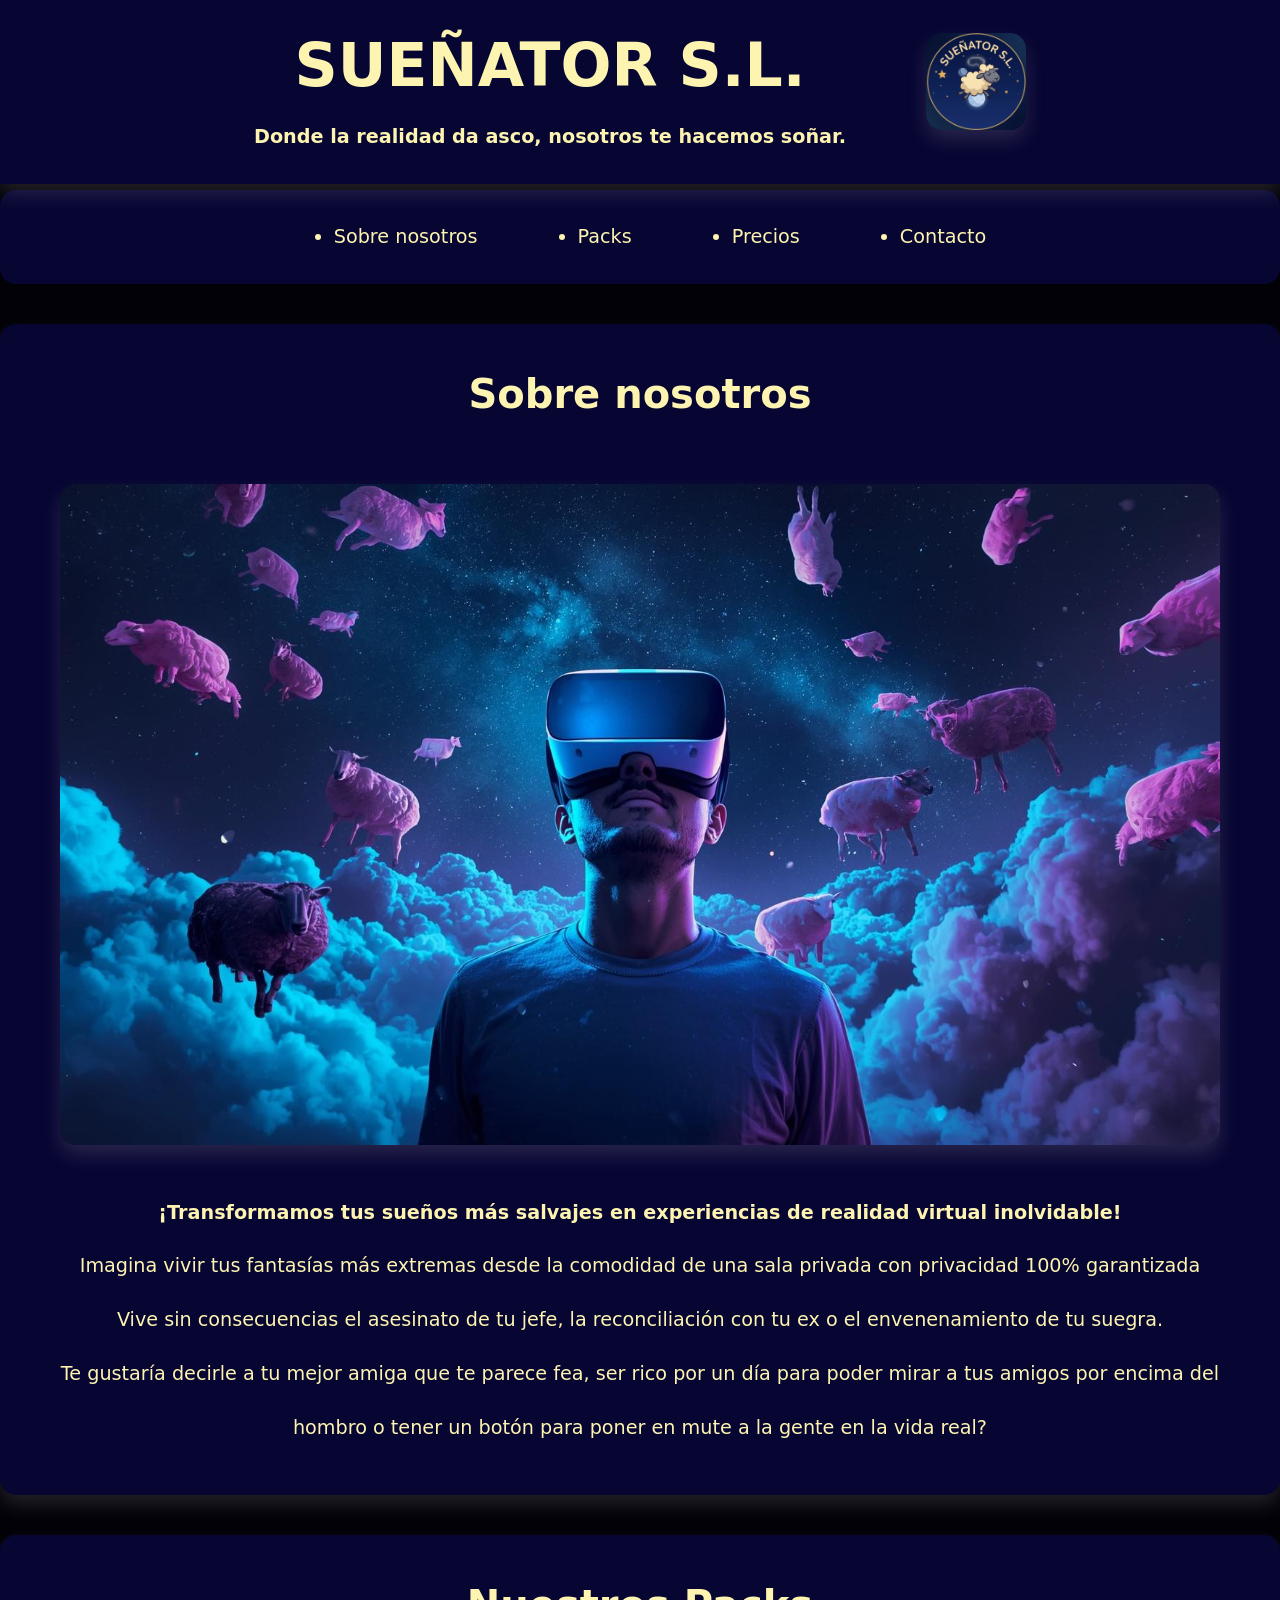
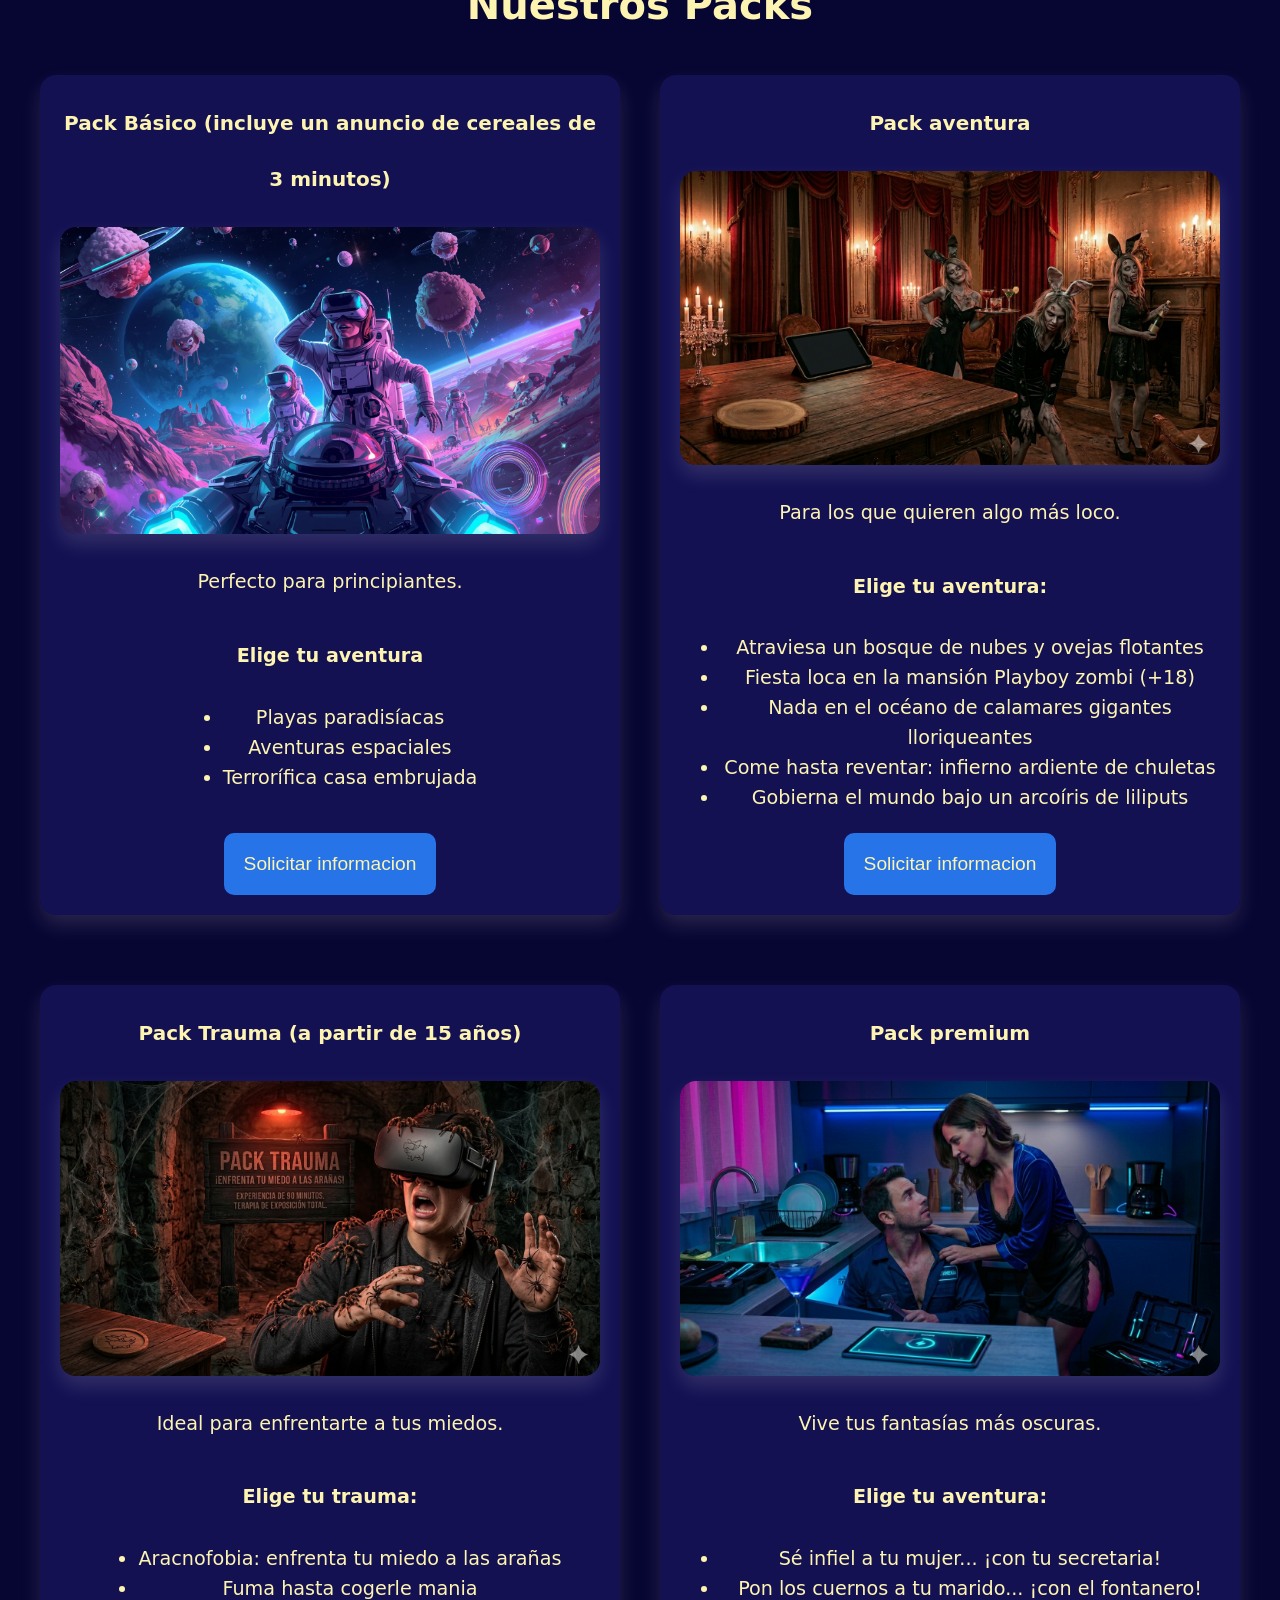
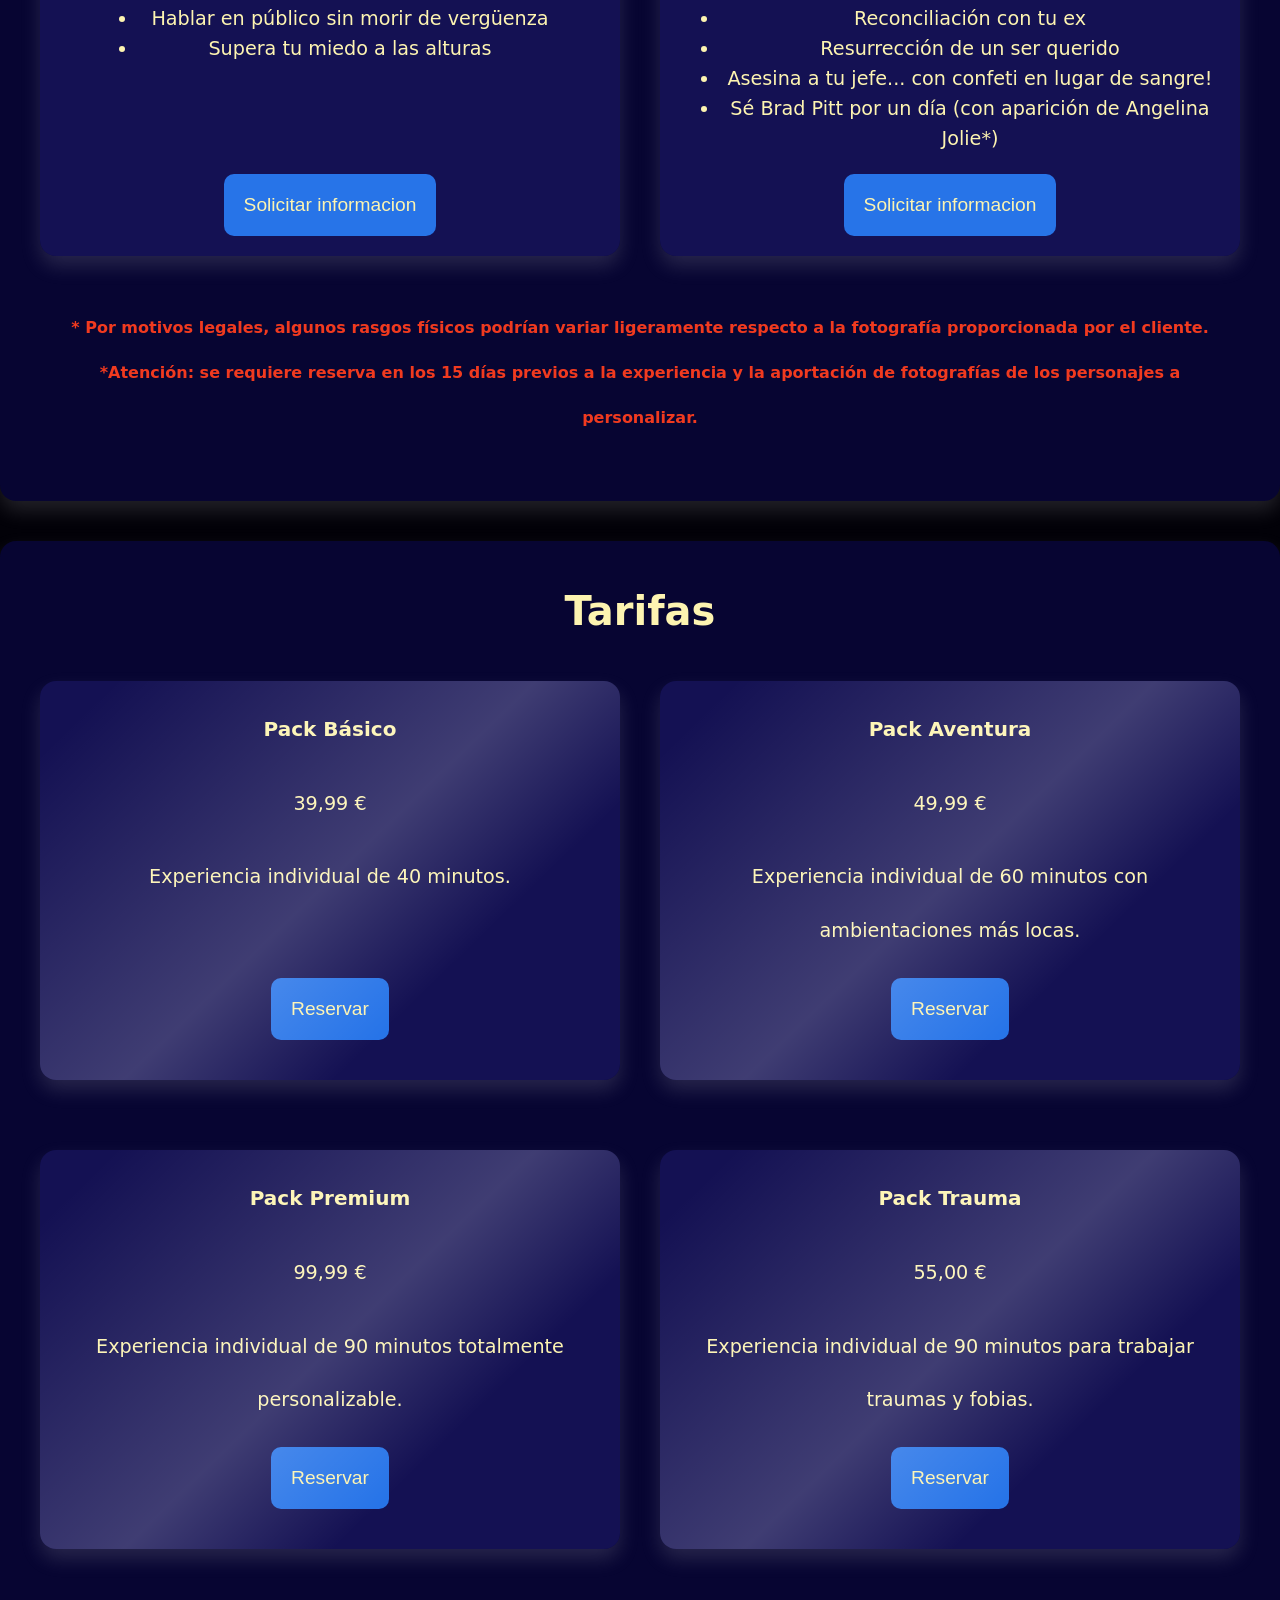
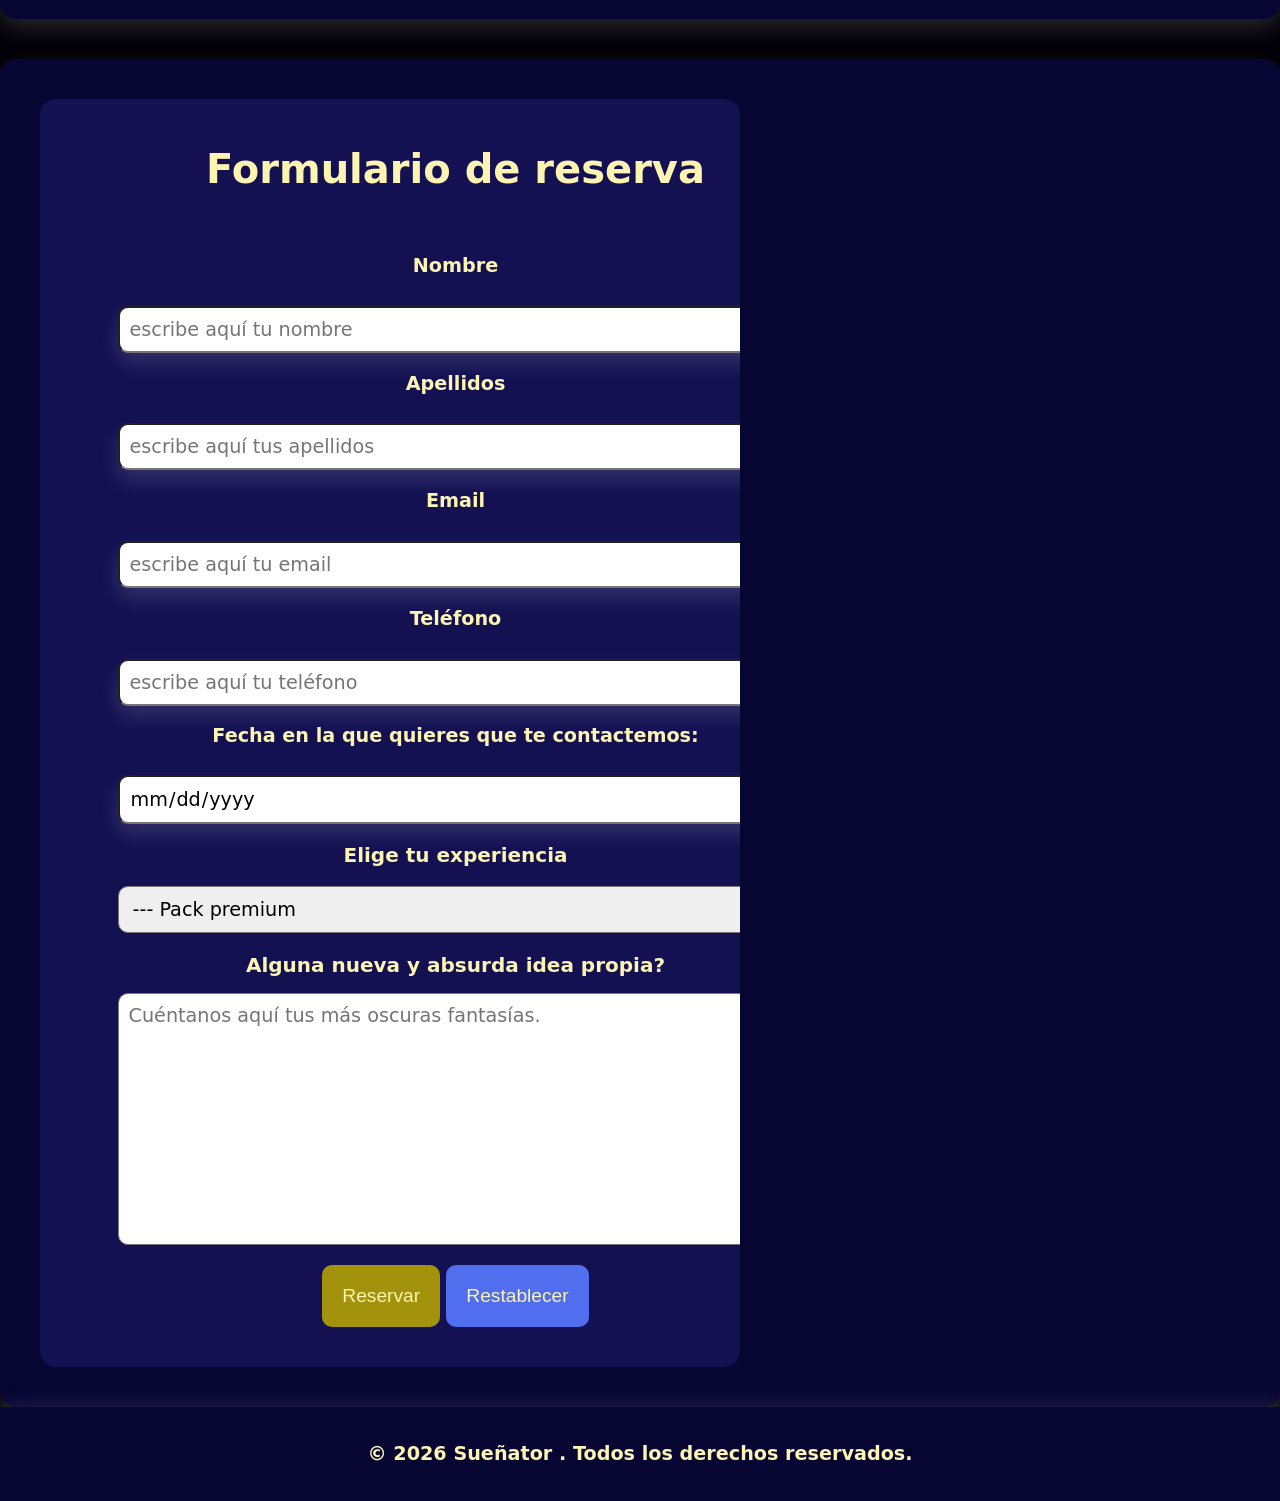
==== index.html @ ebf0ba30 "name of the file changed to index.html" ====
<!doctype html>
<html lang="en">
  <head>
    <meta charset="UTF-8" />
    <meta name="viewport" content="width=device-width, initial-scale=1.0" />

    <title>Sueñator S.L.</title>
    <link rel="stylesheet" href="suenhator.css" />
    <link
      rel="stylesheet"
      href="https://cdnjs.cloudflare.com/ajax/libs/animate.css/4.1.1/animate.min.css"
    />
  </head>
  <body>
    <header>
      <div class="textoHeader">
        <h1 class="titulo animate__animated animate__bounceIn">
          SUEÑATOR S.L.
        </h1>
        <p class="subtitulo">
          <strong>
            Donde la realidad da asco, nosotros te hacemos soñar.
          </strong>
        </p>
      </div>

      <figure class="logo animate__animated animate__fadeIn animate__delay-.9s">
        <img src="logo.png" alt="logo de empresa" width="100" />
      </figure>
    </header>

    <nav class="menuNav">
      <ul>
        <li><a href="#sobreNosotros">Sobre nosotros</a></li>
        <li><a href="#packs">Packs</a></li>
        <li><a href="#precios">Precios</a></li>
        <li><a href="#contacto">Contacto</a></li>
      </ul>
    </nav>

    <section id="sobreNosotros" class="presentacion">
      <h2>Sobre nosotros</h2>
      <figure class="contenedorImg">
        <img
          src="ovejitas2.jpg"
          title="ovejitas volando"
          alt="Es una imagen de ovejas volando en un cielo estrellado"
        />
      </figure>
      <p>
        <strong
          >¡Transformamos tus sueños más salvajes en experiencias de realidad
          virtual inolvidable!
        </strong>
      </p>

      <p></p>
      <p>
        Imagina vivir tus fantasías más extremas desde la comodidad de una sala
        privada con privacidad 100% garantizada
      </p>
      <p>
        Vive <span class="trozo">sin consecuencias</span> el asesinato de tu
        jefe, la reconciliación con tu ex o el envenenamiento de tu suegra.
      </p>
      <p>
        Te gustaría decirle a tu mejor amiga que te parece fea, ser rico por un
        día para poder mirar a tus amigos por encima del hombro o tener un botón
        para poner en mute a la gente en la vida real?
      </p>
    </section>

    <section id="packs" class="nuestrosPacks">
      <h2>Nuestros Packs</h2>
      <div class="packs">
        <article class="card">
          <h3>Pack Básico (incluye un anuncio de cereales de 3 minutos)</h3>
          <figure>
            <img src="pack1.jpg" alt="Pack Básico" />
            <figcaption>Perfecto para principiantes.</figcaption>
          </figure>
          <p><strong>Elige tu aventura</strong></p>
          <ul>
            <li>Playas paradisíacas</li>
            <li>Aventuras espaciales</li>
            <li>Terrorífica casa embrujada</li>
          </ul>
          <button type="button" class="btn btn-info">
            <a href="#contacto">Solicitar informacion</a>
          </button>
        </article>

        <article class="card">
          <h3>Pack aventura</h3>
          <figure>
            <img src="pack2.png" alt="Pack Aventura" />
            <figcaption>Para los que quieren algo más loco.</figcaption>
          </figure>
          <p><strong>Elige tu aventura:</strong></p>
          <ul>
            <li>Atraviesa un bosque de nubes y ovejas flotantes</li>
            <li>Fiesta loca en la mansión Playboy zombi (+18)</li>
            <li>Nada en el océano de calamares gigantes lloriqueantes</li>
            <li>Come hasta reventar: infierno ardiente de chuletas</li>
            <li>Gobierna el mundo bajo un arcoíris de liliputs</li>
          </ul>
          <button type="button" class="btn btn-info">
            <a href="#contacto">Solicitar informacion</a>
          </button>
        </article>

        <article class="card">
          <h3>Pack Trauma (a partir de 15 años)</h3>
          <figure>
            <img src="pack3.png" alt="Pack Trauma" />
            <figcaption>Ideal para enfrentarte a tus miedos.</figcaption>
          </figure>
          <p><strong>Elige tu trauma:</strong></p>
          <ul>
            <li>Aracnofobia: enfrenta tu miedo a las arañas</li>
            <li>Fuma hasta cogerle mania</li>
            <li>Hablar en público sin morir de vergüenza</li>
            <li>Supera tu miedo a las alturas</li>
          </ul>
          <button type="button" class="btn btn-info">
            <a href="#contacto">Solicitar informacion</a>
          </button>
        </article>

        <article class="card">
          <h3>Pack premium</h3>
          <figure>
            <img src="pack4.png" alt="Pack Premium" />
            <figcaption>Vive tus fantasías más oscuras.</figcaption>
          </figure>
          <p><strong>Elige tu aventura:</strong></p>
          <ul>
            <li>Sé infiel a tu mujer... ¡con tu secretaria!</li>
            <li>Pon los cuernos a tu marido... ¡con el fontanero!</li>
            <li>Reconciliación con tu ex</li>
            <li>Resurrección de un ser querido</li>
            <li>Asesina a tu jefe... con confeti en lugar de sangre!</li>
            <li>Sé Brad Pitt por un día (con aparición de Angelina Jolie*)</li>
          </ul>
          <button type="button" class="btn btn-info">
            <a href="#contacto">Solicitar informacion</a>
          </button>
        </article>
      </div>

      <div class="notaLegal">
        <p>
          * Por motivos legales, algunos rasgos físicos podrían variar
          ligeramente respecto a la fotografía proporcionada por el cliente.
        </p>
        <p>
          *Atención: se requiere reserva en los 15 días previos a la experiencia
          y la aportación de fotografías de los personajes a personalizar.
        </p>
      </div>
    </section>
    <p></p>

    <section id="precios">
      <h2>Tarifas</h2>
      <div class="precios">
        <article class="card precio">
          <h3>Pack Básico</h3>
          <p>39,99 €</p>
          <p>Experiencia individual de 40 minutos.</p>

          <button type="button" class="btn btn-comprar">
            <a href="#contacto">Reservar</a>
          </button>
          <div class="shine"></div>
        </article>

        <article class="card precio">
          <h3>Pack Aventura</h3>
          <p>49,99 €</p>
          <p>
            Experiencia individual de 60 minutos con ambientaciones más locas.
          </p>
          <button type="button" class="btn btn-comprar">
            <a href="#contacto">Reservar</a>
          </button>
          <div class="shine"></div>
        </article>

        <article class="card precio">
          <h3>Pack Premium</h3>
          <p>99,99 €</p>
          <p>Experiencia individual de 90 minutos totalmente personalizable.</p>
          <button type="button" class="btn btn-comprar">
            <a href="#contacto">Reservar</a>
          </button>
          <div class="shine"></div>
        </article>

        <article class="card precio">
          <h3>Pack Trauma</h3>
          <p>55,00 €</p>
          <p>
            Experiencia individual de 90 minutos para trabajar traumas y fobias.
          </p>
          <button type="button" class="btn btn-comprar">
            <a href="#contacto">Reservar</a>
          </button>
          <div class="shine"></div>
        </article>
      </div>
    </section>

    <section id="contacto" class="reserva">
      <form class="form">
        <fieldset>
          <h2>Formulario de reserva</h2>
          <label class="label">
            <span>Nombre</span>
            <input required type="text" placeholder="escribe aquí tu nombre" />
          </label>

          <p></p>
          <label class="label">
            <span>Apellidos</span>
            <input
              required
              type="text"
              placeholder="escribe aquí tus apellidos"
            />
          </label>

          <p></p>
          <label class="label">
            <span>Email</span>
            <input required type="email" placeholder="escribe aquí tu email" />
          </label>

          <p></p>
          <label class="label">
            <span>Teléfono </span>
            <input type="tel" placeholder="escribe aquí tu teléfono" />
          </label>

          <p></p>
          <label class="label">
            <span>Fecha en la que quieres que te contactemos:</span>
            <input type="date" />
          </label>
          <p></p>

          <h3>Elige tu experiencia</h3>
          <select name="ambientacion">
            <option disabled selected value="selected">--- Pack basico</option>
            <option value="playa">Playas paradisíacas</option>
            <option value="espacio">Aventuras espaciales</option>
            <option value="terror">Terrorífica casa embrujada</option>
            <option disabled value="selected">--- Pack aventura</option>
            <option value="bosque">
              Atraviesa un bosque de nubes y ovejas flotantes
            </option>
            <option value="mansion">Fiesta en la mansión Playboy zombi</option>
            <option value="oceano">
              Nada en el océano de calamares gigantes lloriqueantes
            </option>
            <option value="infierno">
              Come hasta reventar: infierno ardiente de chuletas
            </option>
            <option value="liliputiense">
              Gobierna el mundo bajo un arcoíris de liliputs
            </option>
            <option disabled value="selected">--- Pack trauma</option>
            <option value="aracnofobia">
              Aracnofobia: enfrenta tu miedo a las arañas
            </option>
            <option value="fumar">Terapia para dejar de fumar</option>
            <option value="escena-publico">
              Hablar en público sin morir de vergüenza
            </option>
            <option value="alturas">Supera tu miedo a las alturas</option>
            <option value="examenes">
              Simula exámenes eternos... y sobrevive
            </option>
            <option disabled selected value="selected">--- Pack premium</option>
            <option value="infiel">
              Sé infiel a tu mujer... ¡con tu secretaria! (cara personalizable*)
            </option>
            <option value="infiel-mujer">
              Pon los cuernos a tu marido... ¡con el fontanero! (cara
              personalizable*)
            </option>
            <option value="reconciliacion">
              Reconciliación con tu ex (fotografía necesaria)
            </option>
            <option value="resurreccion">
              Resurrección de un ser querido (fotografía necesaria)
            </option>
            <option value="punetazo">
              Asesina a tu jefe... con confeti en lugar de sangre! (fotografía
              necesaria*)
            </option>
            <option value="bradpitt">
              Sé Brad Pitt* por un día (con aparición de Angelina Jolie*)
            </option>
          </select>

          <h3>Alguna nueva y absurda idea propia?</h3>
          <textarea
            name="mensaje"
            cols="50"
            rows="10"
            placeholder="Cuéntanos aquí tus más oscuras fantasías."
          ></textarea>
          <p></p>
          <button type="submit" class="btn btn-enviar">Reservar</button>
          <button type="reset" class="btn btn-borrar">Restablecer</button>
        </fieldset>
      </form>
    </section>

    <footer>
      <p>&copy; 2026 Sueñator . Todos los derechos reservados.</p>
    </footer>
  </body>
</html>
---- suenhator.css ----
* {
  box-sizing: border-box;
  margin: 0;
}

:root {
  --bg: #070532;
  --fondo: #020108;
  --gap: 40px;
  --card: #1e1a6a98;
  --text: #fdf4b1;
  --button: #2774e8;
  --header: #f0f3f9;
  --accent: #f03a1f;
  --shadow: 0 12px 12px rgba(244, 247, 255, 0.35);
  --basicShadow: 0 10px 20px rgba(227, 224, 224, 0.144);
  --r: 16px;
  --padd: 20px;
}

body {
  margin: 0 auto;
  font-size: 1.2rem;
  font-family:
    system-ui,
    -apple-system,
    Segoe UI,
    Roboto,
    Arial,
    sans-serif;
  color: var(--text);
  line-height: 2.8;
  background-color: var(--fondo);
  padding-top: 190px;
  text-align: center;
}

header {
  margin: 0 auto;
  padding: 20px;
  background-color: var(--bg);
  color: var(--bg);
  position: fixed;
  display: flex;
  justify-content: center;
  align-items: center;
  gap: 80px;
  min-width: 100%;
  z-index: 1000;
  top: 0;
  left: 0;
  right: 0;
  box-shadow: var(--basicShadow);
}
h1 {
  line-height: 90px;
  font-size: 60px;
}

h2 {
  line-height: 60px;
  font-size: 40px;
  margin-bottom: 40px;
}

h3 {
  color: var(--text);
  font-size: 20px;
}

a {
  color: var(--text);
  text-decoration: none;
}

.logo img {
  overflow: hidden;
  height: auto;
  width: 100px;
  transition: transform 0.2s ease-in-out;
}

.logo img:hover {
  transform: scale(1.1);
  box-shadow: var(--shadow);
}

.textoHeader {
  color: var(--text);
}

.titulo {
}

.subtitulo {
}

.menuNav {
  background-color: var(--bg);
  padding: var(--padd);
  border-radius: var(--r);
  max-width: 100%;
  margin: 0 auto;
}

.menuNav ul {
  display: flex;
  flex-direction: row;
  gap: 100px;
  align-items: center;
  justify-content: center;
}

li {
  color: var(--text);
  transition: transform 0.2s ease-in-out;
}

.menuNav li:hover {
  transform: scale(1.05);
}

.presentacion {
}

.contenedorImg {
  margin: 0;
  padding: var(--padd);
  min-width: 100%;
  overflow: hidden;
}

img {
  width: 100%;
  border-radius: var(--r);
  box-shadow: var(--basicShadow);
}

section {
  margin: 0 auto;
  margin-top: 40px;
  max-width: 1300px;
  padding: 40px;
  background-color: var(--bg);
  border-radius: var(--r);
  color: var(--text);
  box-shadow: var(--basicShadow);
}

.sobreNosotros img {
  min-width: 100%;
}

article {
}

.packs {
  display: grid;
  gap: var(--gap);
  grid-template-columns: repeat(2, 1fr);
}

.precio {
  position: relative;
  overflow: hidden;
}

.card {
  gap: 20px;
  display: flex;
  flex-direction: column;
  align-items: center;
  padding: var(--padd);
  border-radius: var(--r);
  background-color: var(--card);
  color: var(--text);
  box-shadow: var(--basicShadow);
  min-width: 120px;
  transition:
    transform 0.2s ease-in-out,
    box-shadow 0.2s ease-in-out;
  margin-bottom: 30px;
}

.card img {
  max-width: 100%;
  height: auto;
}

.card:hover {
  box-shadow: var(--shadow);
  transform: scale(1.02);
  box-shadow: var(--shadow);
}

.card ul {
  line-height: 30px;
}

.notaLegal {
  padding: var(--padd);
  color: var(--accent);
  border-radius: var(--r);
  font-weight: bold;
  font-size: smaller;
}

.precios {
  display: grid;
  gap: var(--gap);
  grid-template-columns: repeat(auto-fit, minmax(400px, 1fr));
}

.shine {
  position: absolute;
  inset: -40% -60%;
  background: linear-gradient(
    120deg,
    transparent 30%,
    rgba(255, 255, 255, 0.183) 50%,
    transparent 60%
  );

  transform: rotate(16deg);
  pointer-events: none;

  animation: linealoca 3s ease-in-out infinite;
}

.btn {
  border: none;
  border-radius: 10px;
  padding: 20px;
  background-color: var(--button);
  color: inherit;
  transition: transform 0.2s ease-in-out;
  font-size: inherit;
  margin-top: auto;
}

.btn:hover {
  background-color: #53a1ef;
  transform: scale(1.05);
  box-shadow: var(--basicShadow);
}

.btn:focus {
  background-color: #44a7f3;
}

.btn-comprar {
  margin-bottom: 20px;
}

.reserva {
  justify-items: center;
}

.contacto {
}

.form {
  max-width: 700px;
  background-color: var(--card);
  color: var(--text);
  padding: var(--padd);
  border-radius: var(--r);
  color: var(--bg);
  overflow: hidden;
  transition: transform 0.2s ease-in-out;
}

.label span {
  display: block;
  margin-bottom: 10px;
  font-weight: bold;
}

.form:hover {
  transform: scale(1.02);
  box-shadow: var(--shadow);
}

fieldset {
  border-radius: var(--r);
  padding: var(--padd);
  margin: 0;
  border: none;
}

select {
  border-radius: 10px;
  padding: 10px;
  font-family: inherit;
  font-size: inherit;
  transition: transform 0.2s ease-in-out;
  max-width: 90%;
}

select:hover {
  transform: scale(1.05);
}

input {
  border-radius: 10px;
  padding: 10px;
  font-family: inherit;
  font-size: inherit;
  width: 90%;
  transition: transform 0.2s ease-in-out;
  box-shadow: var(--basicShadow);
}

input:hover {
  transform: scale(1.05);
}

legend {
  font-size: larger;
  font-weight: bold;
  color: var(--text);
}

label {
  color: var(--text);
}

.form h2 {
  color: var(--text);
}

textarea {
  border-radius: 10px;
  padding: 10px;
  width: 90%;
  font-family: inherit;
  font-size: inherit;
  transition: transform 0.2s ease-in-out;
}

textarea:hover {
  transform: scale(1.05);
}

.btn-enviar {
  background-color: rgb(163, 146, 12);
  color: var(--text);
}

.btn-borrar {
  background-color: rgb(81, 110, 239);

  color: var(--text);
}

.btn-enviar:hover {
  background-color: rgb(223, 198, 8);
  transform: scale(1.05);
}

.btn-borrar:hover {
  background-color: rgb(129, 151, 247);
}

footer {
  color: var(--text);
  background-color: var(--bg);
  padding: var(--padd);
  font-weight: 700;
  box-shadow: 10px 10px 20px 10px rgba(227, 224, 224, 0.144);
}
@media (max-width: 768px) {
  header {
    padding: 10px 15px 10px 15px;
    gap: 5px;
    position: static;
    margin-top: 0;
    position: fixed;
  }

  header h1 {
    line-height: 2.2rem;
    font-size: 2rem;
  }

  header p {
    line-height: 0.8rem;
    font-size: 1rem;
  }

  body {
    padding-top: 150px;
  }

  .logo {
    width: 110px;
    position: fixed;
    bottom: 20px;
    right: 20px;
  }

  .menuNav {
    padding-top: 0px;
    margin-bottom: 0px;
  }

  section {
    max-width: 100%;
    padding: 15px;
  }

  button {
    padding: 20px 16px;
    margin-right: 0;
  }
}

@keyframes linealoca {
  0% {
    transform: translateX(-40%) rotate(12deg);
    opacity: 0;
  }
  30% {
    opacity: 1;
  }
  60% {
    opacity: 1;
  }
  100% {
    transform: translateX(40%) rotate(12deg);
    opacity: 0;
  }
}
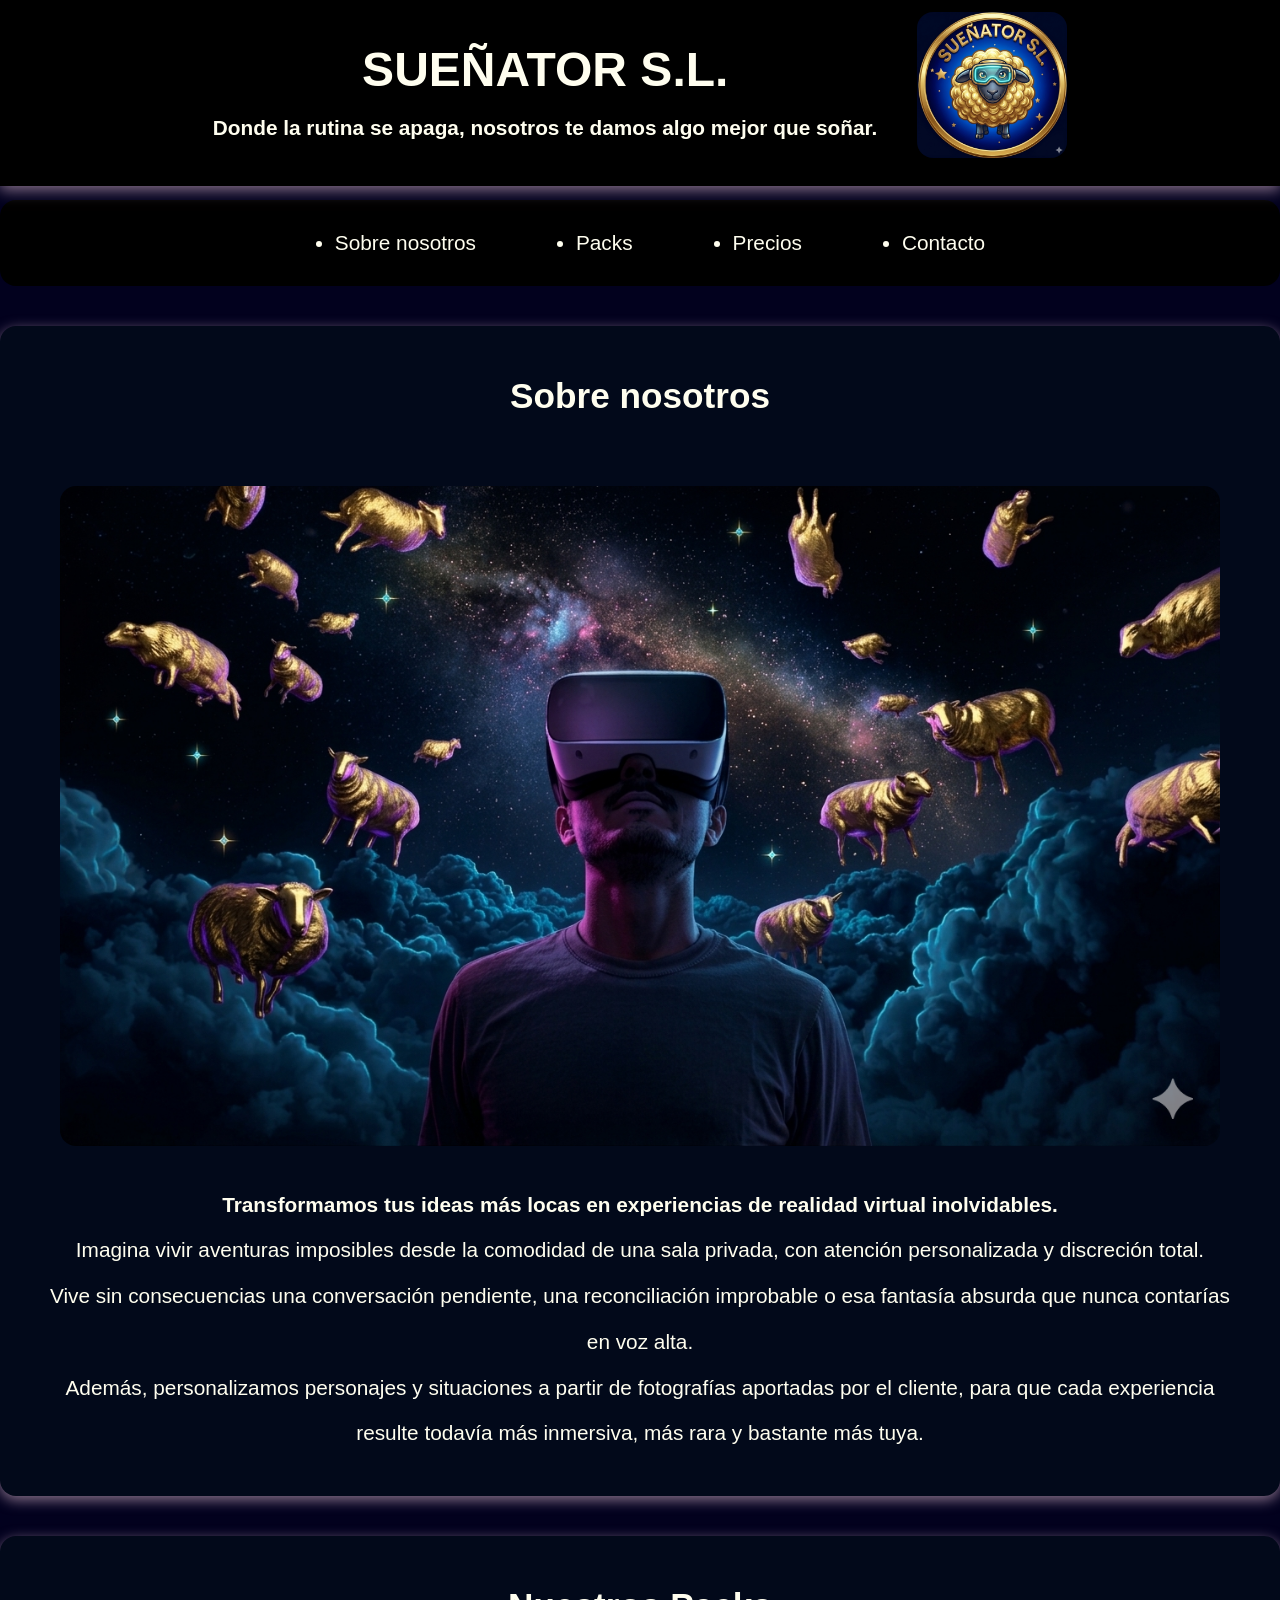
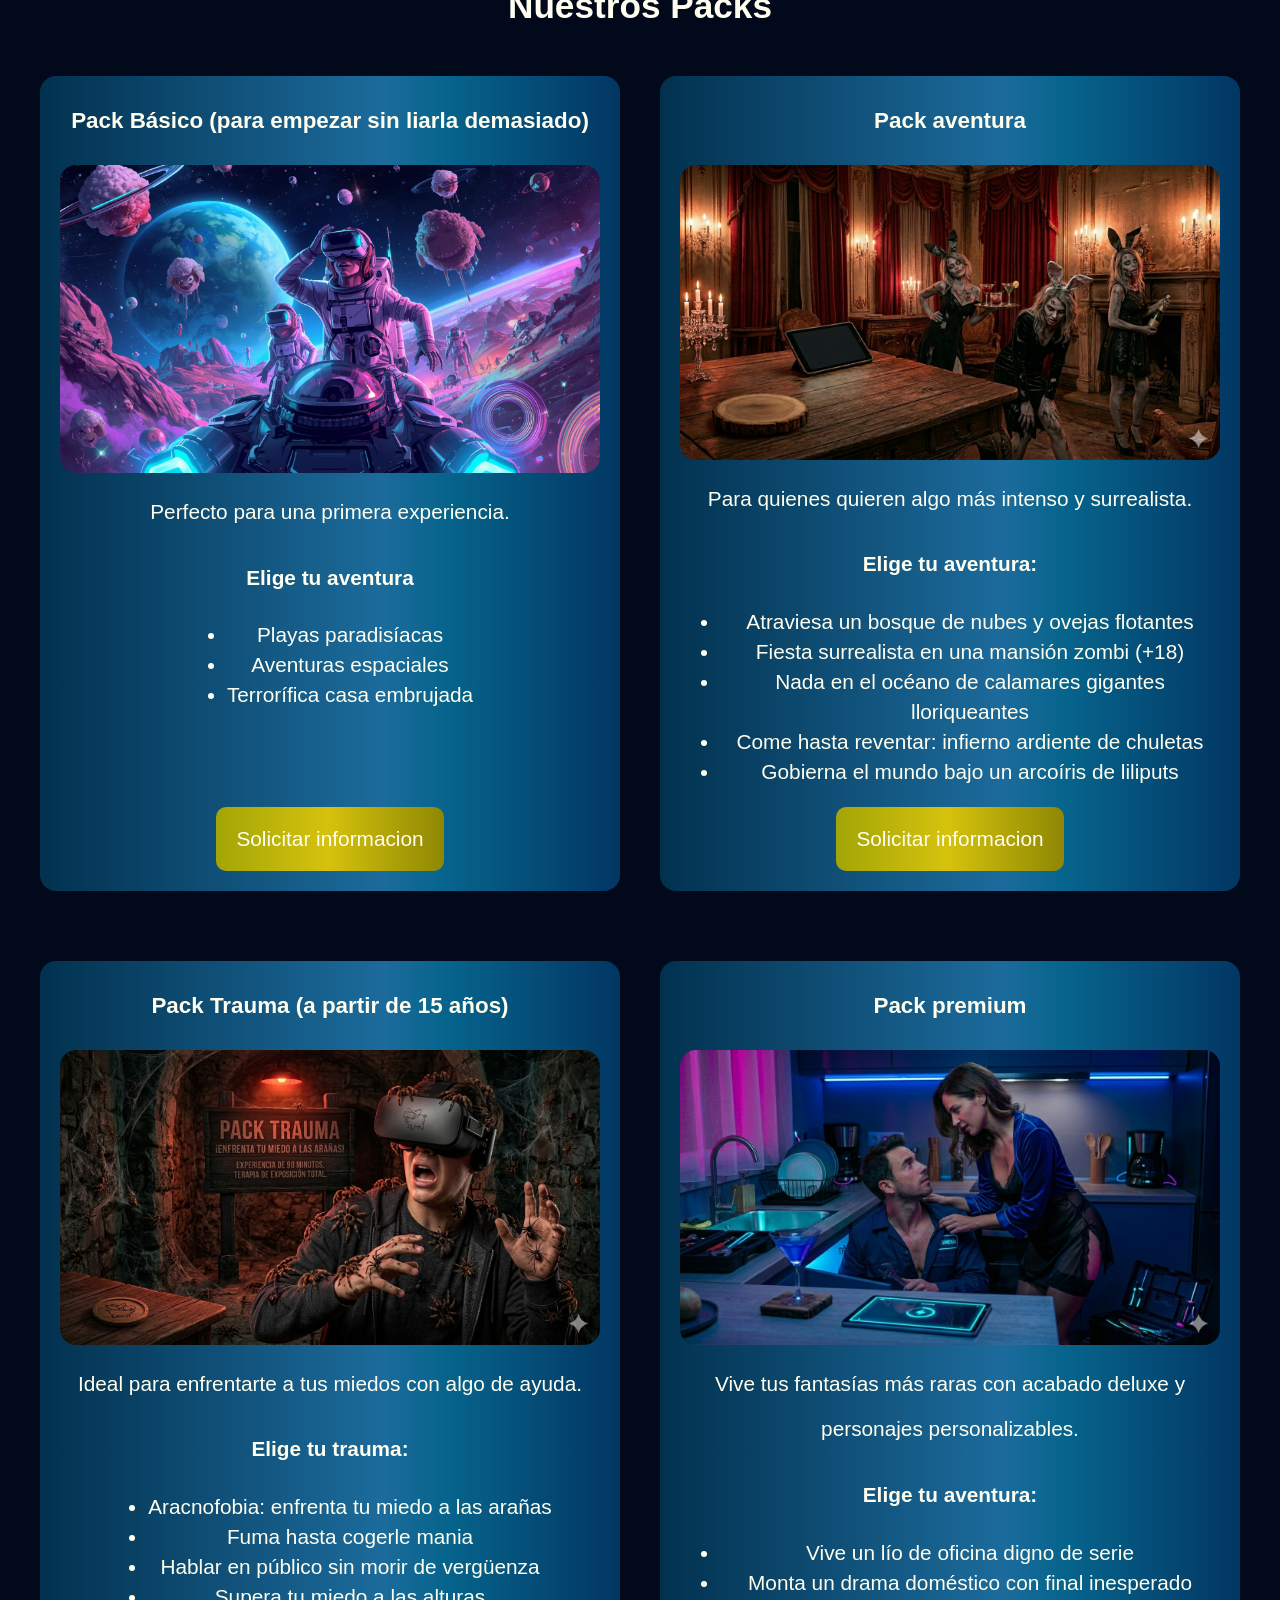
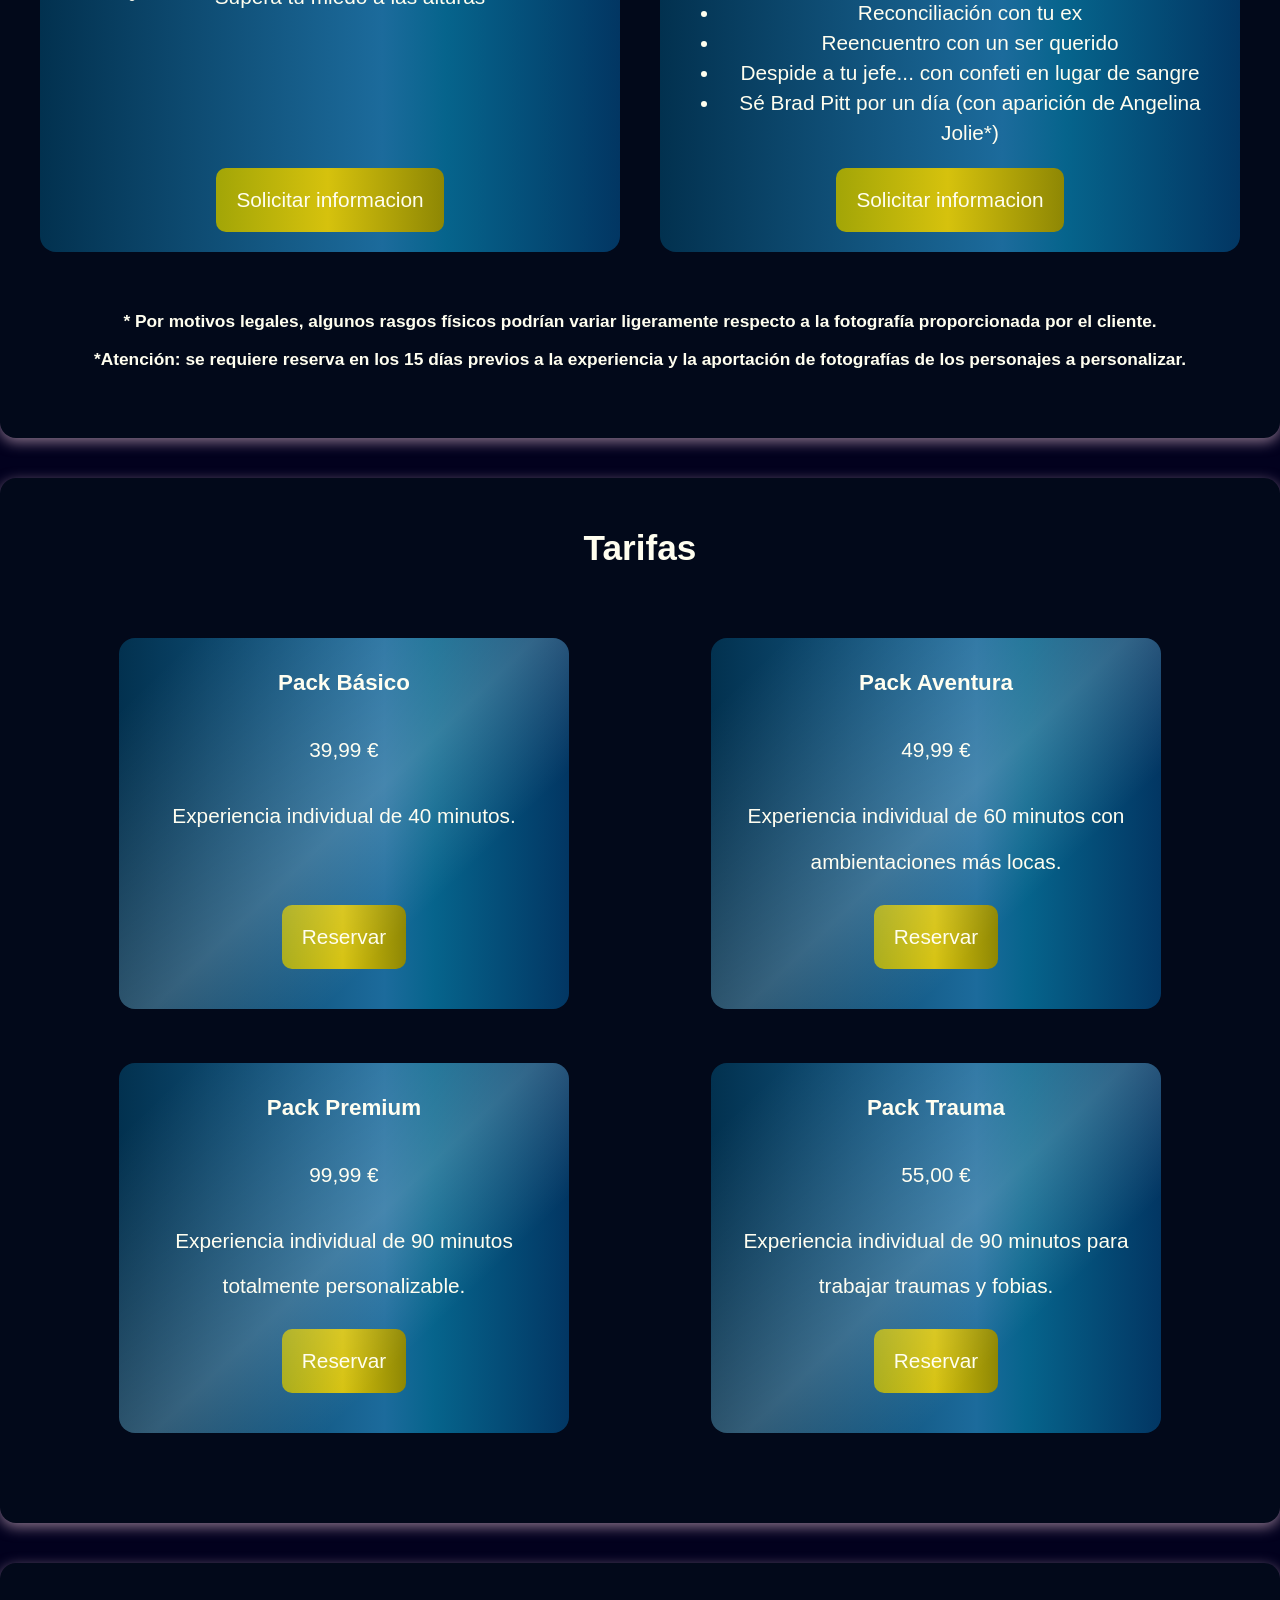
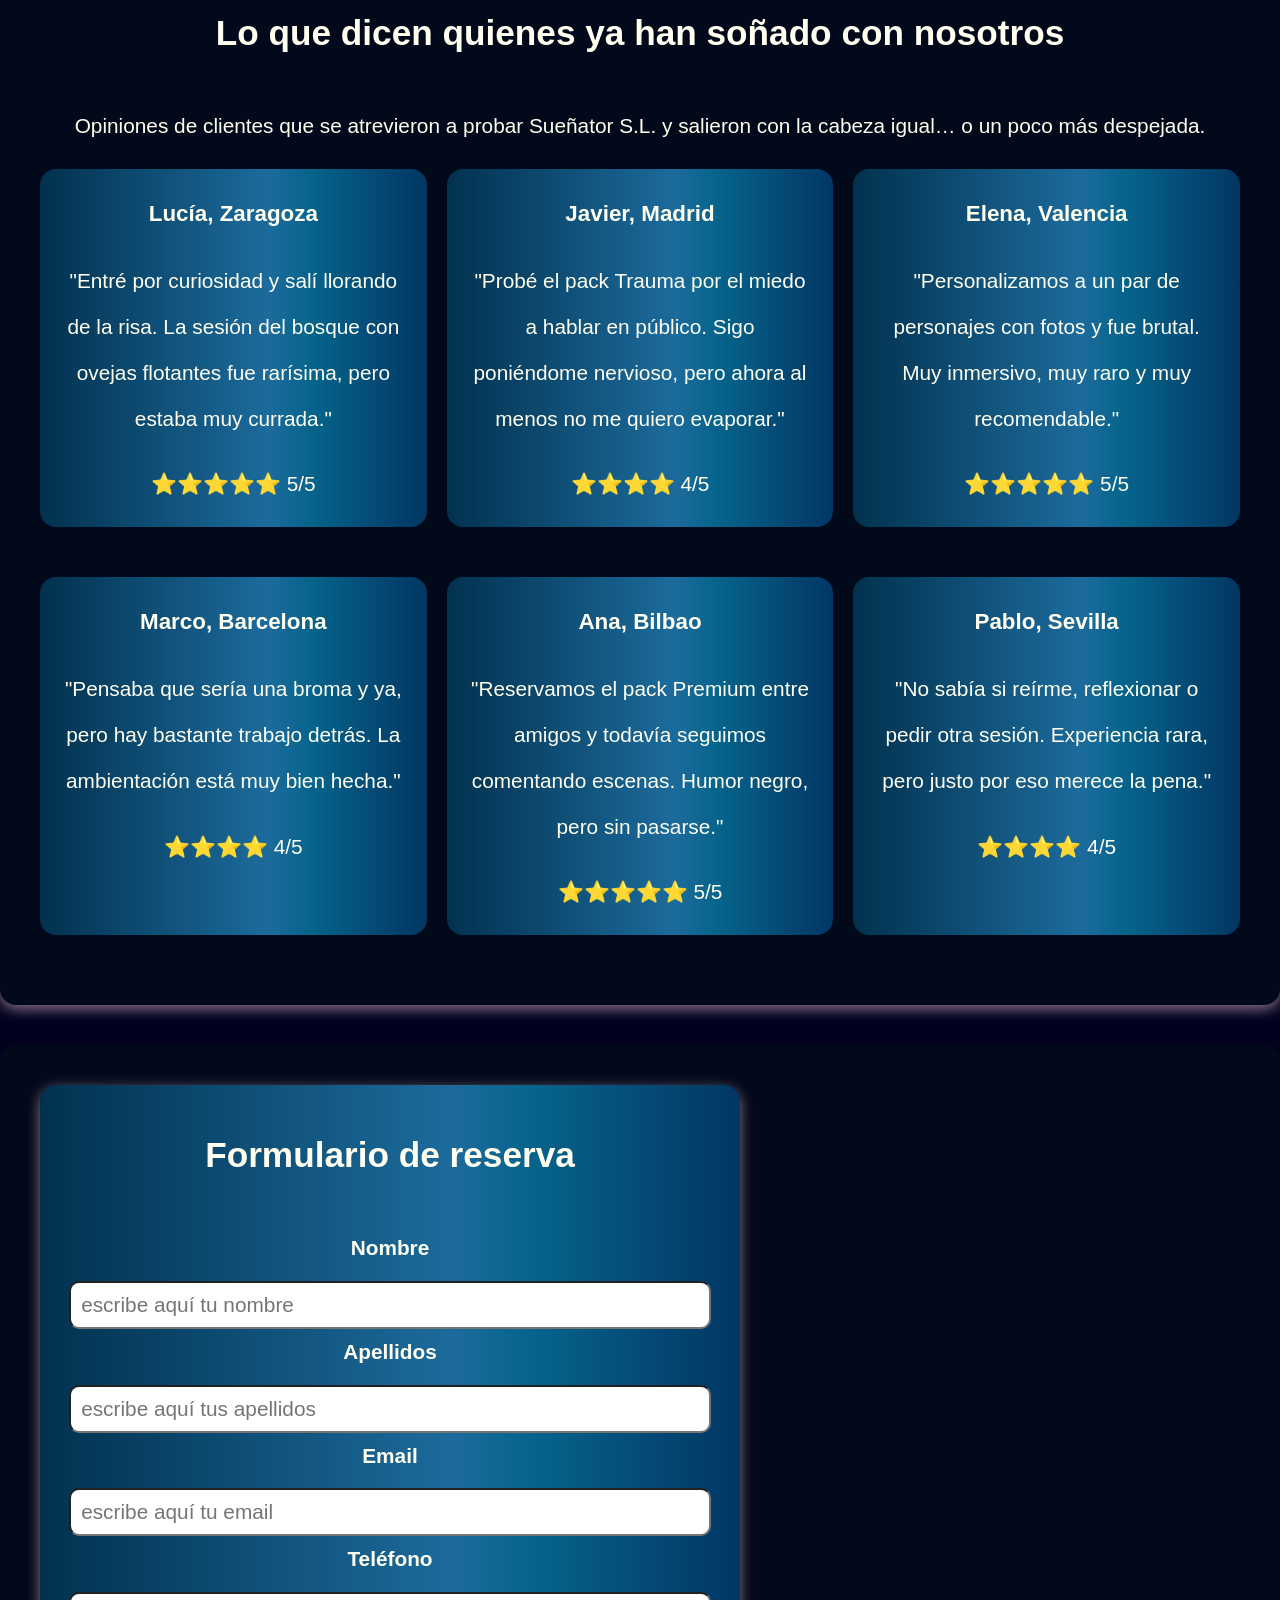
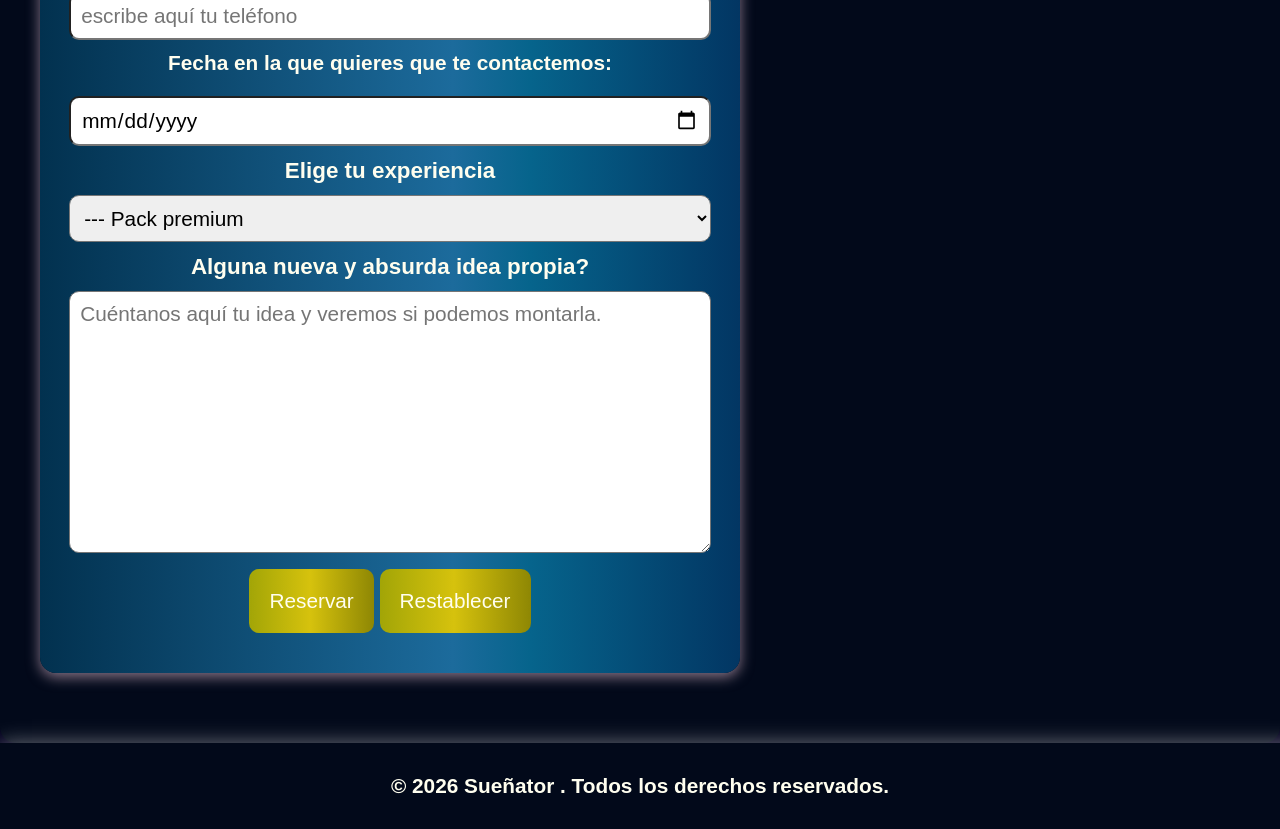
==== commit 1971ca69: "css updated New blue/gold palette, gradients and softer shadows. Logo img modified Background img de" ====
--- a/index.html
+++ b/index.html
@@ -19,7 +19,7 @@
         </h1>
         <p class="subtitulo">
           <strong>
-            Donde la realidad da asco, nosotros te hacemos soñar.
+            Donde la rutina se apaga, nosotros te damos algo mejor que soñar.
           </strong>
         </p>
       </div>
@@ -42,31 +42,32 @@
       <h2>Sobre nosotros</h2>
       <figure class="contenedorImg">
         <img
-          src="ovejitas2.jpg"
+          src="ovejitas2.png"
           title="ovejitas volando"
           alt="Es una imagen de ovejas volando en un cielo estrellado"
         />
       </figure>
       <p>
         <strong
-          >¡Transformamos tus sueños más salvajes en experiencias de realidad
-          virtual inolvidable!
+          >Transformamos tus ideas más locas en experiencias de realidad virtual
+          inolvidables.
         </strong>
       </p>
 
       <p></p>
       <p>
-        Imagina vivir tus fantasías más extremas desde la comodidad de una sala
-        privada con privacidad 100% garantizada
+        Imagina vivir aventuras imposibles desde la comodidad de una sala
+        privada, con atención personalizada y discreción total.
       </p>
       <p>
-        Vive <span class="trozo">sin consecuencias</span> el asesinato de tu
-        jefe, la reconciliación con tu ex o el envenenamiento de tu suegra.
+        Vive <span class="trozo">sin consecuencias</span> una conversación
+        pendiente, una reconciliación improbable o esa fantasía absurda que
+        nunca contarías en voz alta.
       </p>
       <p>
-        Te gustaría decirle a tu mejor amiga que te parece fea, ser rico por un
-        día para poder mirar a tus amigos por encima del hombro o tener un botón
-        para poner en mute a la gente en la vida real?
+        Además, personalizamos personajes y situaciones a partir de fotografías
+        aportadas por el cliente, para que cada experiencia resulte todavía más
+        inmersiva, más rara y bastante más tuya.
       </p>
     </section>
 
@@ -74,10 +75,10 @@
       <h2>Nuestros Packs</h2>
       <div class="packs">
         <article class="card">
-          <h3>Pack Básico (incluye un anuncio de cereales de 3 minutos)</h3>
+          <h3>Pack Básico (para empezar sin liarla demasiado)</h3>
           <figure>
             <img src="pack1.jpg" alt="Pack Básico" />
-            <figcaption>Perfecto para principiantes.</figcaption>
+            <figcaption>Perfecto para una primera experiencia.</figcaption>
           </figure>
           <p><strong>Elige tu aventura</strong></p>
           <ul>
@@ -94,12 +95,14 @@
           <h3>Pack aventura</h3>
           <figure>
             <img src="pack2.png" alt="Pack Aventura" />
-            <figcaption>Para los que quieren algo más loco.</figcaption>
+            <figcaption>
+              Para quienes quieren algo más intenso y surrealista.
+            </figcaption>
           </figure>
           <p><strong>Elige tu aventura:</strong></p>
           <ul>
             <li>Atraviesa un bosque de nubes y ovejas flotantes</li>
-            <li>Fiesta loca en la mansión Playboy zombi (+18)</li>
+            <li>Fiesta surrealista en una mansión zombi (+18)</li>
             <li>Nada en el océano de calamares gigantes lloriqueantes</li>
             <li>Come hasta reventar: infierno ardiente de chuletas</li>
             <li>Gobierna el mundo bajo un arcoíris de liliputs</li>
@@ -113,7 +116,9 @@
           <h3>Pack Trauma (a partir de 15 años)</h3>
           <figure>
             <img src="pack3.png" alt="Pack Trauma" />
-            <figcaption>Ideal para enfrentarte a tus miedos.</figcaption>
+            <figcaption>
+              Ideal para enfrentarte a tus miedos con algo de ayuda.
+            </figcaption>
           </figure>
           <p><strong>Elige tu trauma:</strong></p>
           <ul>
@@ -131,15 +136,18 @@
           <h3>Pack premium</h3>
           <figure>
             <img src="pack4.png" alt="Pack Premium" />
-            <figcaption>Vive tus fantasías más oscuras.</figcaption>
+            <figcaption>
+              Vive tus fantasías más raras con acabado deluxe y personajes
+              personalizables.
+            </figcaption>
           </figure>
           <p><strong>Elige tu aventura:</strong></p>
           <ul>
-            <li>Sé infiel a tu mujer... ¡con tu secretaria!</li>
-            <li>Pon los cuernos a tu marido... ¡con el fontanero!</li>
+            <li>Vive un lío de oficina digno de serie</li>
+            <li>Monta un drama doméstico con final inesperado</li>
             <li>Reconciliación con tu ex</li>
-            <li>Resurrección de un ser querido</li>
-            <li>Asesina a tu jefe... con confeti en lugar de sangre!</li>
+            <li>Reencuentro con un ser querido</li>
+            <li>Despide a tu jefe... con confeti en lugar de sangre</li>
             <li>Sé Brad Pitt por un día (con aparición de Angelina Jolie*)</li>
           </ul>
           <button type="button" class="btn btn-info">
@@ -211,8 +219,72 @@
       </div>
     </section>
 
+    <section id="opiniones" class="section opiniones">
+      <h2>Lo que dicen quienes ya han soñado con nosotros</h2>
+      <p class="muted">
+        Opiniones de clientes que se atrevieron a probar Sueñator S.L. y
+        salieron con la cabeza igual… o un poco más despejada.
+      </p>
+
+      <div class="grid opiniones-grid">
+        <article class="card opinion-card">
+          <h3>Lucía, Zaragoza</h3>
+          <p>
+            "Entré por curiosidad y salí llorando de la risa. La sesión del
+            bosque con ovejas flotantes fue rarísima, pero estaba muy currada."
+          </p>
+          <p class="estrellas">⭐⭐⭐⭐⭐ <span>5/5</span></p>
+        </article>
+
+        <article class="card opinion-card">
+          <h3>Javier, Madrid</h3>
+          <p>
+            "Probé el pack Trauma por el miedo a hablar en público. Sigo
+            poniéndome nervioso, pero ahora al menos no me quiero evaporar."
+          </p>
+          <p class="estrellas">⭐⭐⭐⭐ <span>4/5</span></p>
+        </article>
+
+        <article class="card opinion-card">
+          <h3>Elena, Valencia</h3>
+          <p>
+            "Personalizamos a un par de personajes con fotos y fue brutal. Muy
+            inmersivo, muy raro y muy recomendable."
+          </p>
+          <p class="estrellas">⭐⭐⭐⭐⭐ <span>5/5</span></p>
+        </article>
+
+        <article class="card opinion-card">
+          <h3>Marco, Barcelona</h3>
+          <p>
+            "Pensaba que sería una broma y ya, pero hay bastante trabajo detrás.
+            La ambientación está muy bien hecha."
+          </p>
+          <p class="estrellas">⭐⭐⭐⭐ <span>4/5</span></p>
+        </article>
+
+        <article class="card opinion-card">
+          <h3>Ana, Bilbao</h3>
+          <p>
+            "Reservamos el pack Premium entre amigos y todavía seguimos
+            comentando escenas. Humor negro, pero sin pasarse."
+          </p>
+          <p class="estrellas">⭐⭐⭐⭐⭐ <span>5/5</span></p>
+        </article>
+
+        <article class="card opinion-card">
+          <h3>Pablo, Sevilla</h3>
+          <p>
+            "No sabía si reírme, reflexionar o pedir otra sesión. Experiencia
+            rara, pero justo por eso merece la pena."
+          </p>
+          <p class="estrellas">⭐⭐⭐⭐ <span>4/5</span></p>
+        </article>
+      </div>
+    </section>
+
     <section id="contacto" class="reserva">
-      <form class="form">
+      <form class="form card">
         <fieldset>
           <h2>Formulario de reserva</h2>
           <label class="label">
@@ -283,20 +355,20 @@
             </option>
             <option disabled selected value="selected">--- Pack premium</option>
             <option value="infiel">
-              Sé infiel a tu mujer... ¡con tu secretaria! (cara personalizable*)
+              Vive un lío de oficina digno de serie (cara personalizable*)
             </option>
             <option value="infiel-mujer">
-              Pon los cuernos a tu marido... ¡con el fontanero! (cara
+              Monta un drama doméstico con final inesperado (cara
               personalizable*)
             </option>
             <option value="reconciliacion">
               Reconciliación con tu ex (fotografía necesaria)
             </option>
             <option value="resurreccion">
-              Resurrección de un ser querido (fotografía necesaria)
+              Reencuentro con un ser querido (fotografía necesaria)
             </option>
             <option value="punetazo">
-              Asesina a tu jefe... con confeti en lugar de sangre! (fotografía
+              Despide a tu jefe... con confeti en lugar de sangre (fotografía
               necesaria*)
             </option>
             <option value="bradpitt">
@@ -309,7 +381,7 @@
             name="mensaje"
             cols="50"
             rows="10"
-            placeholder="Cuéntanos aquí tus más oscuras fantasías."
+            placeholder="Cuéntanos aquí tu idea y veremos si podemos montarla."
           ></textarea>
           <p></p>
           <button type="submit" class="btn btn-enviar">Reservar</button>
@@ -319,7 +391,7 @@
     </section>
 
     <footer>
-      <p>&copy; 2026 Sueñator . Todos los derechos reservados.</p>
+      <p>&copy 2026 Sueñator . Todos los derechos reservados.</p>
     </footer>
   </body>
 </html>
--- a/suenhator.css
+++ b/suenhator.css
@@ -1,50 +1,62 @@
 * {
   box-sizing: border-box;
   margin: 0;
+  scroll-behavior: smooth;
 }
 
 :root {
-  --bg: #070532;
-  --fondo: #020108;
+  --bg: #02091a;
+  --fondo: #02011e;
   --gap: 40px;
-  --card: #1e1a6a98;
-  --text: #fdf4b1;
-  --button: #2774e8;
-  --header: #f0f3f9;
-  --accent: #f03a1f;
-  --shadow: 0 12px 12px rgba(244, 247, 255, 0.35);
-  --basicShadow: 0 10px 20px rgba(227, 224, 224, 0.144);
+  --card: rgb(2, 40, 97);
+  --text: #fffeef;
+  --button: #1ed69f;
+  --header: #000000;
+  --shadow: 0 8px 22px rgba(246, 229, 239, 0.521);
+  --basicShadow: 0 4px 14px rgba(252, 211, 230, 0.537);
   --r: 16px;
   --padd: 20px;
+  --turquesa: #1dd4d4;
+  --verde-brillante: #00d68f;
+  --coral: #ff8f5a;
+  --dorado: #ffd166;
+  --gradient: linear-gradient(
+    90deg,
+    rgba(3, 72, 89, 1) 0%,
+    rgba(2, 49, 79, 1) 0%,
+    rgba(28, 107, 156, 1) 59%,
+    rgba(6, 100, 140, 1) 70%,
+    rgba(2, 54, 99, 1) 100%
+  );
+  --gradient-gold: linear-gradient(
+    90deg,
+    rgb(162, 165, 7) 0%,
+    rgba(214, 194, 13, 1) 49%,
+    rgb(142, 135, 4) 100%
+  );
 }
 
 body {
   margin: 0 auto;
-  font-size: 1.2rem;
-  font-family:
-    system-ui,
-    -apple-system,
-    Segoe UI,
-    Roboto,
-    Arial,
-    sans-serif;
-  color: var(--text);
-  line-height: 2.8;
+  font-size: 1.3rem;
+  font-family: "Trebuchet MS", "Segoe UI", Tahoma, sans-serif;
+  color: var(--text);
+  line-height: 2.2;
   background-color: var(--fondo);
-  padding-top: 190px;
+  padding-top: 200px;
   text-align: center;
 }
 
 header {
   margin: 0 auto;
-  padding: 20px;
-  background-color: var(--bg);
+  padding: 12px 20px;
+  background-color: var(--header);
   color: var(--bg);
   position: fixed;
   display: flex;
   justify-content: center;
   align-items: center;
-  gap: 80px;
+  gap: 40px;
   min-width: 100%;
   z-index: 1000;
   top: 0;
@@ -52,20 +64,21 @@
   right: 0;
   box-shadow: var(--basicShadow);
 }
+
 h1 {
-  line-height: 90px;
-  font-size: 60px;
+  line-height: 70px;
+  font-size: 3rem;
 }
 
 h2 {
   line-height: 60px;
-  font-size: 40px;
+  font-size: 2.2rem;
   margin-bottom: 40px;
 }
 
 h3 {
   color: var(--text);
-  font-size: 20px;
+  font-size: 1.4rem;
 }
 
 a {
@@ -76,7 +89,7 @@
 .logo img {
   overflow: hidden;
   height: auto;
-  width: 100px;
+  width: 150px;
   transition: transform 0.2s ease-in-out;
 }
 
@@ -89,14 +102,8 @@
   color: var(--text);
 }
 
-.titulo {
-}
-
-.subtitulo {
-}
-
 .menuNav {
-  background-color: var(--bg);
+  background-color: var(--header);
   padding: var(--padd);
   border-radius: var(--r);
   max-width: 100%;
@@ -117,10 +124,7 @@
 }
 
 .menuNav li:hover {
-  transform: scale(1.05);
-}
-
-.presentacion {
+  transform: scale(1.1);
 }
 
 .contenedorImg {
@@ -133,7 +137,6 @@
 img {
   width: 100%;
   border-radius: var(--r);
-  box-shadow: var(--basicShadow);
 }
 
 section {
@@ -151,18 +154,25 @@
   min-width: 100%;
 }
 
-article {
-}
-
 .packs {
   display: grid;
   gap: var(--gap);
   grid-template-columns: repeat(2, 1fr);
 }
 
+.precios {
+  padding: var(--padd);
+  display: grid;
+  gap: 24px;
+  grid-template-columns: repeat(2, 1fr);
+  justify-items: center;
+}
+
 .precio {
   position: relative;
   overflow: hidden;
+  width: 100%;
+  max-width: 450px;
 }
 
 .card {
@@ -172,9 +182,8 @@
   align-items: center;
   padding: var(--padd);
   border-radius: var(--r);
-  background-color: var(--card);
-  color: var(--text);
-  box-shadow: var(--basicShadow);
+  background: var(--gradient);
+  color: var(--text);
   min-width: 120px;
   transition:
     transform 0.2s ease-in-out,
@@ -190,7 +199,6 @@
 .card:hover {
   box-shadow: var(--shadow);
   transform: scale(1.02);
-  box-shadow: var(--shadow);
 }
 
 .card ul {
@@ -205,10 +213,18 @@
   font-size: smaller;
 }
 
-.precios {
+.opiniones-grid {
   display: grid;
-  gap: var(--gap);
-  grid-template-columns: repeat(auto-fit, minmax(400px, 1fr));
+  grid-template-columns: repeat(3, 1fr);
+  gap: 20px;
+  margin-top: 20px;
+}
+
+.opinion-card {
+  background: var(--gradient);
+  color: var(--text);
+  border-radius: var(--r);
+  padding: 20px;
 }
 
 .shine {
@@ -220,10 +236,8 @@
     rgba(255, 255, 255, 0.183) 50%,
     transparent 60%
   );
-
   transform: rotate(16deg);
   pointer-events: none;
-
   animation: linealoca 3s ease-in-out infinite;
 }
 
@@ -231,43 +245,73 @@
   border: none;
   border-radius: 10px;
   padding: 20px;
-  background-color: var(--button);
-  color: inherit;
-  transition: transform 0.2s ease-in-out;
+  background: var(--gradient-gold);
+  transition:
+    transform 0.2s ease-in-out,
+    box-shadow 0.2s ease-in-out,
+    border-color 0.2s ease-in-out,
+    background-color 0.2s ease-in-out;
   font-size: inherit;
   margin-top: auto;
 }
 
 .btn:hover {
+  background-color: var(--turquesa);
+  transform: scale(1.05);
+  box-shadow: 0 10px 24px rgba(29, 212, 212, 0.35);
+}
+
+.btn-comprar {
+  margin-bottom: 20px;
+  background-color: var(--verde-brillante);
+  color: var(--text);
+}
+
+.btn-comprar:hover {
+  background-color: #00e09a;
+  box-shadow: 0 12px 26px rgba(0, 214, 143, 0.4);
+}
+
+.btn-enviar {
+  background-color: var(--turquesa);
+  color: var(--text);
+}
+
+.btn-enviar:hover {
+  background-color: #5bf0f0;
+  box-shadow: 0 12px 26px rgba(91, 240, 240, 0.4);
+}
+
+.btn-borrar {
+  background-color: var(--button);
+  color: var(--text);
+}
+
+.btn-borrar:hover {
   background-color: #53a1ef;
-  transform: scale(1.05);
-  box-shadow: var(--basicShadow);
+  box-shadow: 0 12px 26px rgba(83, 161, 239, 0.4);
 }
 
 .btn:focus {
   background-color: #44a7f3;
-}
-
-.btn-comprar {
-  margin-bottom: 20px;
+  outline: none;
 }
 
 .reserva {
   justify-items: center;
-}
-
-.contacto {
+  box-shadow: none;
 }
 
 .form {
   max-width: 700px;
-  background-color: var(--card);
+  background: var(--gradient);
   color: var(--text);
   padding: var(--padd);
   border-radius: var(--r);
   color: var(--bg);
   overflow: hidden;
   transition: transform 0.2s ease-in-out;
+  box-shadow: var(--basicShadow);
 }
 
 .label span {
@@ -308,7 +352,6 @@
   font-size: inherit;
   width: 90%;
   transition: transform 0.2s ease-in-out;
-  box-shadow: var(--basicShadow);
 }
 
 input:hover {
@@ -323,6 +366,7 @@
 
 label {
   color: var(--text);
+  margin-top: 5px;
 }
 
 .form h2 {
@@ -342,40 +386,23 @@
   transform: scale(1.05);
 }
 
-.btn-enviar {
-  background-color: rgb(163, 146, 12);
-  color: var(--text);
-}
-
-.btn-borrar {
-  background-color: rgb(81, 110, 239);
-
-  color: var(--text);
-}
-
-.btn-enviar:hover {
-  background-color: rgb(223, 198, 8);
-  transform: scale(1.05);
-}
-
-.btn-borrar:hover {
-  background-color: rgb(129, 151, 247);
-}
-
 footer {
   color: var(--text);
   background-color: var(--bg);
   padding: var(--padd);
   font-weight: 700;
-  box-shadow: 10px 10px 20px 10px rgba(227, 224, 224, 0.144);
-}
+  box-shadow: 10px 10px 20px 10px rgba(251, 250, 250, 0.422);
+}
+
 @media (max-width: 768px) {
   header {
-    padding: 10px 15px 10px 15px;
+    padding: 15px 20px;
     gap: 5px;
-    position: static;
+    position: fixed;
+    top: 0;
+    left: 0;
+    right: 0;
     margin-top: 0;
-    position: fixed;
   }
 
   header h1 {
@@ -383,35 +410,79 @@
     font-size: 2rem;
   }
 
+  h2 {
+    line-height: 1.8rem;
+    font-size: 1.5rem;
+    margin-bottom: 20px;
+    margin-top: 15px;
+  }
+
+  h3 {
+    line-height: 1.8rem;
+    font-size: 1.2rem;
+    margin-bottom: 20px;
+    margin-top: 15px;
+  }
+
   header p {
-    line-height: 0.8rem;
+    line-height: 1rem;
     font-size: 1rem;
   }
 
-  body {
-    padding-top: 150px;
-  }
-
-  .logo {
-    width: 110px;
-    position: fixed;
-    bottom: 20px;
-    right: 20px;
-  }
-
-  .menuNav {
-    padding-top: 0px;
-    margin-bottom: 0px;
+  .menuNav ul {
+    flex-direction: column;
+    gap: 10px;
   }
 
   section {
-    max-width: 100%;
-    padding: 15px;
-  }
-
-  button {
+    width: 100%;
+    padding: 10px;
+    margin-top: 20px;
+  }
+
+  .packs {
+    grid-template-columns: 1fr;
+  }
+
+  .precios {
+    grid-template-columns: 1fr;
+    justify-items: center;
+  }
+
+  .btn {
     padding: 20px 16px;
     margin-right: 0;
+  }
+
+  body {
+    padding-top: 170px;
+    max-width: 100%;
+    overflow-x: hidden;
+  }
+
+  .form {
+    width: 90%;
+    margin: 0 auto;
+    min-width: 200px;
+  }
+
+  input,
+  select,
+  textarea {
+    width: 100%;
+  }
+
+  .reserva {
+    padding: 0px;
+  }
+
+  .card {
+    gap: 10px;
+    margin-bottom: 0;
+  }
+
+  .opiniones-grid {
+    grid-template-columns: 1fr;
   }
 }
 
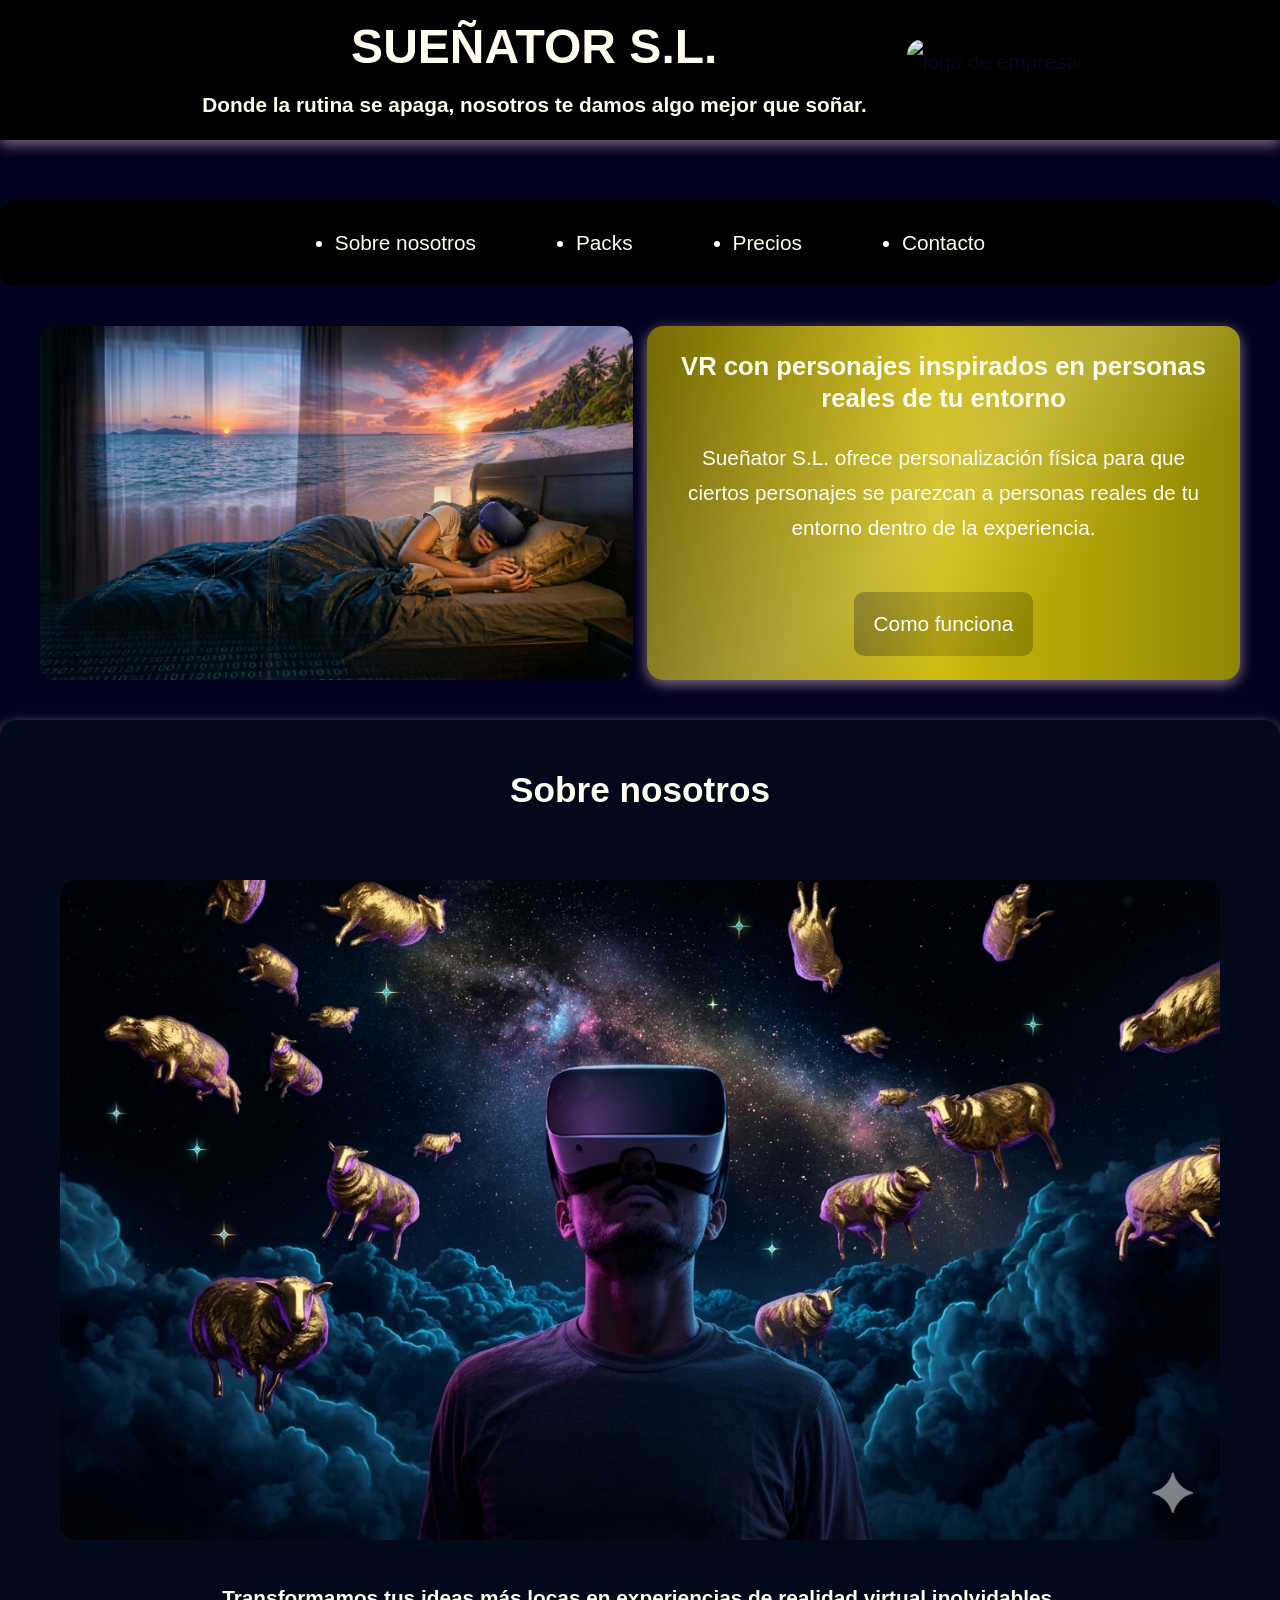
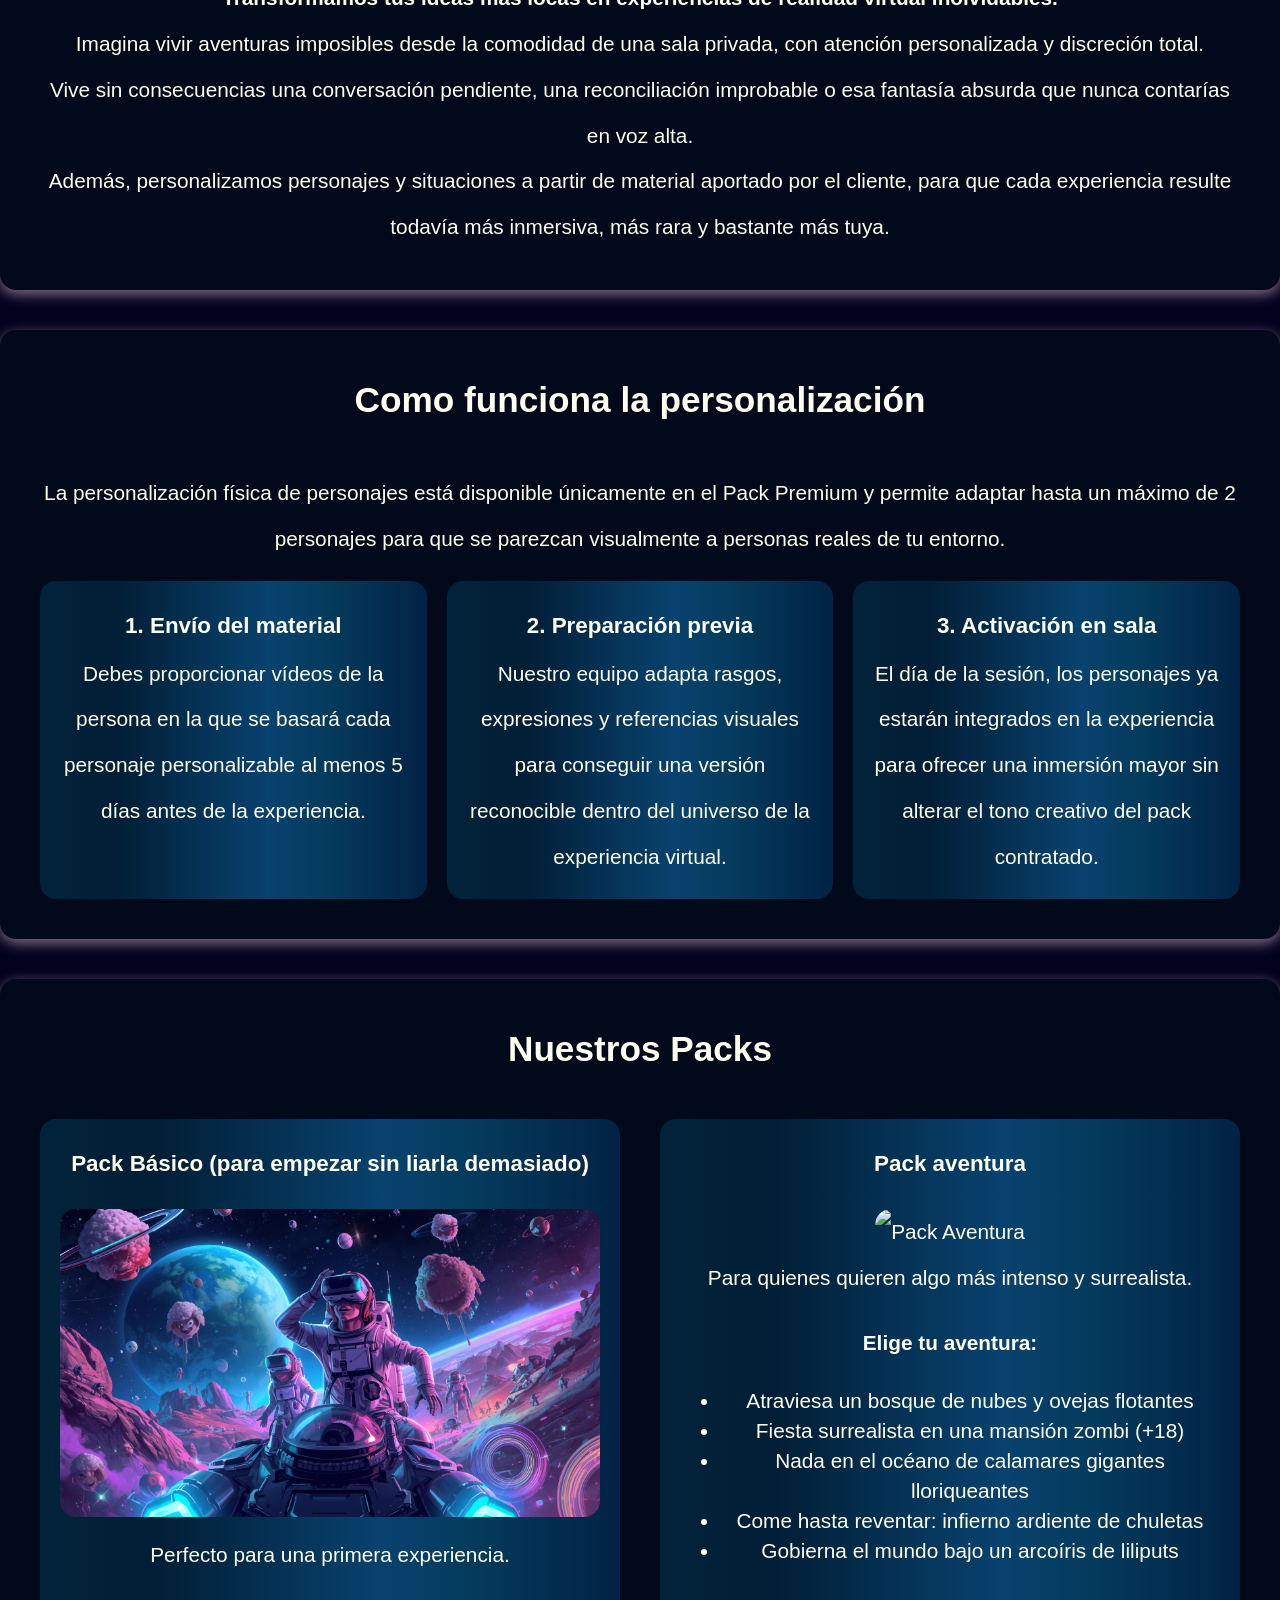
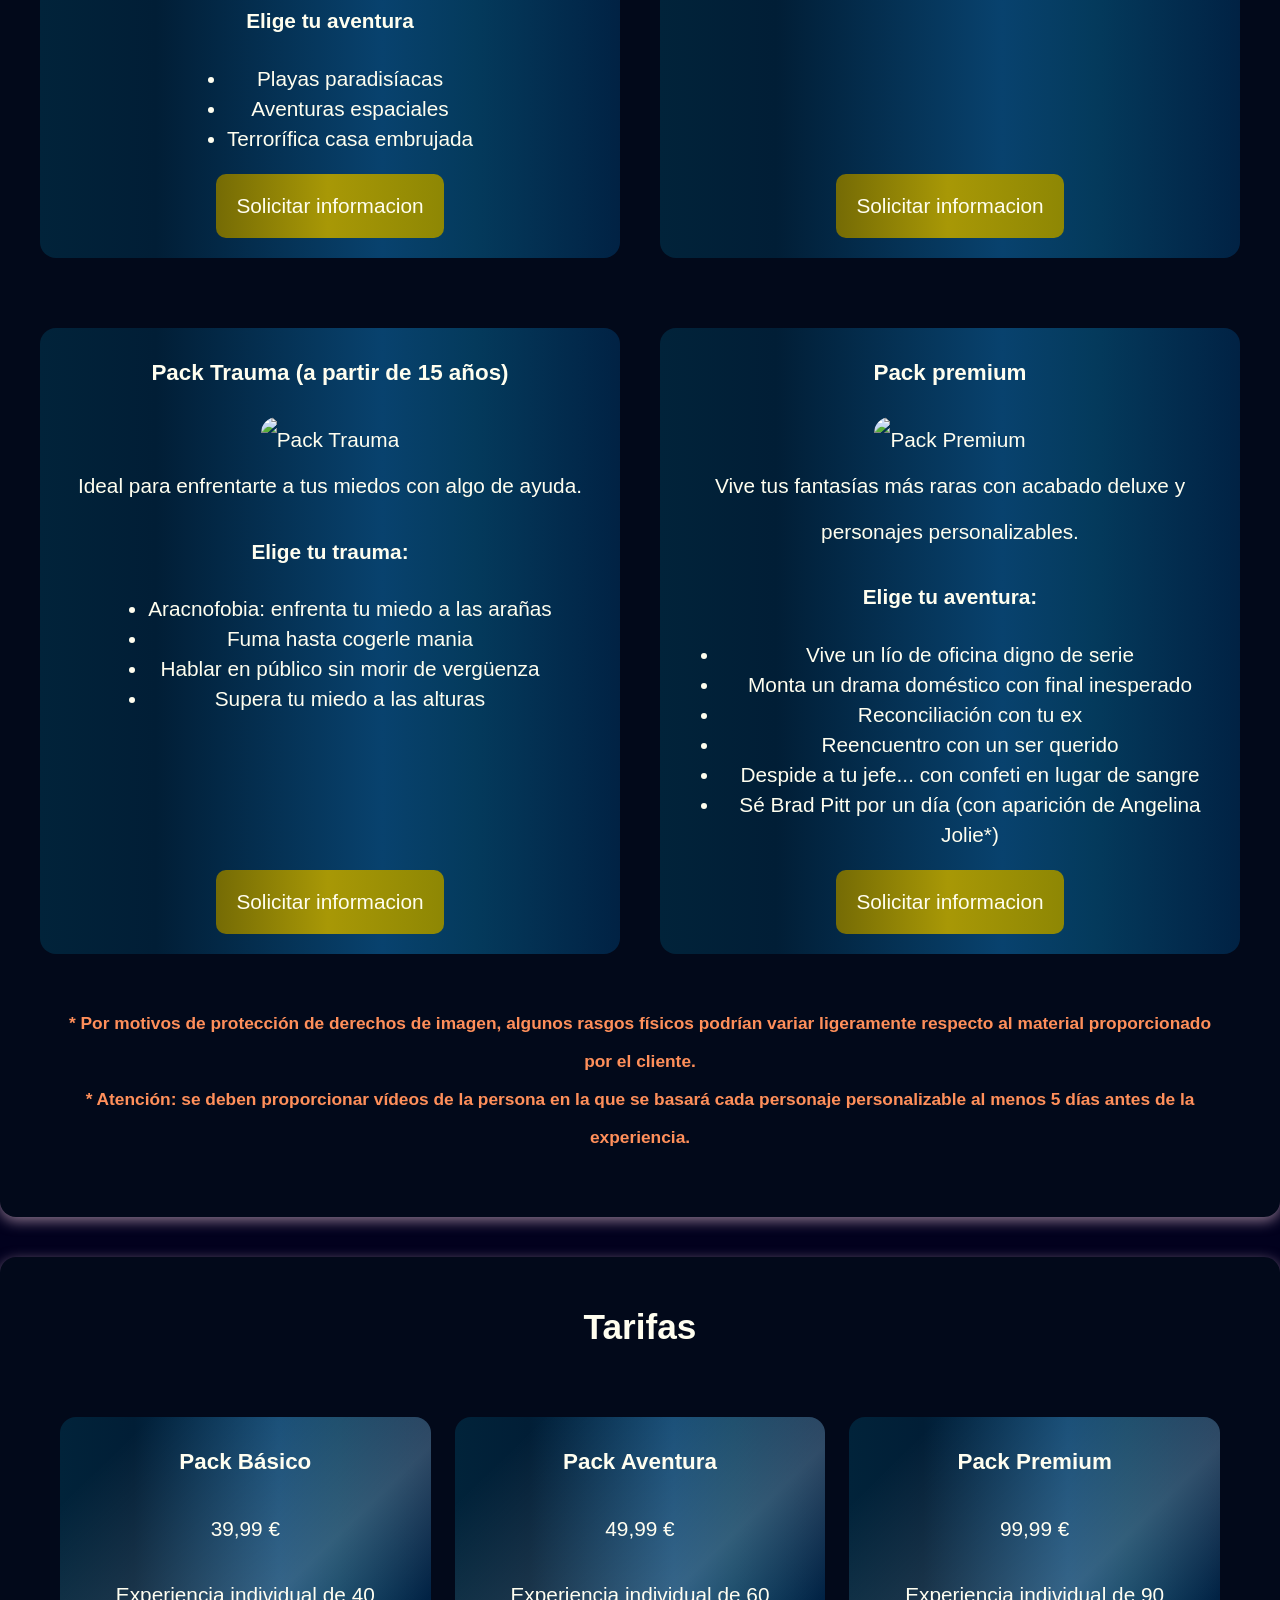
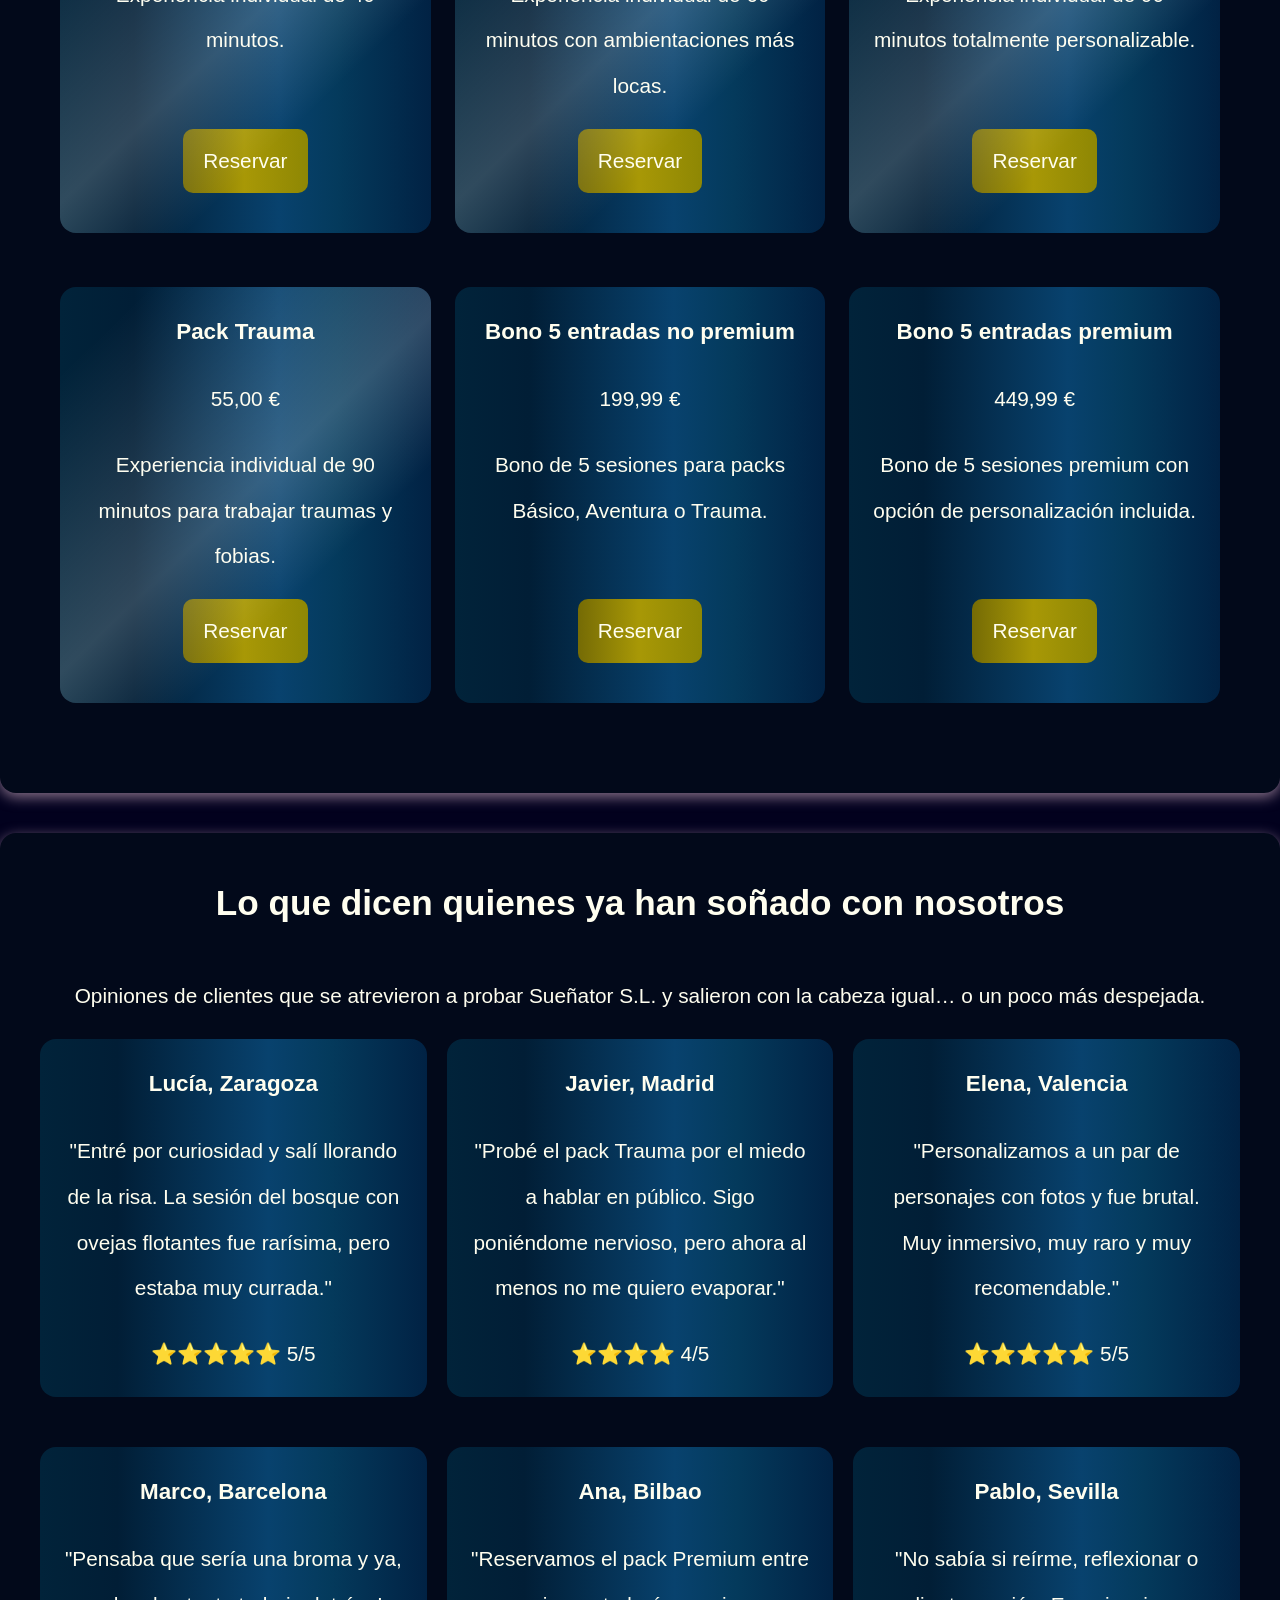
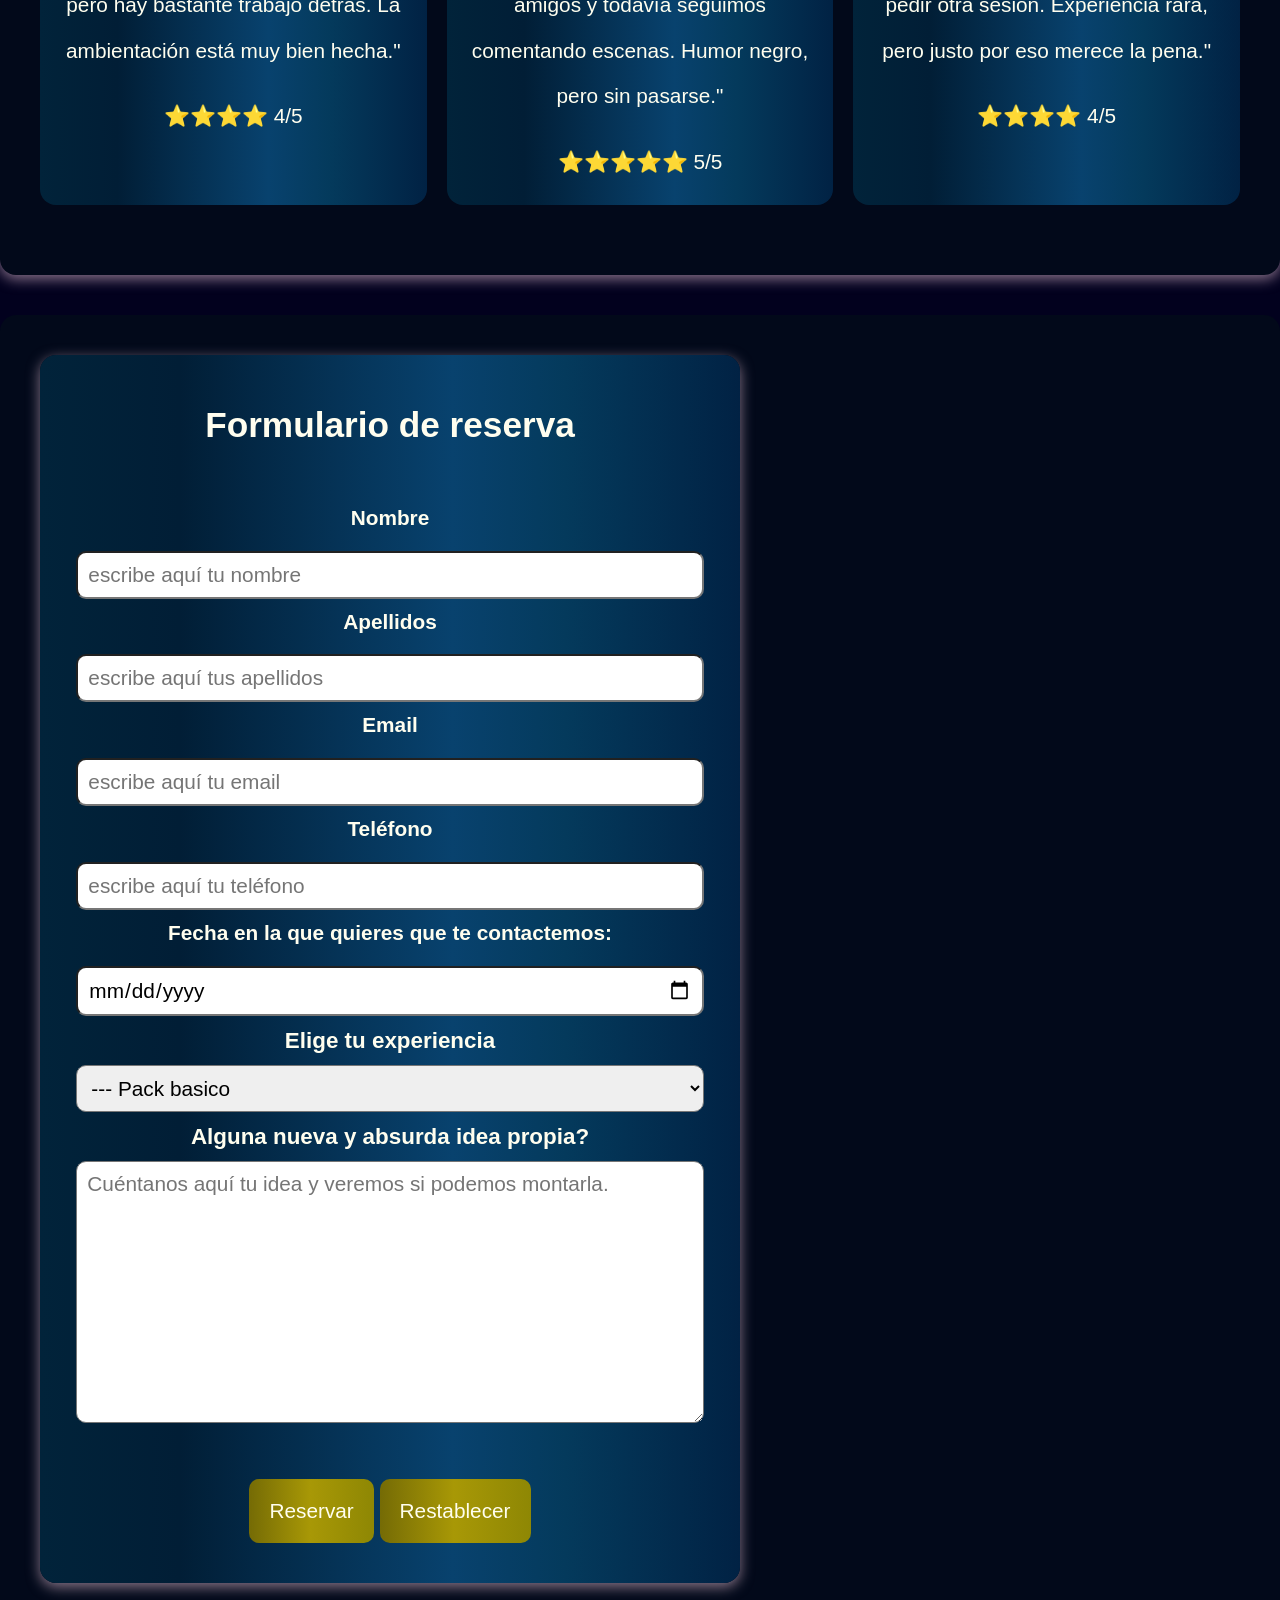
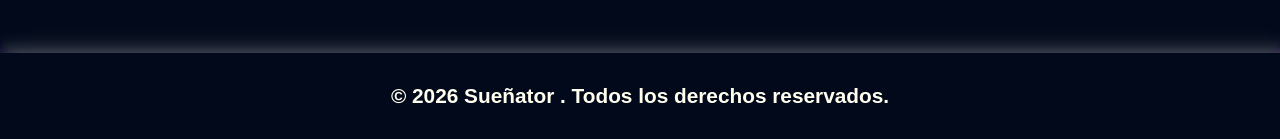
==== commit 82075165: "hero section added" ====
--- a/index.html
+++ b/index.html
@@ -1,9 +1,8 @@
 <!doctype html>
-<html lang="en">
+<html lang="es">
   <head>
     <meta charset="UTF-8" />
     <meta name="viewport" content="width=device-width, initial-scale=1.0" />
-
     <title>Sueñator S.L.</title>
     <link rel="stylesheet" href="suenhator.css" />
     <link
@@ -25,7 +24,7 @@
       </div>
 
       <figure class="logo animate__animated animate__fadeIn animate__delay-.9s">
-        <img src="logo.png" alt="logo de empresa" width="100" />
+        <img src="logo.jpg" alt="logo de empresa" width="100" />
       </figure>
     </header>
 
@@ -37,6 +36,30 @@
         <li><a href="#contacto">Contacto</a></li>
       </ul>
     </nav>
+
+    <section class="hero">
+      <div class="hero-layout">
+        <figure class="hero-media">
+          <img
+            src="hero.png"
+            alt="Persona tumbada en una cama viviendo una experiencia inmersiva de realidad virtual"
+          />
+        </figure>
+
+        <article class="hero-card">
+          <h2>VR con personajes inspirados en personas reales de tu entorno</h2>
+          <p>
+            Sueñator S.L. ofrece personalización física para que ciertos
+            personajes se parezcan a personas reales de tu entorno dentro de la
+            experiencia.
+          </p>
+          <button type="button" class="btn btn-hero">
+            <a href="#como-funciona">Como funciona</a>
+          </button>
+          <div class="shine"></div>
+        </article>
+      </div>
+    </section>
 
     <section id="sobreNosotros" class="presentacion">
       <h2>Sobre nosotros</h2>
@@ -48,13 +71,12 @@
         />
       </figure>
       <p>
-        <strong
-          >Transformamos tus ideas más locas en experiencias de realidad virtual
+        <strong>
+          Transformamos tus ideas más locas en experiencias de realidad virtual
           inolvidables.
         </strong>
       </p>
 
-      <p></p>
       <p>
         Imagina vivir aventuras imposibles desde la comodidad de una sala
         privada, con atención personalizada y discreción total.
@@ -65,10 +87,47 @@
         nunca contarías en voz alta.
       </p>
       <p>
-        Además, personalizamos personajes y situaciones a partir de fotografías
-        aportadas por el cliente, para que cada experiencia resulte todavía más
+        Además, personalizamos personajes y situaciones a partir de material
+        aportado por el cliente, para que cada experiencia resulte todavía más
         inmersiva, más rara y bastante más tuya.
       </p>
+    </section>
+
+    <section id="como-funciona">
+      <h2>Como funciona la personalización</h2>
+      <p>
+        La personalización física de personajes está disponible únicamente en el
+        Pack Premium y permite adaptar hasta un máximo de 2 personajes para que
+        se parezcan visualmente a personas reales de tu entorno.
+      </p>
+
+      <div class="como-funciona-steps">
+        <article class="step-card">
+          <h3>1. Envío del material</h3>
+          <p>
+            Debes proporcionar vídeos de la persona en la que se basará cada
+            personaje personalizable al menos 5 días antes de la experiencia.
+          </p>
+        </article>
+
+        <article class="step-card">
+          <h3>2. Preparación previa</h3>
+          <p>
+            Nuestro equipo adapta rasgos, expresiones y referencias visuales
+            para conseguir una versión reconocible dentro del universo de la
+            experiencia virtual.
+          </p>
+        </article>
+
+        <article class="step-card">
+          <h3>3. Activación en sala</h3>
+          <p>
+            El día de la sesión, los personajes ya estarán integrados en la
+            experiencia para ofrecer una inmersión mayor sin alterar el tono
+            creativo del pack contratado.
+          </p>
+        </article>
+      </div>
     </section>
 
     <section id="packs" class="nuestrosPacks">
@@ -94,7 +153,7 @@
         <article class="card">
           <h3>Pack aventura</h3>
           <figure>
-            <img src="pack2.png" alt="Pack Aventura" />
+            <img src="pack2.jpg" alt="Pack Aventura" />
             <figcaption>
               Para quienes quieren algo más intenso y surrealista.
             </figcaption>
@@ -115,7 +174,7 @@
         <article class="card">
           <h3>Pack Trauma (a partir de 15 años)</h3>
           <figure>
-            <img src="pack3.png" alt="Pack Trauma" />
+            <img src="pack3.jpg" alt="Pack Trauma" />
             <figcaption>
               Ideal para enfrentarte a tus miedos con algo de ayuda.
             </figcaption>
@@ -135,7 +194,7 @@
         <article class="card">
           <h3>Pack premium</h3>
           <figure>
-            <img src="pack4.png" alt="Pack Premium" />
+            <img src="pack4.jpg" alt="Pack Premium" />
             <figcaption>
               Vive tus fantasías más raras con acabado deluxe y personajes
               personalizables.
@@ -158,16 +217,17 @@
 
       <div class="notaLegal">
         <p>
-          * Por motivos legales, algunos rasgos físicos podrían variar
-          ligeramente respecto a la fotografía proporcionada por el cliente.
+          * Por motivos de protección de derechos de imagen, algunos rasgos
+          físicos podrían variar ligeramente respecto al material proporcionado
+          por el cliente.
         </p>
         <p>
-          *Atención: se requiere reserva en los 15 días previos a la experiencia
-          y la aportación de fotografías de los personajes a personalizar.
+          * Atención: se deben proporcionar vídeos de la persona en la que se
+          basará cada personaje personalizable al menos 5 días antes de la
+          experiencia.
         </p>
       </div>
     </section>
-    <p></p>
 
     <section id="precios">
       <h2>Tarifas</h2>
@@ -176,7 +236,6 @@
           <h3>Pack Básico</h3>
           <p>39,99 €</p>
           <p>Experiencia individual de 40 minutos.</p>
-
           <button type="button" class="btn btn-comprar">
             <a href="#contacto">Reservar</a>
           </button>
@@ -215,6 +274,26 @@
             <a href="#contacto">Reservar</a>
           </button>
           <div class="shine"></div>
+        </article>
+
+        <article class="card precio sin-sombra">
+          <h3>Bono 5 entradas no premium</h3>
+          <p>199,99 €</p>
+          <p>Bono de 5 sesiones para packs Básico, Aventura o Trauma.</p>
+          <button type="button" class="btn btn-comprar">
+            <a href="#contacto">Reservar</a>
+          </button>
+        </article>
+
+        <article class="card precio sin-sombra">
+          <h3>Bono 5 entradas premium</h3>
+          <p>449,99 €</p>
+          <p>
+            Bono de 5 sesiones premium con opción de personalización incluida.
+          </p>
+          <button type="button" class="btn btn-comprar">
+            <a href="#contacto">Reservar</a>
+          </button>
         </article>
       </div>
     </section>
@@ -353,7 +432,7 @@
             <option value="examenes">
               Simula exámenes eternos... y sobrevive
             </option>
-            <option disabled selected value="selected">--- Pack premium</option>
+            <option disabled value="selected">--- Pack premium</option>
             <option value="infiel">
               Vive un lío de oficina digno de serie (cara personalizable*)
             </option>
@@ -362,18 +441,21 @@
               personalizable*)
             </option>
             <option value="reconciliacion">
-              Reconciliación con tu ex (fotografía necesaria)
+              Reconciliación con tu ex (vídeos necesarios)
             </option>
             <option value="resurreccion">
-              Reencuentro con un ser querido (fotografía necesaria)
+              Reencuentro con un ser querido (vídeos necesarios)
             </option>
             <option value="punetazo">
-              Despide a tu jefe... con confeti en lugar de sangre (fotografía
-              necesaria*)
+              Despide a tu jefe... con confeti en lugar de sangre (vídeos
+              necesarios*)
             </option>
             <option value="bradpitt">
               Sé Brad Pitt* por un día (con aparición de Angelina Jolie*)
             </option>
+            <option disabled value="selected">--- Bonos</option>
+            <option value="bono-no-premium">Bono 5 entradas no premium</option>
+            <option value="bono-premium">Bono 5 entradas premium</option>
           </select>
 
           <h3>Alguna nueva y absurda idea propia?</h3>
@@ -383,7 +465,6 @@
             rows="10"
             placeholder="Cuéntanos aquí tu idea y veremos si podemos montarla."
           ></textarea>
-          <p></p>
           <button type="submit" class="btn btn-enviar">Reservar</button>
           <button type="reset" class="btn btn-borrar">Restablecer</button>
         </fieldset>
--- a/suenhator.css
+++ b/suenhator.css
@@ -8,9 +8,8 @@
   --bg: #02091a;
   --fondo: #02011e;
   --gap: 40px;
-  --card: rgb(2, 40, 97);
+  --card: rgb(1, 26, 63);
   --text: #fffeef;
-  --button: #1ed69f;
   --header: #000000;
   --shadow: 0 8px 22px rgba(246, 229, 239, 0.521);
   --basicShadow: 0 4px 14px rgba(252, 211, 230, 0.537);
@@ -20,18 +19,25 @@
   --verde-brillante: #00d68f;
   --coral: #ff8f5a;
   --dorado: #ffd166;
+  --accent: #ff8f5a;
   --gradient: linear-gradient(
     90deg,
-    rgba(3, 72, 89, 1) 0%,
-    rgba(2, 49, 79, 1) 0%,
-    rgba(28, 107, 156, 1) 59%,
-    rgba(6, 100, 140, 1) 70%,
-    rgba(2, 54, 99, 1) 100%
+    rgb(1, 35, 58) 0%,
+    rgb(1, 30, 54) 20%,
+    rgb(8, 66, 110) 59%,
+    rgb(4, 58, 92) 75%,
+    rgb(1, 34, 68) 100%
   );
   --gradient-gold: linear-gradient(
     90deg,
-    rgb(162, 165, 7) 0%,
-    rgba(214, 194, 13, 1) 49%,
+    rgb(117, 107, 5) 0%,
+    rgb(168, 152, 6) 49%,
+    rgb(142, 135, 4) 100%
+  );
+  --hero-gradient: linear-gradient(
+    90deg,
+    rgb(117, 107, 5) 0%,
+    rgb(205, 185, 10) 49%,
     rgb(142, 135, 4) 100%
   );
 }
@@ -150,6 +156,107 @@
   box-shadow: var(--basicShadow);
 }
 
+.hero {
+  background: transparent;
+  box-shadow: none;
+  padding-top: 0;
+  padding-bottom: 0;
+}
+
+.hero-layout {
+  display: grid;
+  grid-template-columns: minmax(0, 1fr) minmax(0, 1fr);
+  gap: 14px;
+  align-items: stretch;
+}
+
+.hero-media {
+  width: 100%;
+  height: 100%;
+  margin: 0;
+  border-radius: var(--r);
+  overflow: hidden;
+  display: flex;
+  align-self: stretch;
+}
+
+.hero-media img {
+  display: block;
+  width: 100%;
+  height: 100%;
+  min-height: 100%;
+  object-fit: cover;
+  border-radius: var(--r);
+  box-shadow: var(--basicShadow);
+}
+
+.hero .hero-card {
+  position: relative;
+  overflow: hidden;
+  width: 100%;
+  height: 100%;
+  min-height: 100%;
+  justify-self: stretch;
+  align-self: stretch;
+  display: flex;
+  flex-direction: column;
+  justify-content: center;
+  gap: 16px;
+  align-items: center;
+  padding: 24px;
+  border-radius: var(--r);
+  background: var(--hero-gradient);
+  color: #fffdf2;
+  box-shadow: var(--basicShadow);
+  margin-bottom: 0;
+}
+
+.hero .hero-card h2 {
+  font-size: 1.6rem;
+  line-height: 2rem;
+  margin-bottom: 10px;
+}
+
+.hero .hero-card p {
+  line-height: 1.7;
+}
+
+.hero btn {
+  background-color: rgb(5, 5, 97);
+}
+
+.btn-hero a {
+  color: #ffffff;
+}
+
+.btn-hero:hover {
+  transform: scale(1.05);
+  box-shadow: 0 10px 24px rgba(243, 188, 214, 0.537);
+}
+
+.como-funciona-steps {
+  display: grid;
+  grid-template-columns: repeat(3, 1fr);
+  gap: 20px;
+  margin-top: 20px;
+}
+
+.step-card {
+  background: var(--gradient);
+  color: var(--text);
+  border-radius: var(--r);
+  padding: 20px;
+  box-shadow: none;
+  transition:
+    transform 0.2s ease-in-out,
+    box-shadow 0.2s ease-in-out;
+}
+
+.step-card:hover {
+  transform: scale(1.02);
+  box-shadow: var(--shadow);
+}
+
 .sobreNosotros img {
   min-width: 100%;
 }
@@ -164,8 +271,9 @@
   padding: var(--padd);
   display: grid;
   gap: 24px;
-  grid-template-columns: repeat(2, 1fr);
+  grid-template-columns: repeat(3, 1fr);
   justify-items: center;
+  align-items: stretch;
 }
 
 .precio {
@@ -173,6 +281,10 @@
   overflow: hidden;
   width: 100%;
   max-width: 450px;
+}
+
+.precio.sin-sombra {
+  box-shadow: none;
 }
 
 .card {
@@ -275,6 +387,7 @@
 .btn-enviar {
   background-color: var(--turquesa);
   color: var(--text);
+  margin-top: 24px;
 }
 
 .btn-enviar:hover {
@@ -285,6 +398,7 @@
 .btn-borrar {
   background-color: var(--button);
   color: var(--text);
+  margin-top: 16px;
 }
 
 .btn-borrar:hover {
@@ -380,6 +494,7 @@
   font-family: inherit;
   font-size: inherit;
   transition: transform 0.2s ease-in-out;
+  margin-bottom: 16px;
 }
 
 textarea:hover {
@@ -440,6 +555,27 @@
     margin-top: 20px;
   }
 
+  .hero-layout {
+    grid-template-columns: 1fr;
+    gap: 14px;
+  }
+
+  .hero-media {
+    height: auto;
+  }
+
+  .hero-media img {
+    min-height: auto;
+    aspect-ratio: 16 / 10;
+  }
+
+  .hero .hero-card {
+    max-width: 100%;
+    justify-self: stretch;
+    height: auto;
+    min-height: auto;
+  }
+
   .packs {
     grid-template-columns: 1fr;
   }
@@ -449,13 +585,21 @@
     justify-items: center;
   }
 
+  .opiniones-grid {
+    grid-template-columns: 1fr;
+  }
+
+  .como-funciona-steps {
+    grid-template-columns: 1fr;
+  }
+
   .btn {
     padding: 20px 16px;
     margin-right: 0;
   }
 
   body {
-    padding-top: 170px;
+    padding-top: 200px;
     max-width: 100%;
     overflow-x: hidden;
   }
@@ -480,10 +624,6 @@
     gap: 10px;
     margin-bottom: 0;
   }
-
-  .opiniones-grid {
-    grid-template-columns: 1fr;
-  }
 }
 
 @keyframes linealoca {
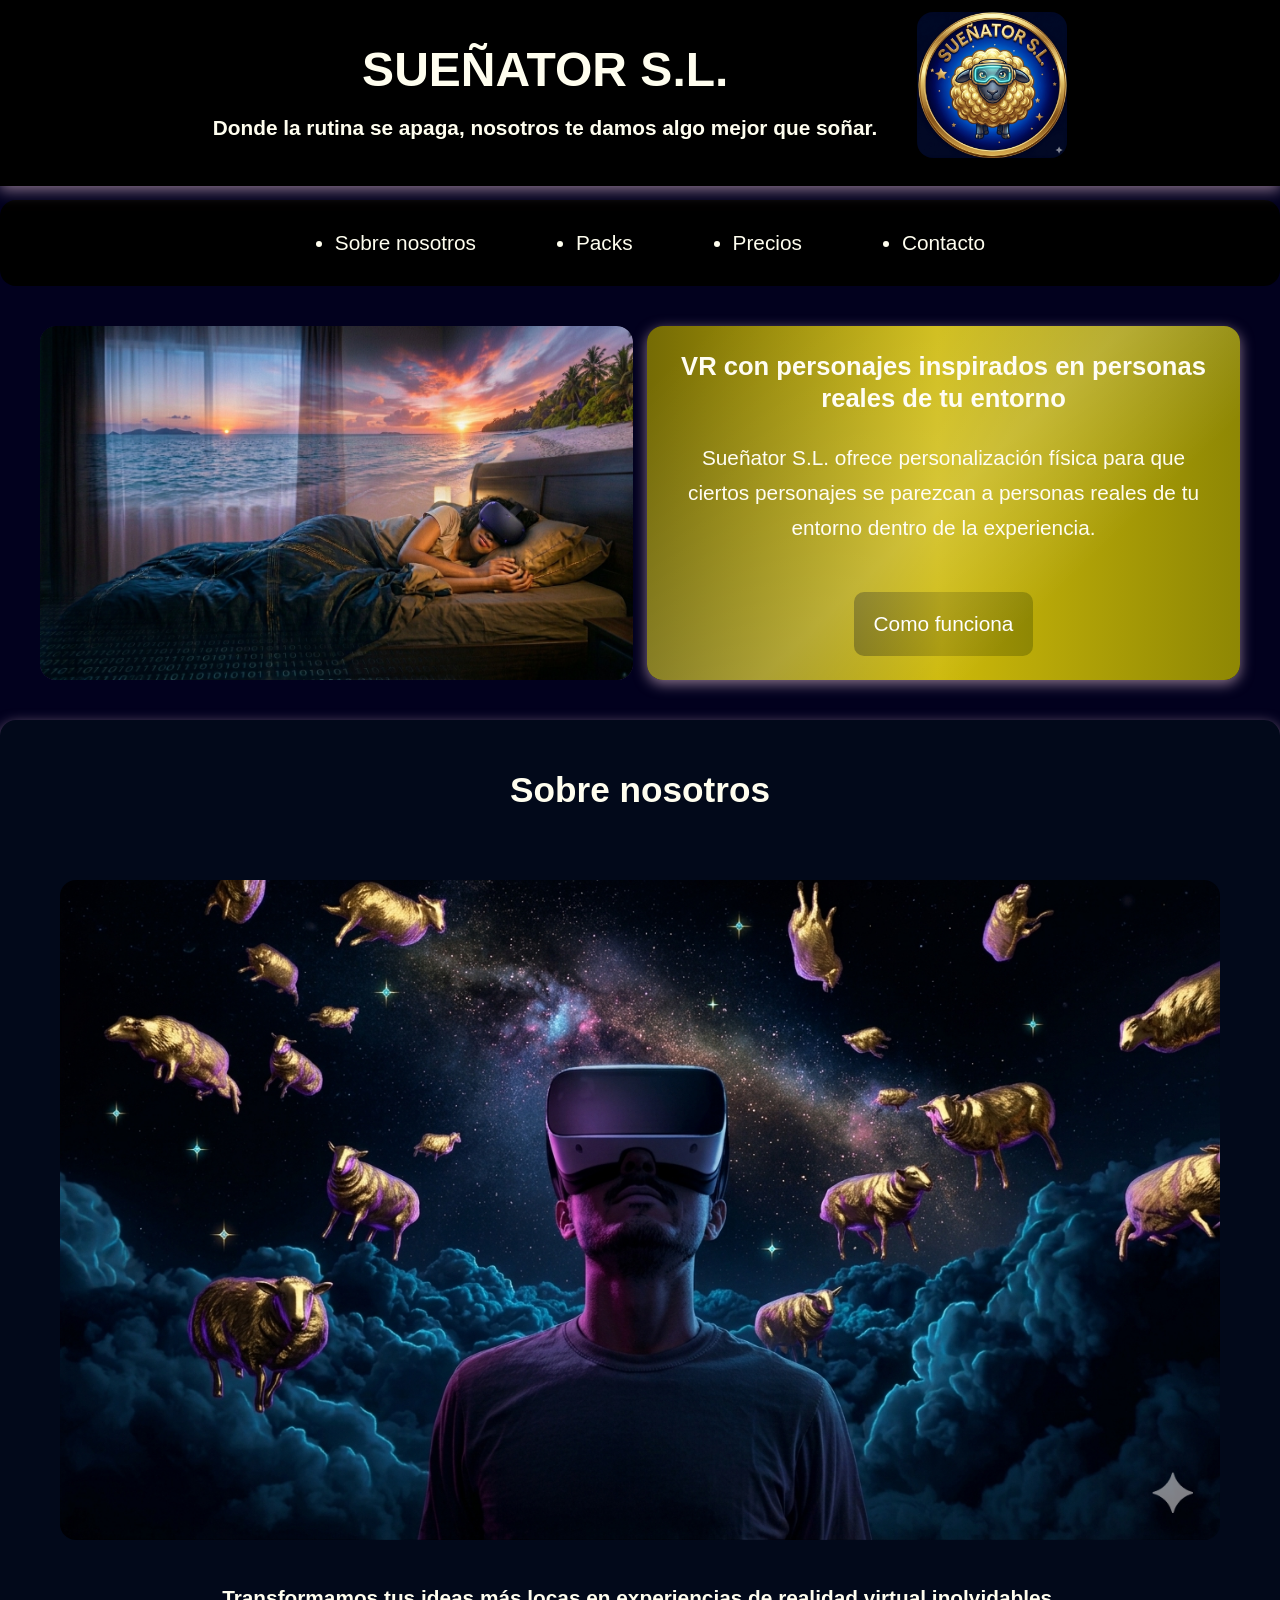
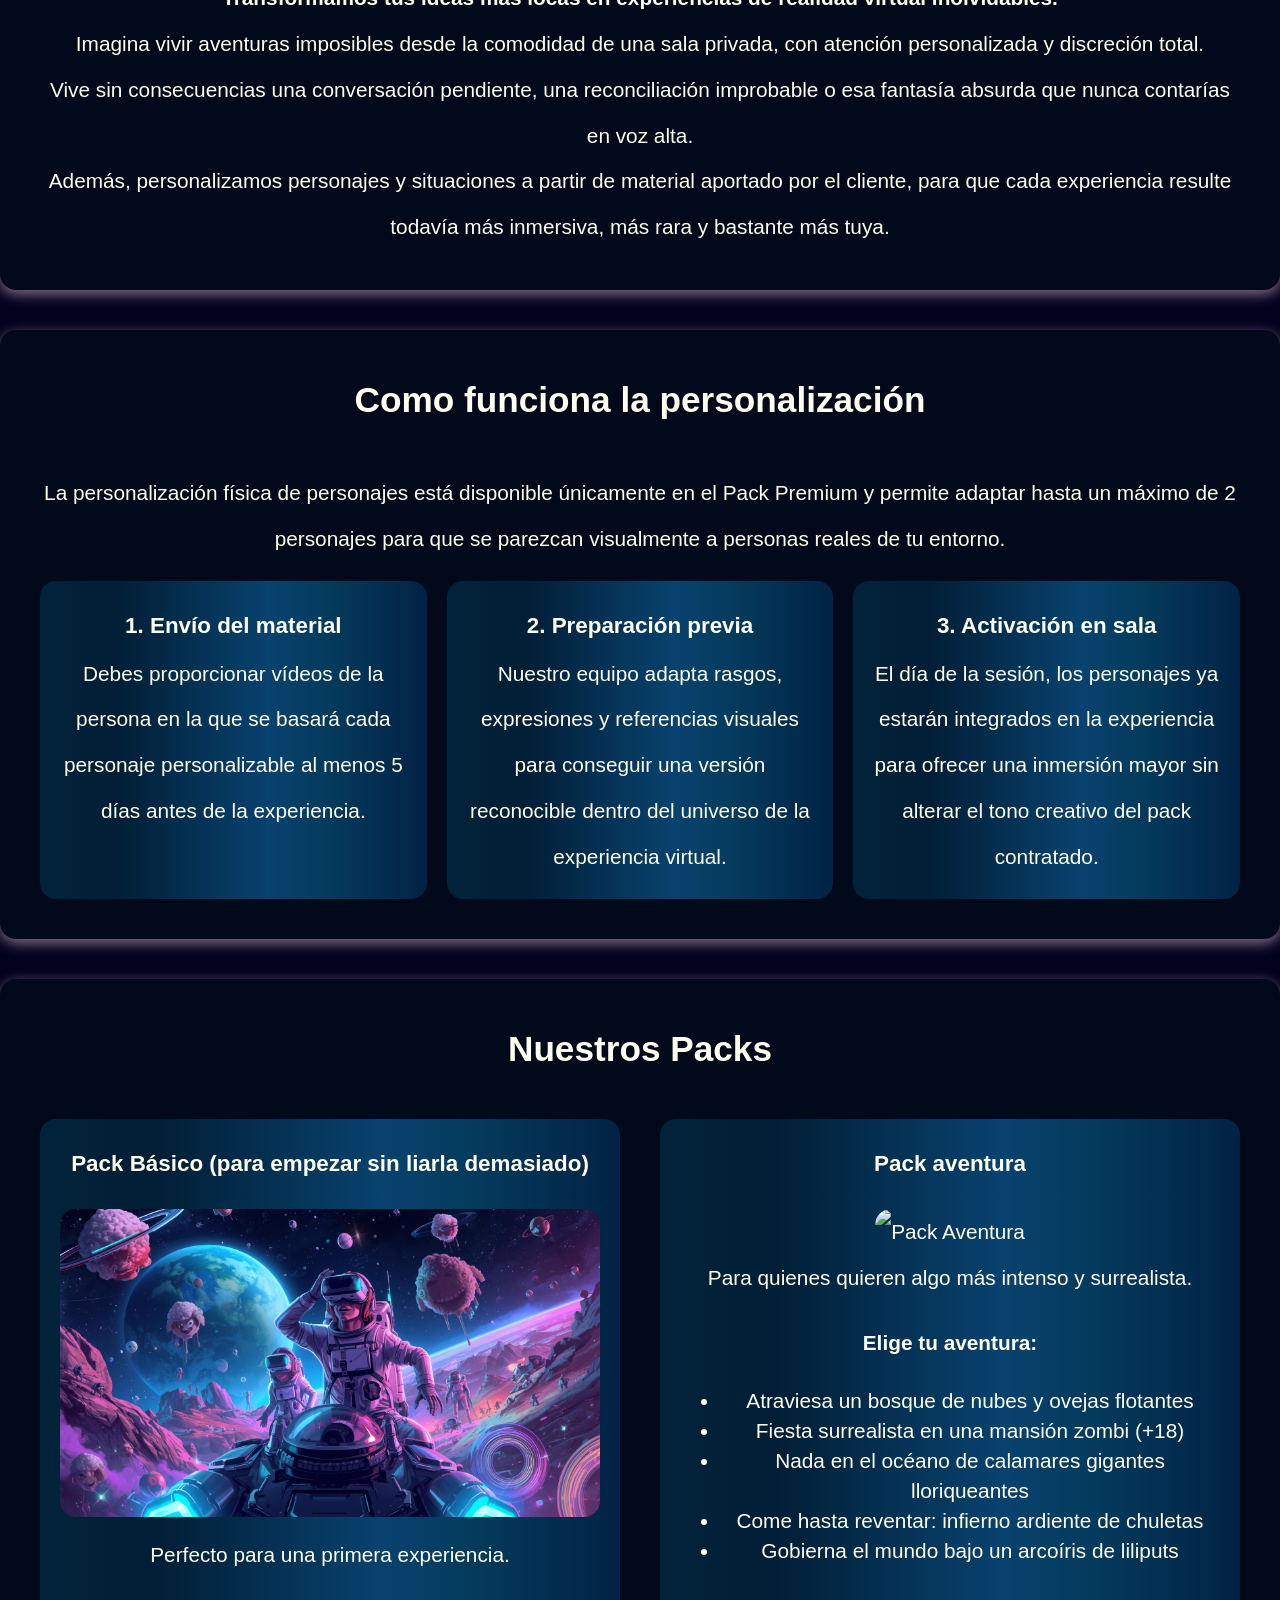
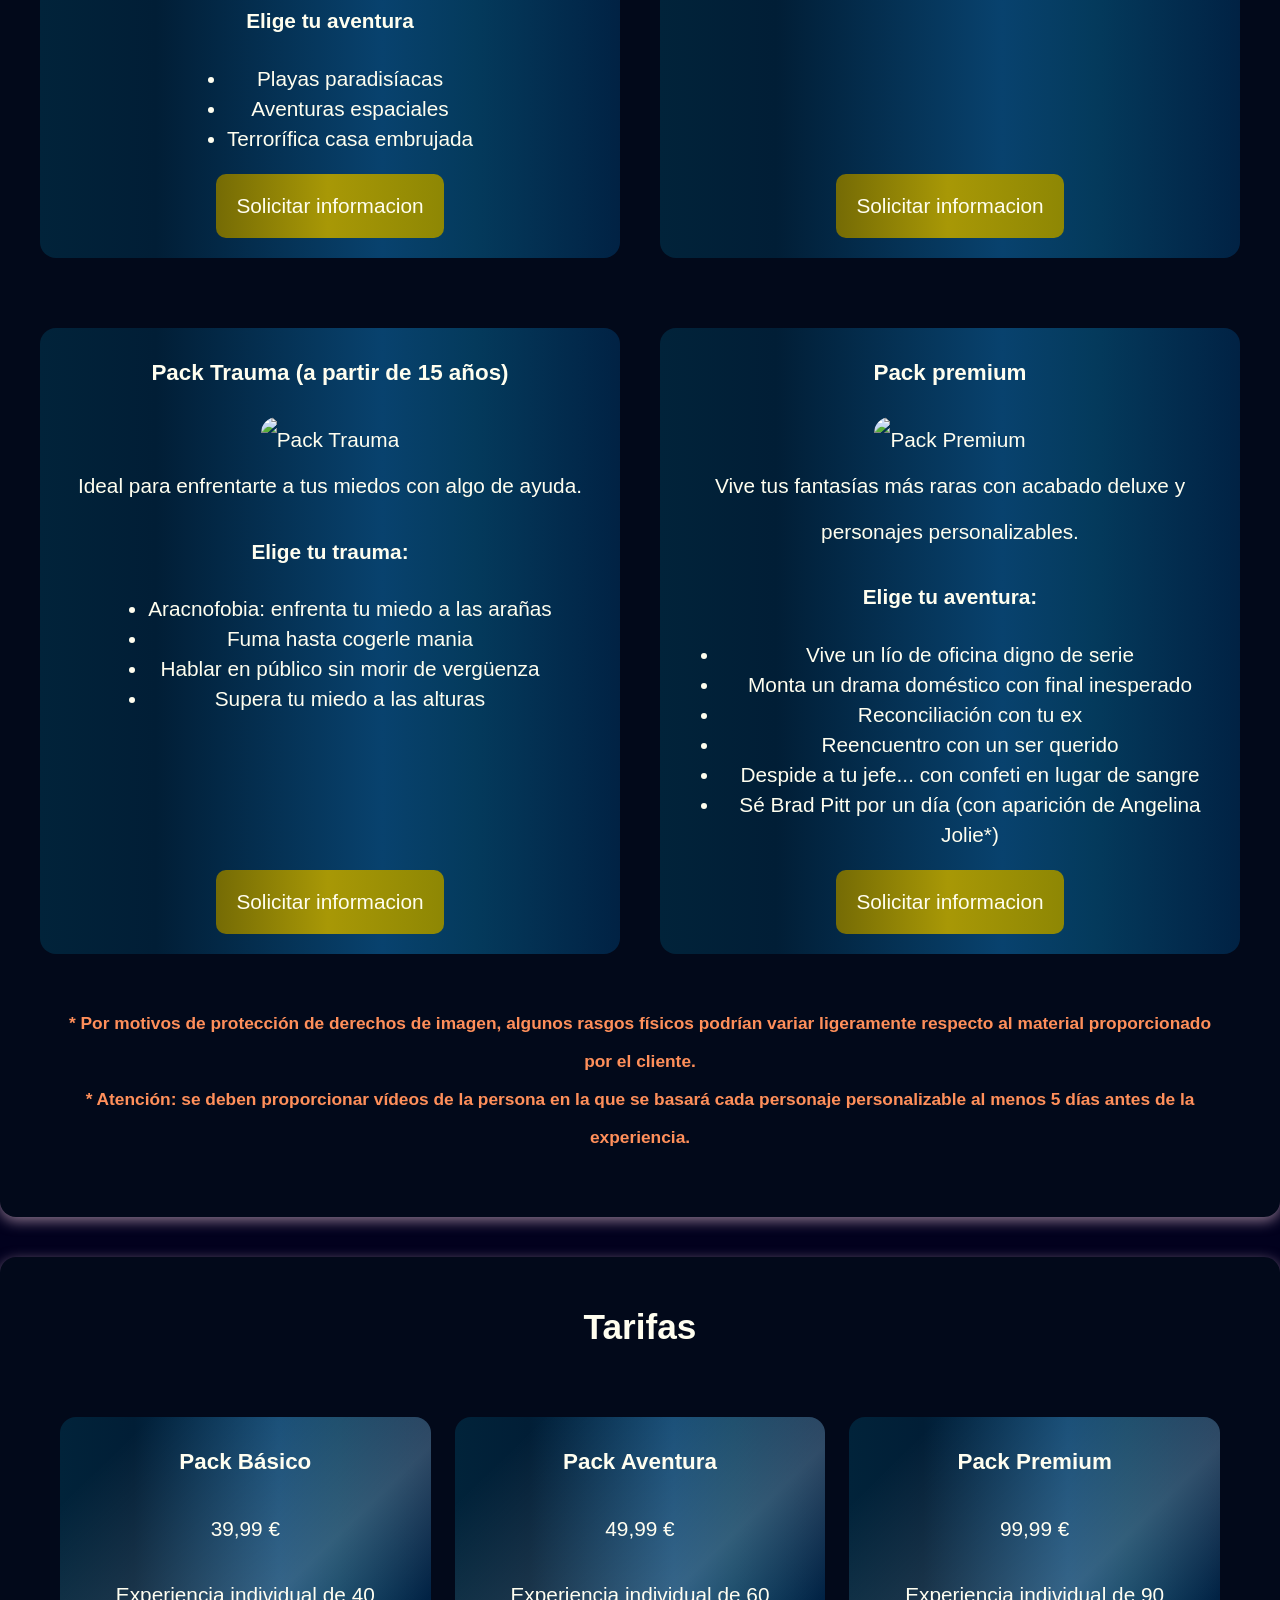
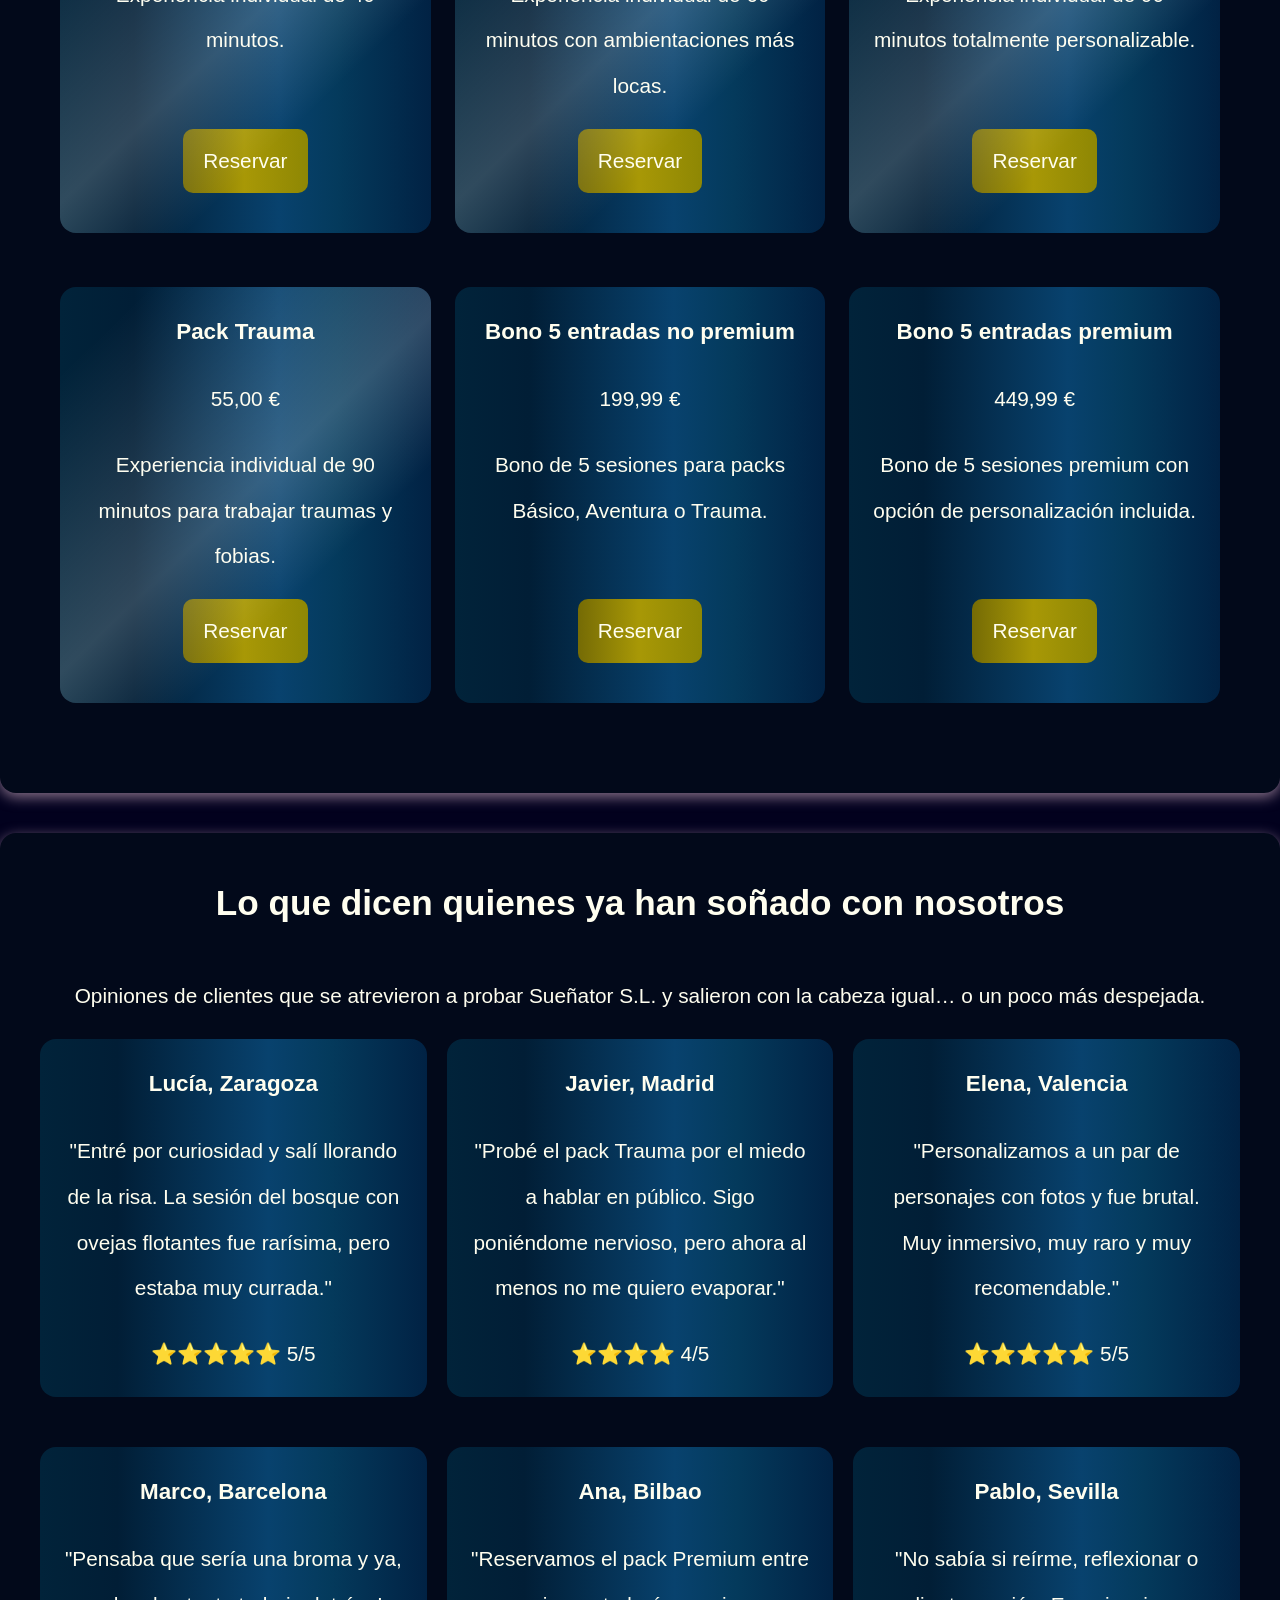
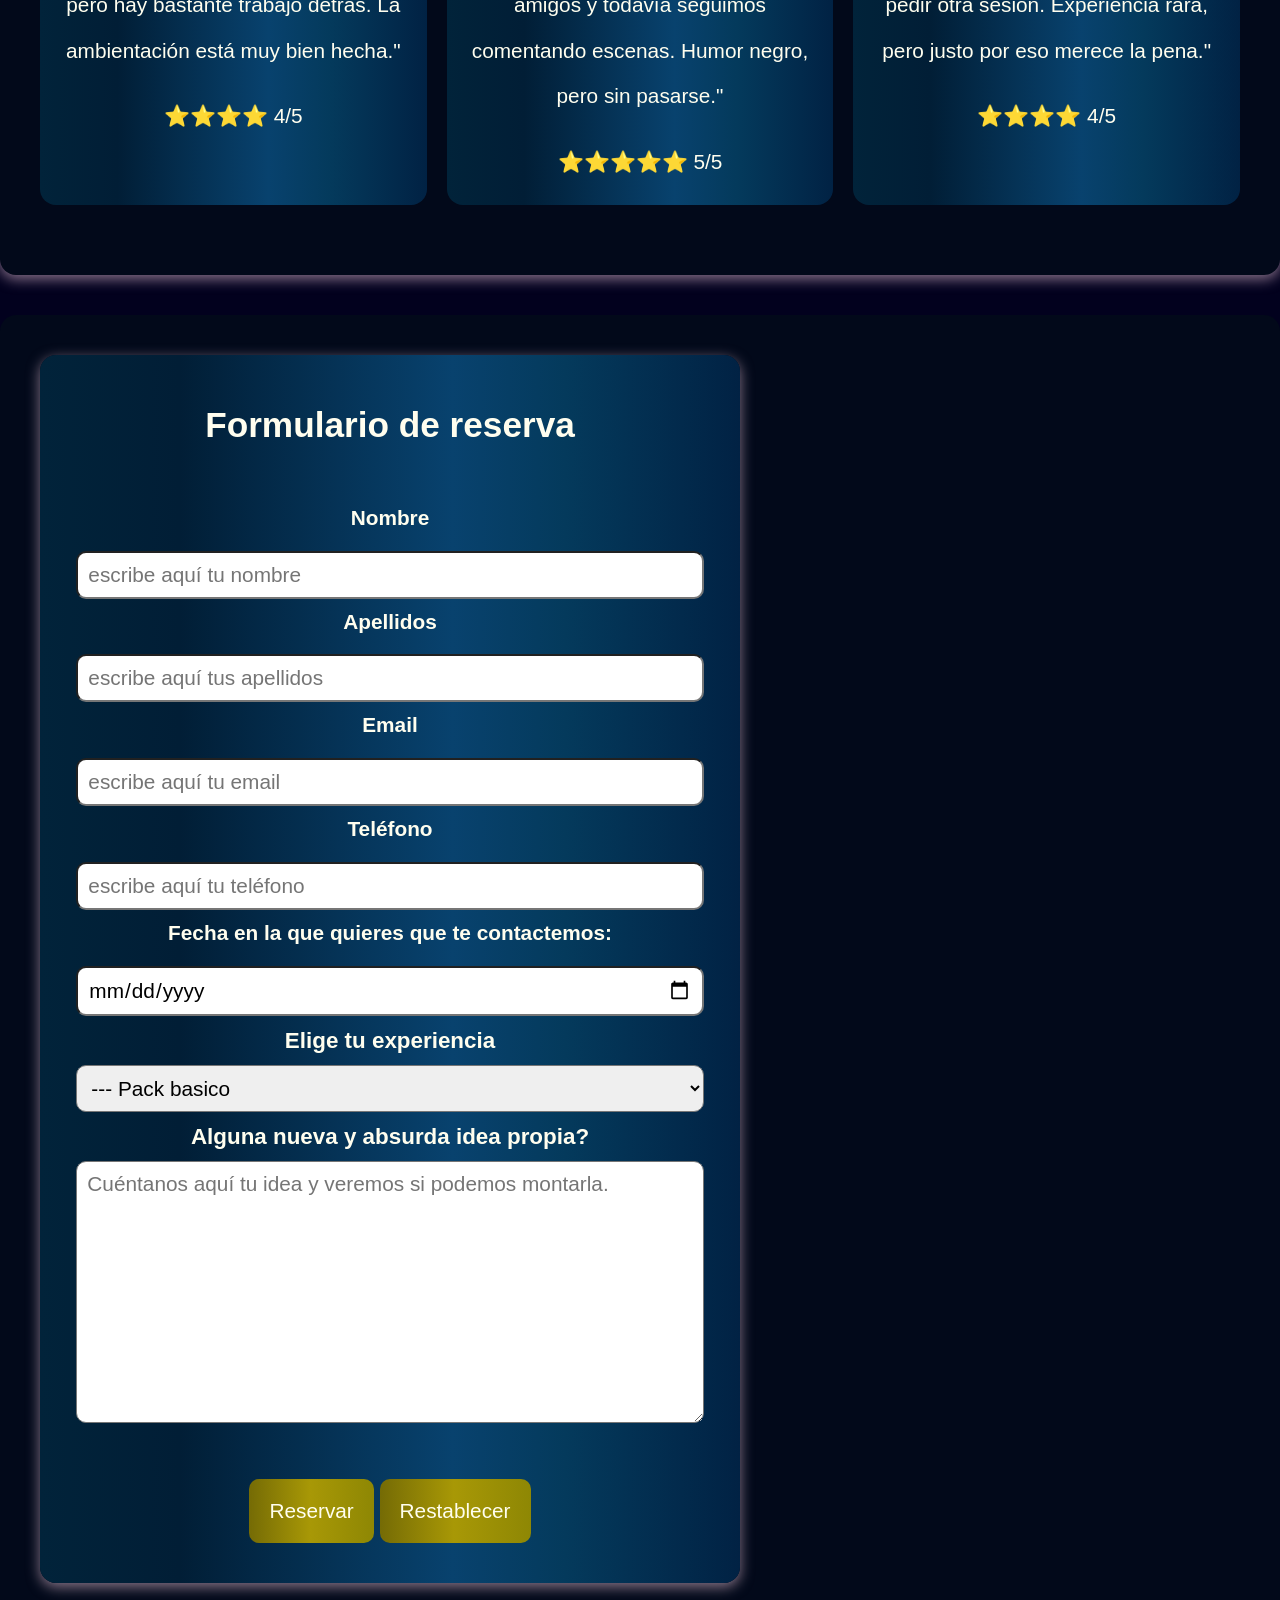
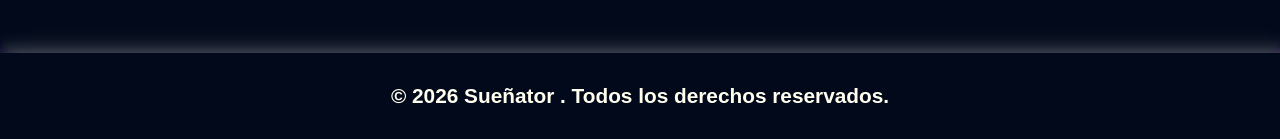
==== commit d977ccad: "logo updated" ====
--- a/index.html
+++ b/index.html
@@ -24,7 +24,7 @@
       </div>
 
       <figure class="logo animate__animated animate__fadeIn animate__delay-.9s">
-        <img src="logo.jpg" alt="logo de empresa" width="100" />
+        <img src="logo.png" alt="logo de empresa" width="100" />
       </figure>
     </header>
 
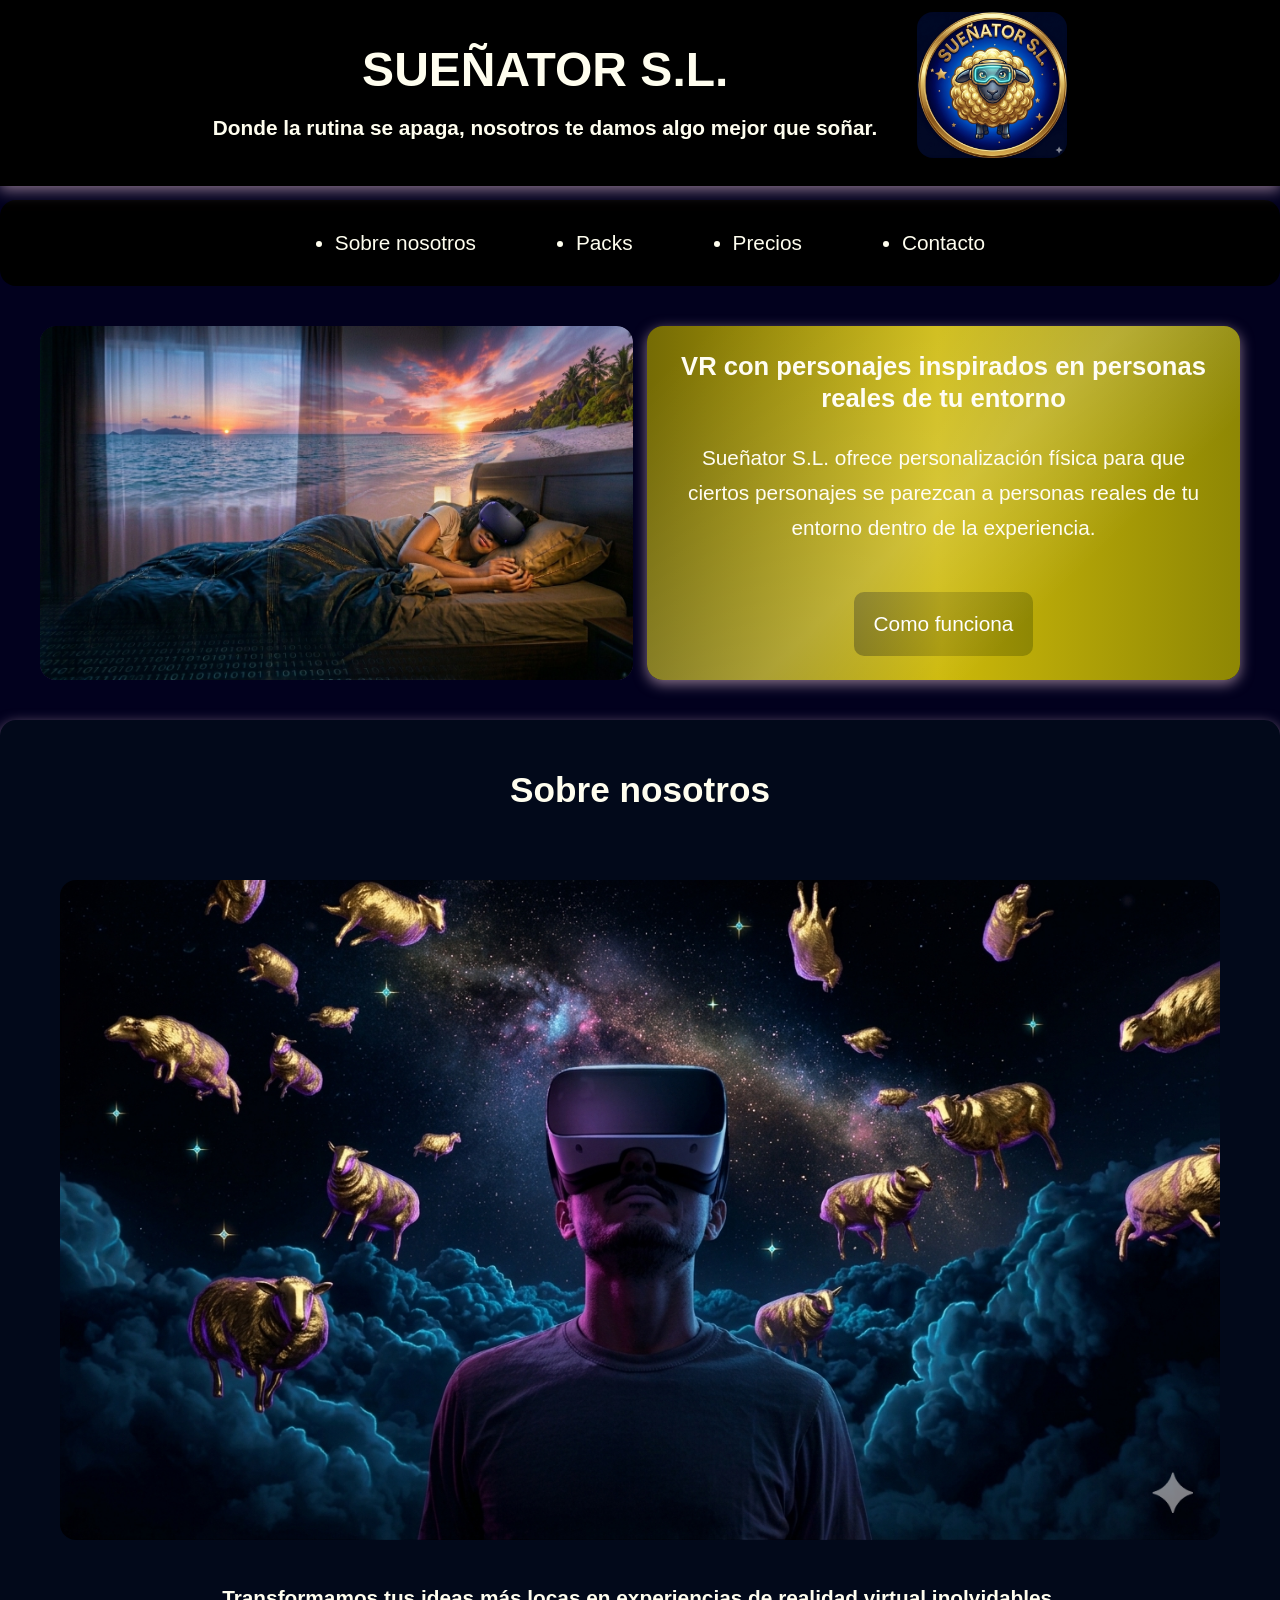
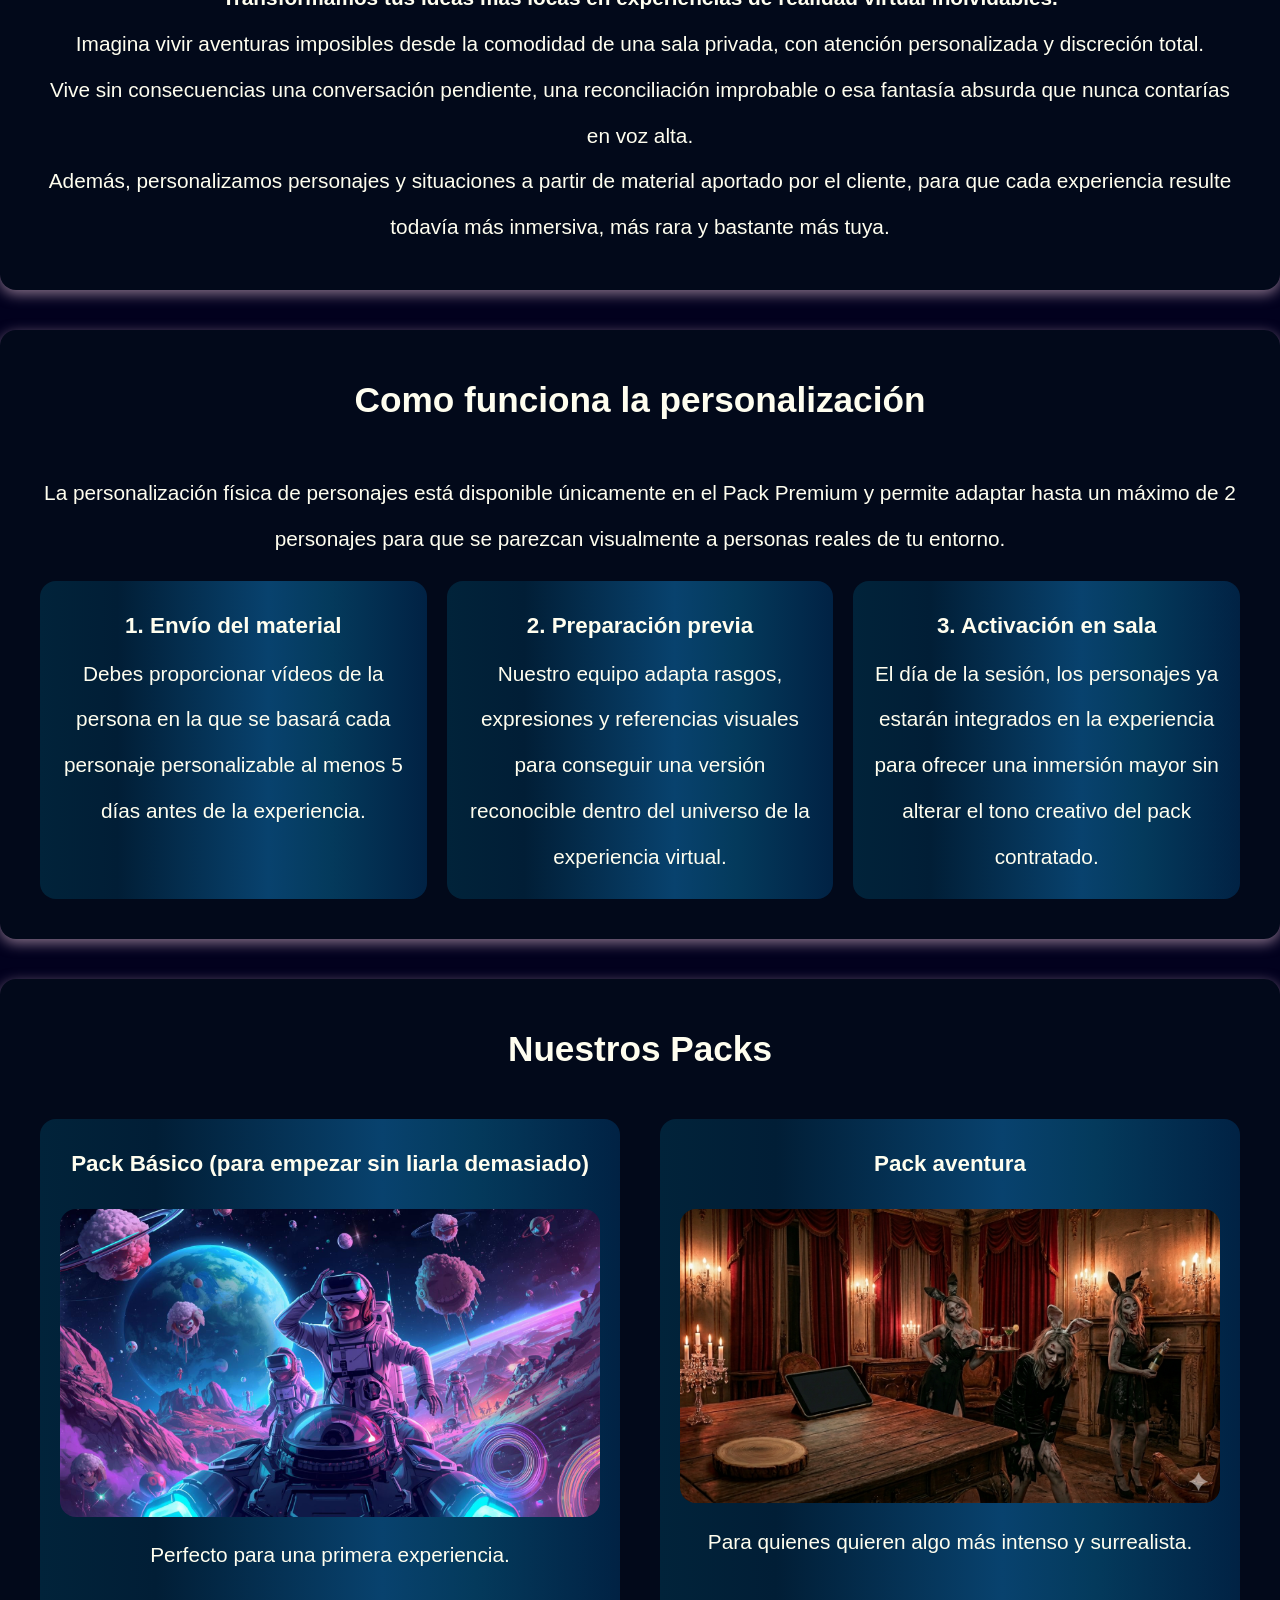
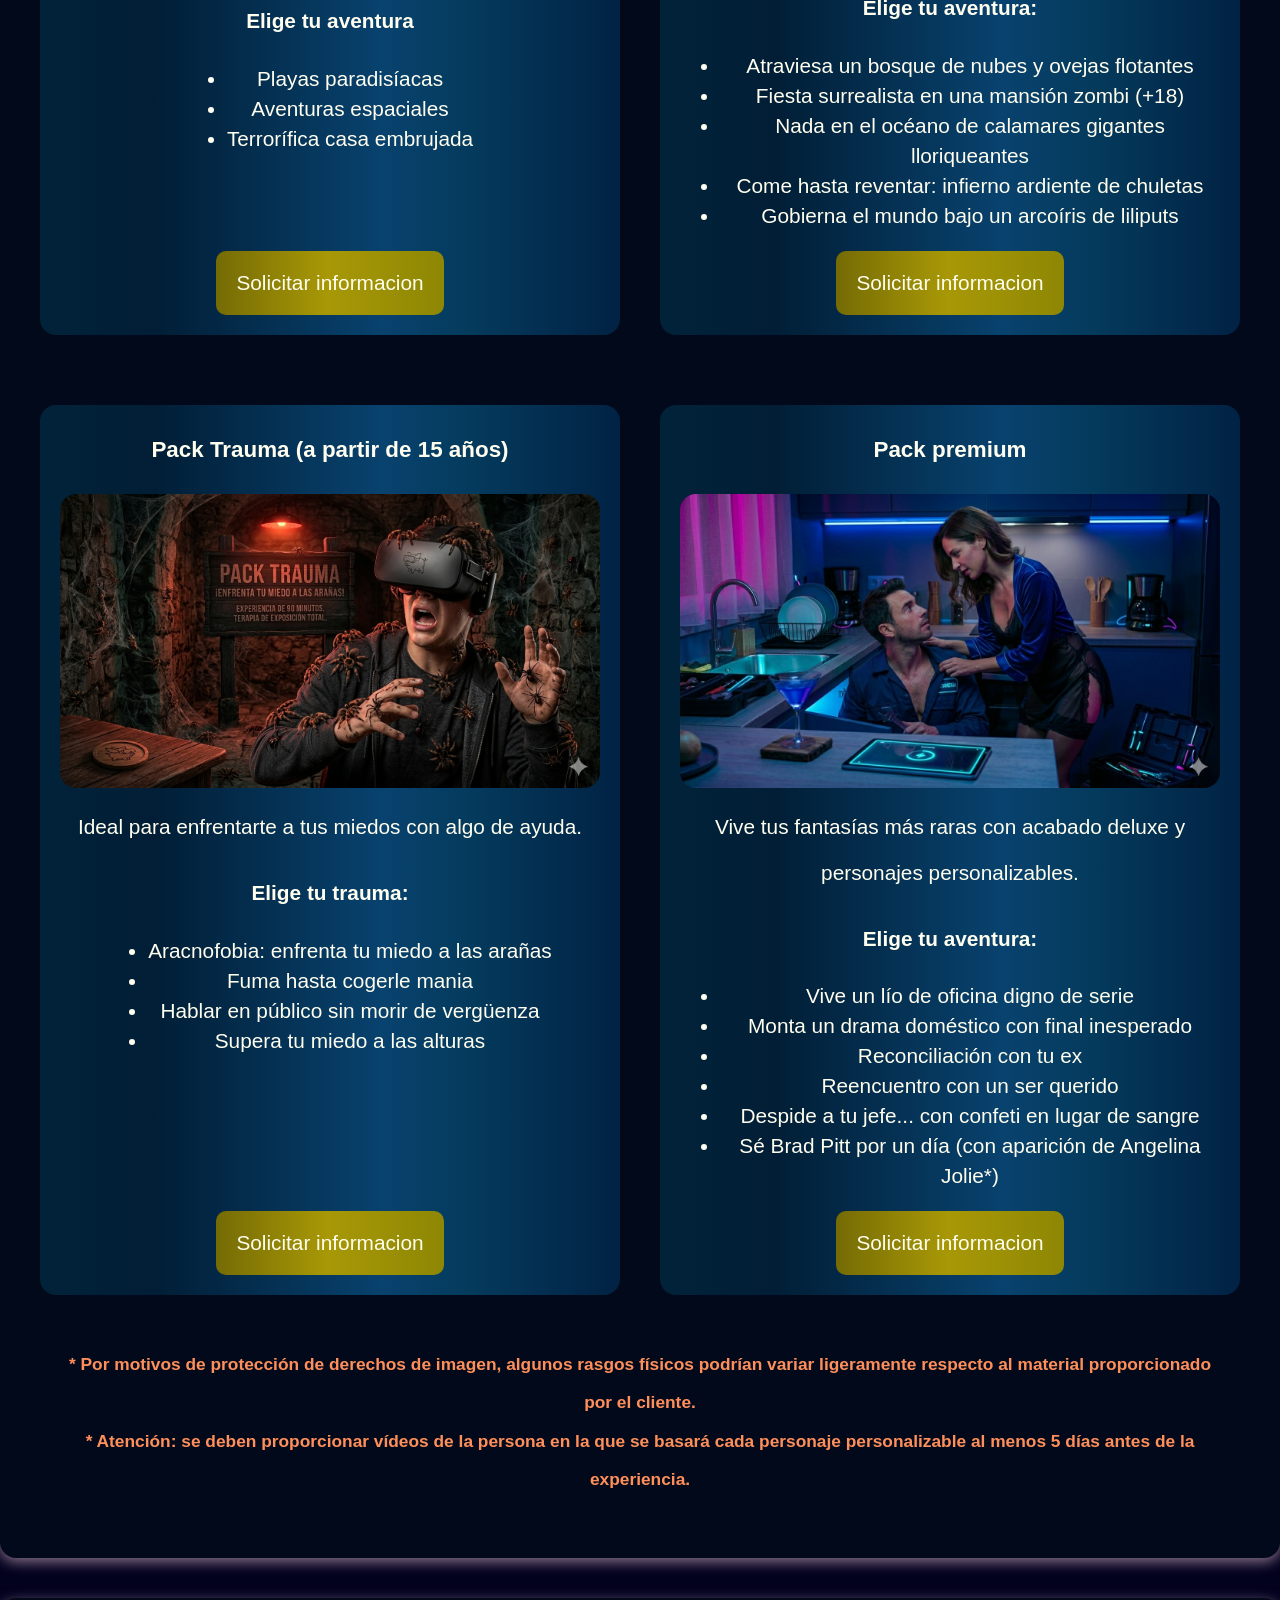
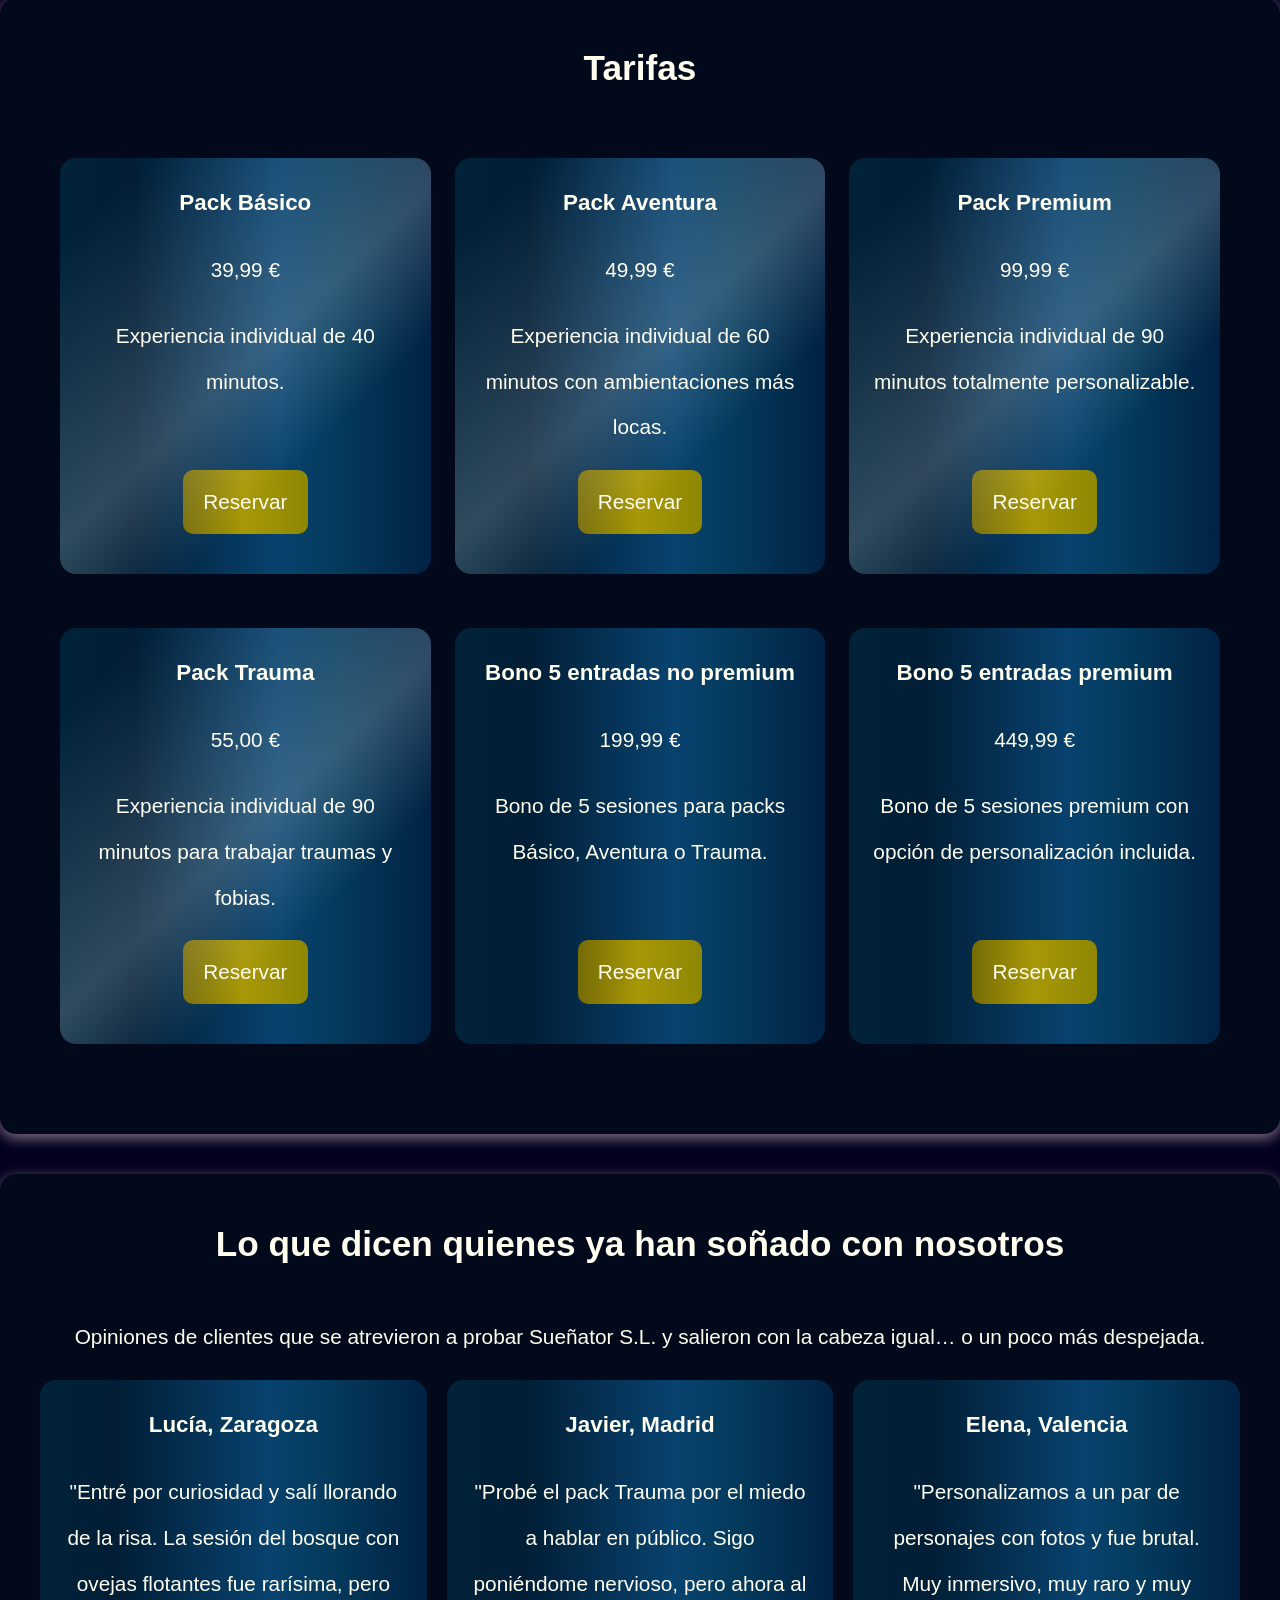
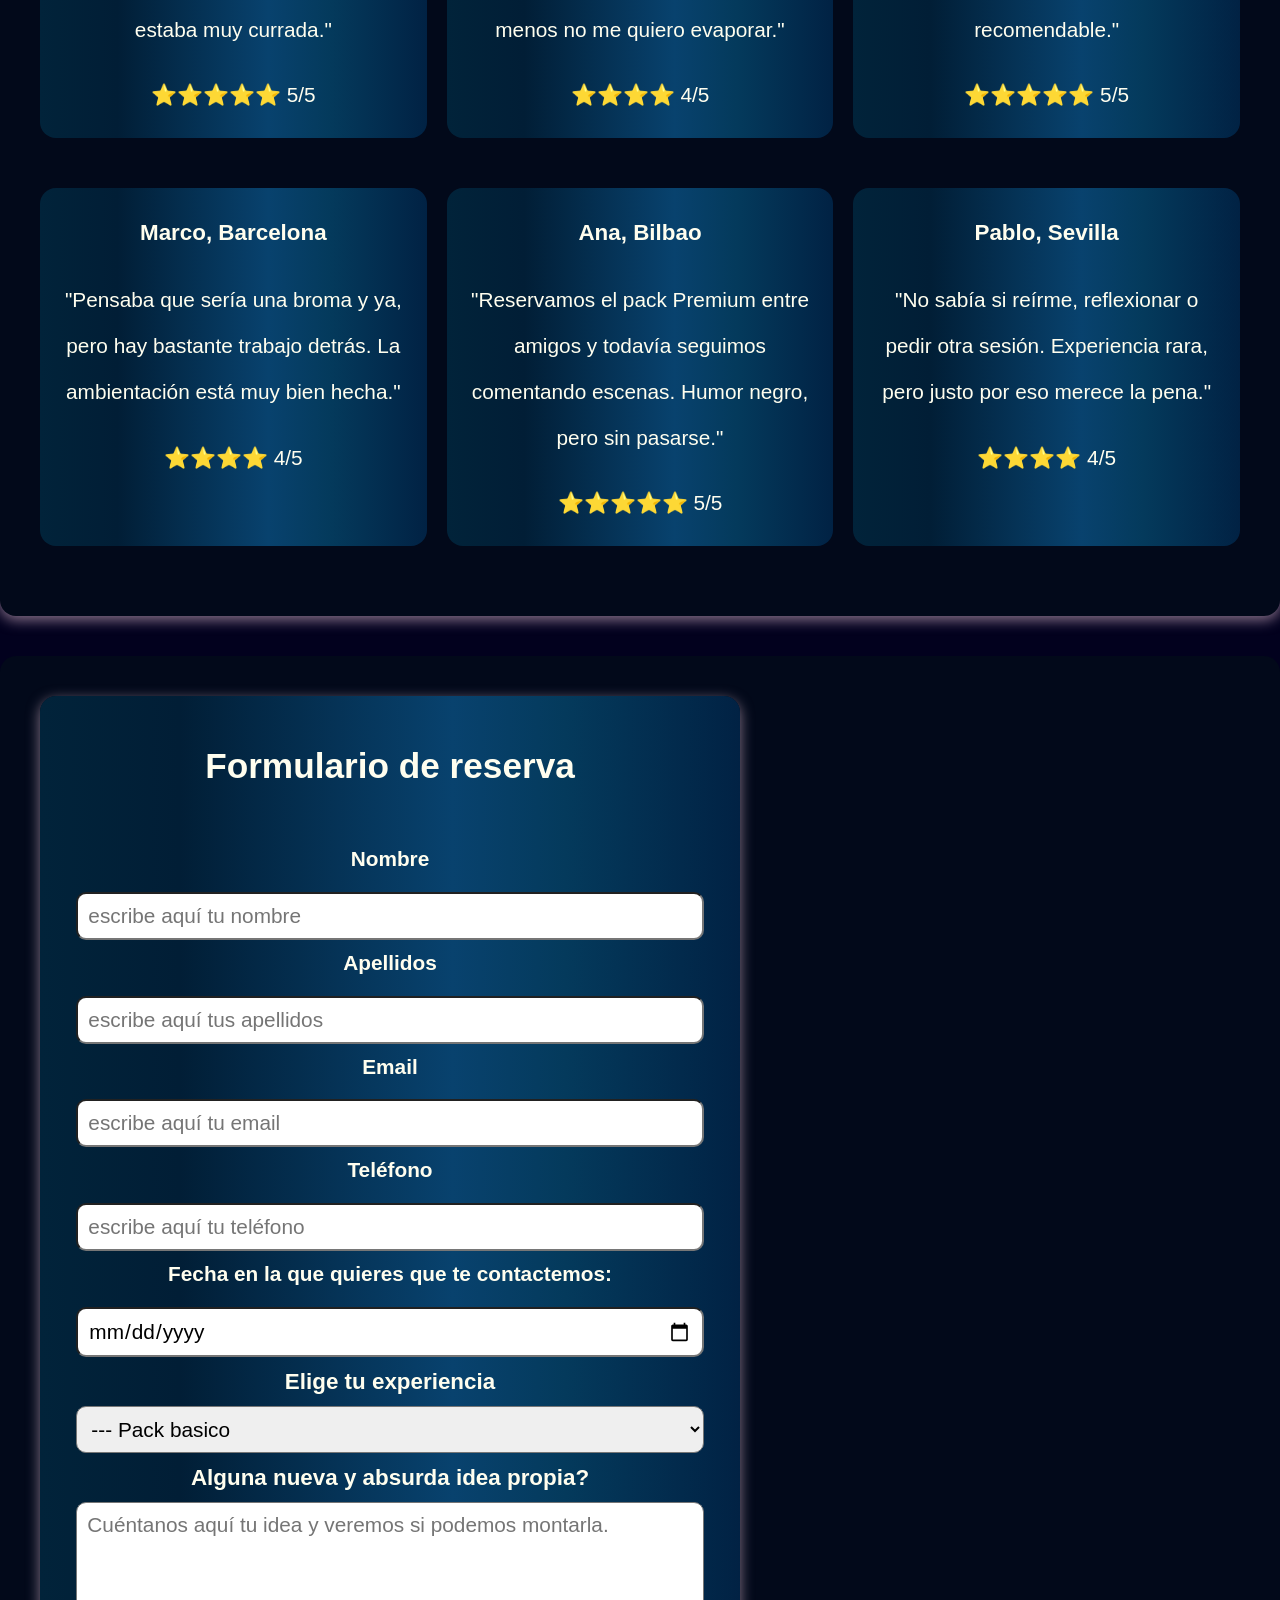
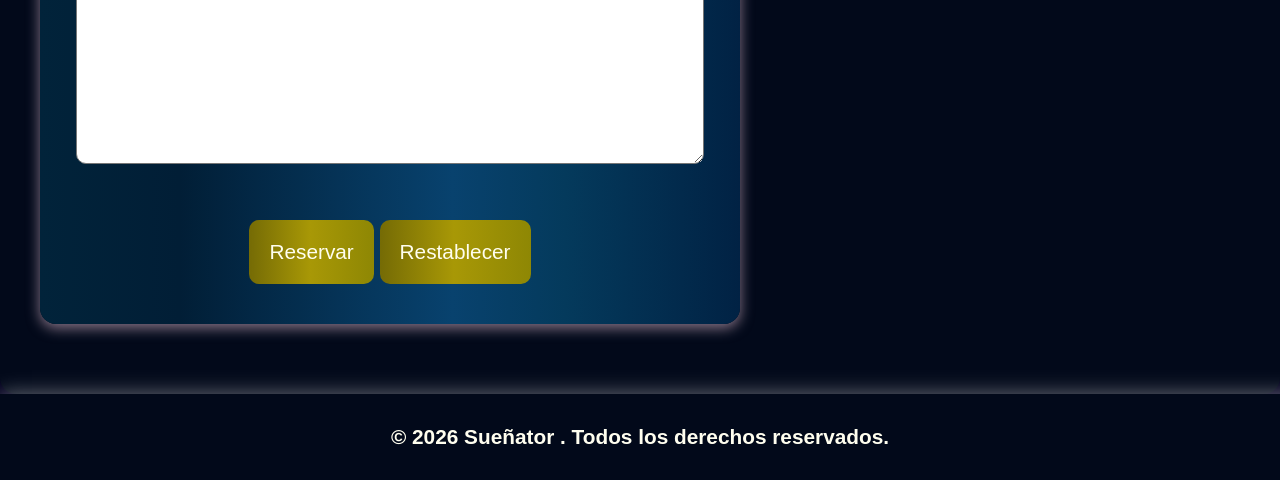
==== commit fc6dc57e: "img format bug fixed" ====
--- a/index.html
+++ b/index.html
@@ -153,7 +153,7 @@
         <article class="card">
           <h3>Pack aventura</h3>
           <figure>
-            <img src="pack2.jpg" alt="Pack Aventura" />
+            <img src="pack2.png" alt="Pack Aventura" />
             <figcaption>
               Para quienes quieren algo más intenso y surrealista.
             </figcaption>
@@ -174,7 +174,7 @@
         <article class="card">
           <h3>Pack Trauma (a partir de 15 años)</h3>
           <figure>
-            <img src="pack3.jpg" alt="Pack Trauma" />
+            <img src="pack3.png" alt="Pack Trauma" />
             <figcaption>
               Ideal para enfrentarte a tus miedos con algo de ayuda.
             </figcaption>
@@ -194,7 +194,7 @@
         <article class="card">
           <h3>Pack premium</h3>
           <figure>
-            <img src="pack4.jpg" alt="Pack Premium" />
+            <img src="pack4.png" alt="Pack Premium" />
             <figcaption>
               Vive tus fantasías más raras con acabado deluxe y personajes
               personalizables.
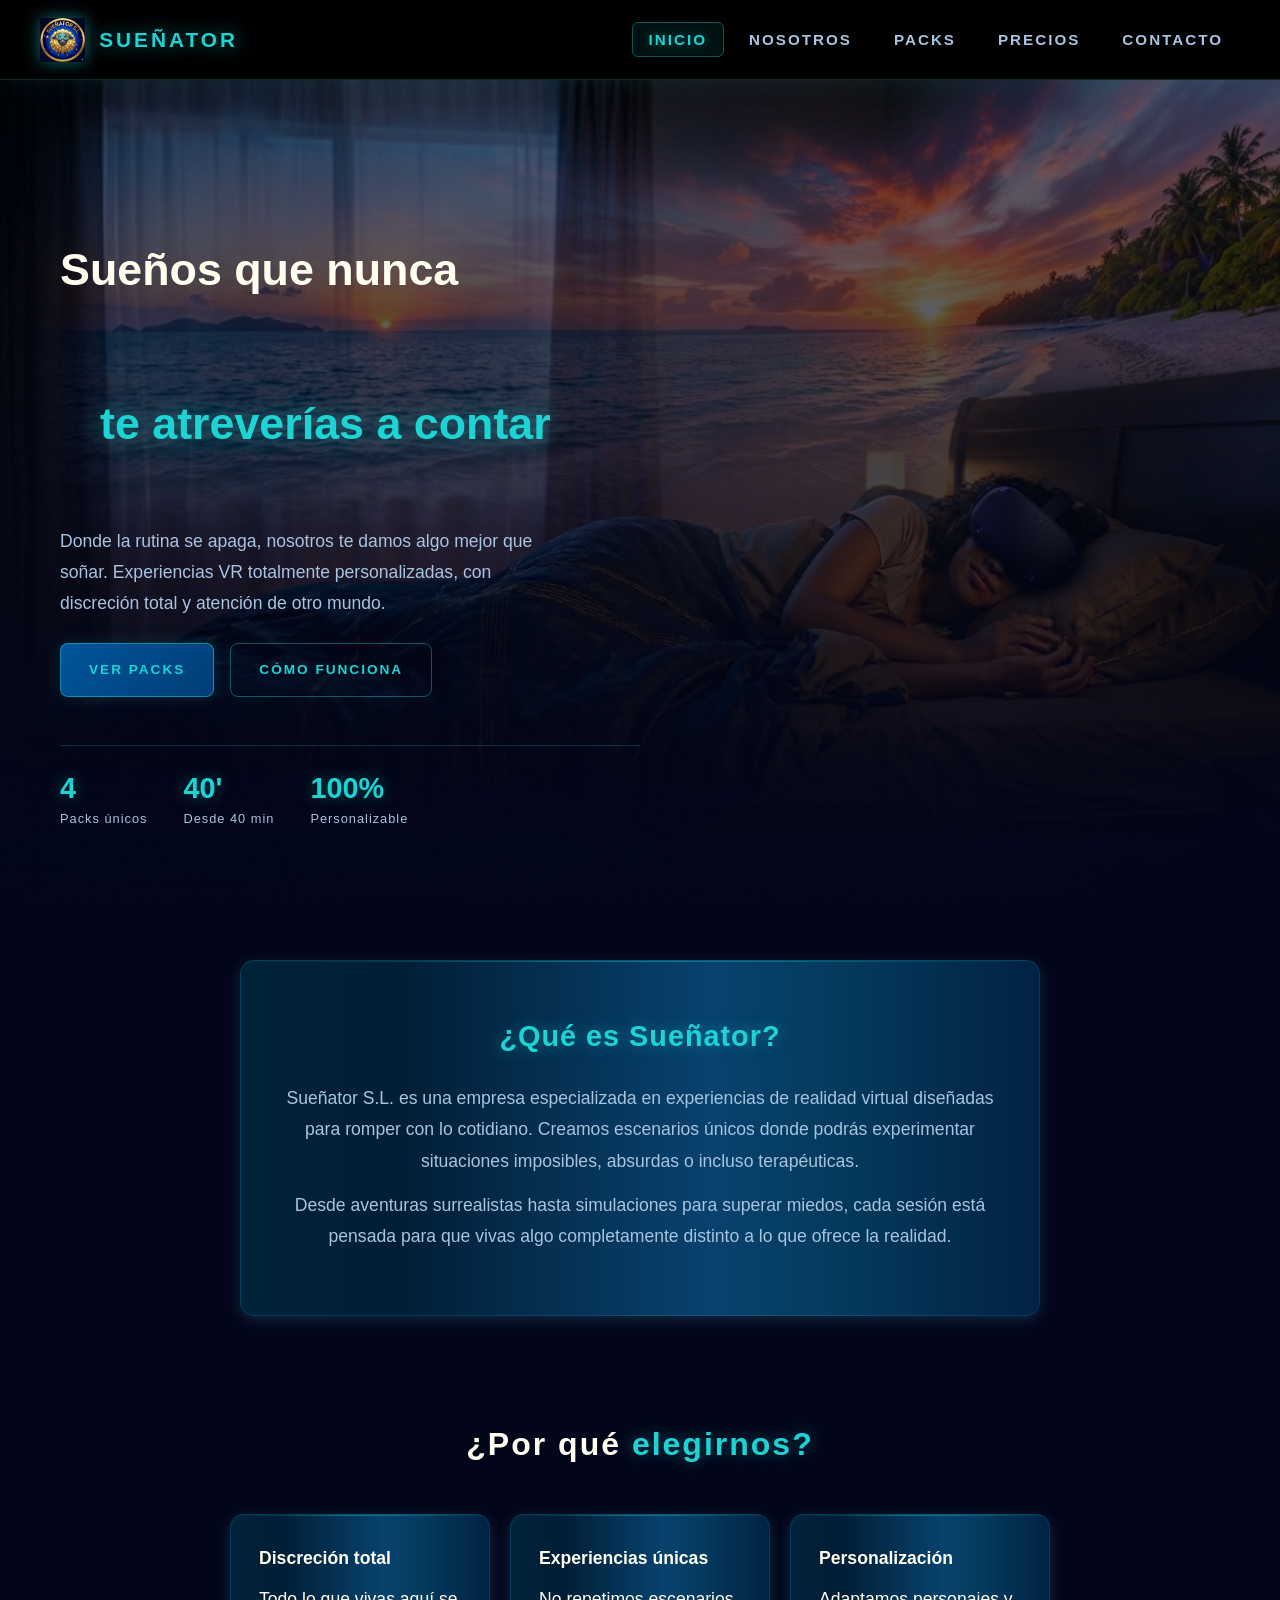
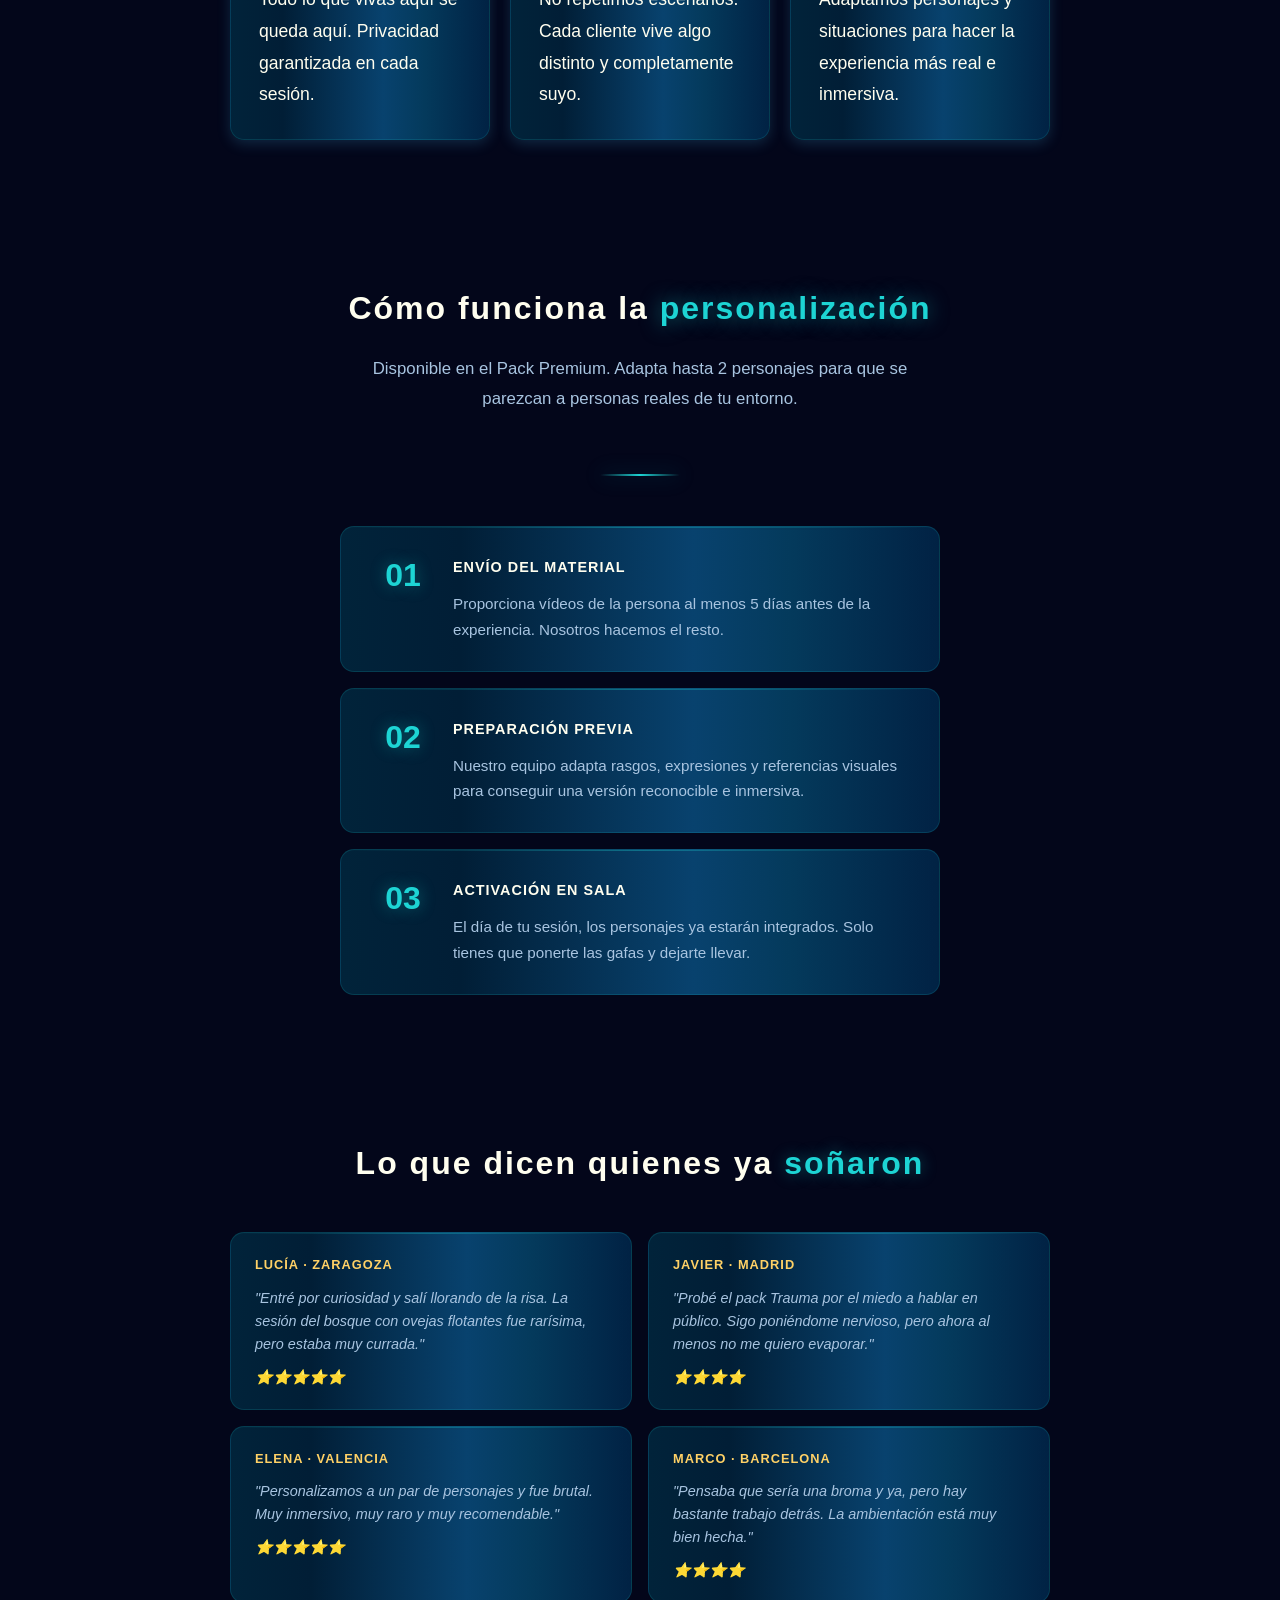
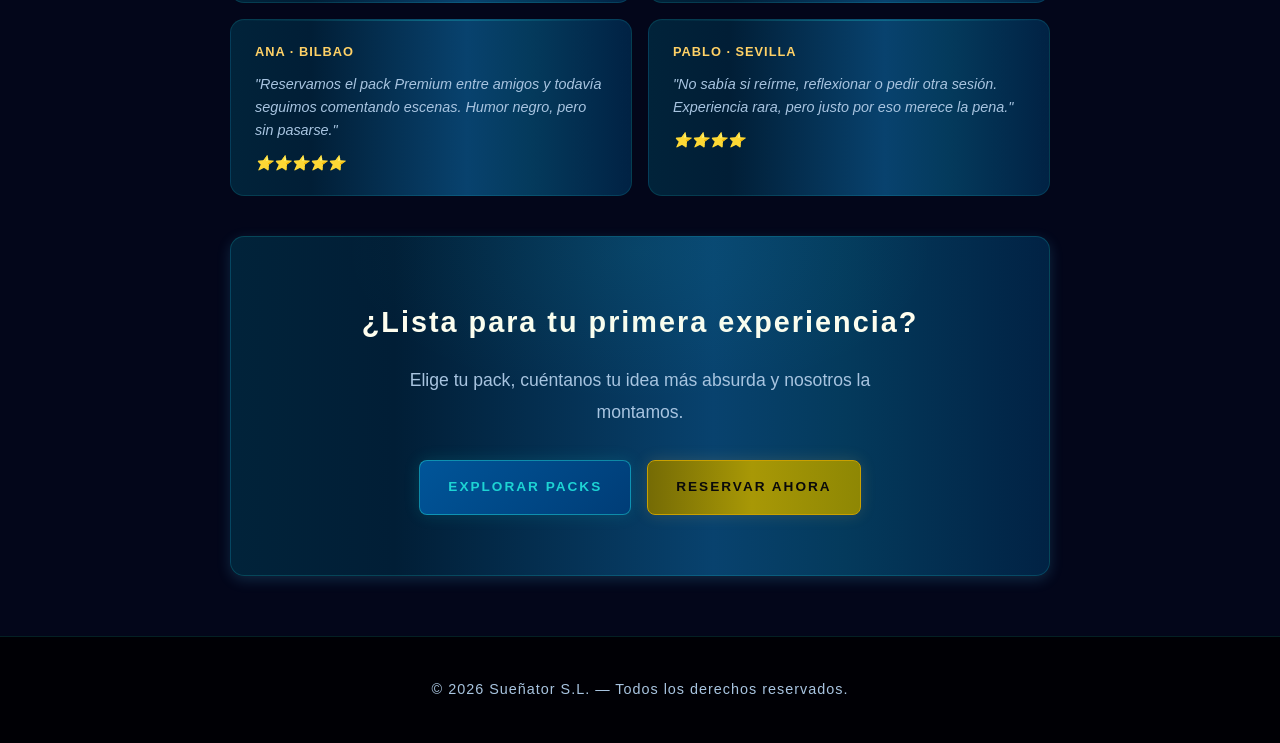
==== commit e7f3432f: "index.html updated Fixed issues in index.html and added an image to improve visual layout" ====
--- a/index.html
+++ b/index.html
@@ -3,476 +3,230 @@
   <head>
     <meta charset="UTF-8" />
     <meta name="viewport" content="width=device-width, initial-scale=1.0" />
-    <title>Sueñator S.L.</title>
+    <title>Sueñator S.L. — Inicio</title>
     <link rel="stylesheet" href="suenhator.css" />
-    <link
-      rel="stylesheet"
-      href="https://cdnjs.cloudflare.com/ajax/libs/animate.css/4.1.1/animate.min.css"
-    />
   </head>
+
   <body>
     <header>
-      <div class="textoHeader">
-        <h1 class="titulo animate__animated animate__bounceIn">
-          SUEÑATOR S.L.
-        </h1>
-        <p class="subtitulo">
-          <strong>
-            Donde la rutina se apaga, nosotros te damos algo mejor que soñar.
-          </strong>
-        </p>
+      <div class="logo-cabecera">
+        <a href="index.html" class="logo-enlace"
+          ><img src="logo.png" alt="Logo Sueñator"
+        /></a>
+        <a href="index.html" class="logo-enlace"><h1>SUEÑATOR</h1></a>
       </div>
-
-      <figure class="logo animate__animated animate__fadeIn animate__delay-.9s">
-        <img src="logo.png" alt="logo de empresa" width="100" />
-      </figure>
+      <nav>
+        <ul>
+          <li><a href="index.html" class="activo">Inicio</a></li>
+          <li><a href="sobreNosotros.html">Nosotros</a></li>
+          <li><a href="packs.html">Packs</a></li>
+          <li><a href="precios.html">Precios</a></li>
+          <li><a href="contacto.html">Contacto</a></li>
+        </ul>
+      </nav>
     </header>
 
-    <nav class="menuNav">
-      <ul>
-        <li><a href="#sobreNosotros">Sobre nosotros</a></li>
-        <li><a href="#packs">Packs</a></li>
-        <li><a href="#precios">Precios</a></li>
-        <li><a href="#contacto">Contacto</a></li>
-      </ul>
-    </nav>
-
-    <section class="hero">
-      <div class="hero-layout">
-        <figure class="hero-media">
+    <main>
+      <section class="hero">
+        <div class="media-hero">
           <img
             src="hero.png"
-            alt="Persona tumbada en una cama viviendo una experiencia inmersiva de realidad virtual"
+            alt="Persona tumbada viviendo una experiencia de realidad virtual inmersiva"
           />
-        </figure>
-
-        <article class="hero-card">
-          <h2>VR con personajes inspirados en personas reales de tu entorno</h2>
+        </div>
+
+        <div class="tarjeta-hero">
+          <h2>
+            Sueños que nunca
+            <span class="destacado">te atreverías a contar</span>
+          </h2>
           <p>
-            Sueñator S.L. ofrece personalización física para que ciertos
-            personajes se parezcan a personas reales de tu entorno dentro de la
-            experiencia.
+            Donde la rutina se apaga, nosotros te damos algo mejor que soñar.
+            Experiencias VR totalmente personalizadas, con discreción total y
+            atención de otro mundo.
           </p>
-          <button type="button" class="btn btn-hero">
-            <a href="#como-funciona">Como funciona</a>
-          </button>
-          <div class="shine"></div>
-        </article>
-      </div>
-    </section>
-
-    <section id="sobreNosotros" class="presentacion">
-      <h2>Sobre nosotros</h2>
-      <figure class="contenedorImg">
-        <img
-          src="ovejitas2.png"
-          title="ovejitas volando"
-          alt="Es una imagen de ovejas volando en un cielo estrellado"
-        />
-      </figure>
-      <p>
-        <strong>
-          Transformamos tus ideas más locas en experiencias de realidad virtual
-          inolvidables.
-        </strong>
-      </p>
-
-      <p>
-        Imagina vivir aventuras imposibles desde la comodidad de una sala
-        privada, con atención personalizada y discreción total.
-      </p>
-      <p>
-        Vive <span class="trozo">sin consecuencias</span> una conversación
-        pendiente, una reconciliación improbable o esa fantasía absurda que
-        nunca contarías en voz alta.
-      </p>
-      <p>
-        Además, personalizamos personajes y situaciones a partir de material
-        aportado por el cliente, para que cada experiencia resulte todavía más
-        inmersiva, más rara y bastante más tuya.
-      </p>
-    </section>
-
-    <section id="como-funciona">
-      <h2>Como funciona la personalización</h2>
-      <p>
-        La personalización física de personajes está disponible únicamente en el
-        Pack Premium y permite adaptar hasta un máximo de 2 personajes para que
-        se parezcan visualmente a personas reales de tu entorno.
-      </p>
-
-      <div class="como-funciona-steps">
-        <article class="step-card">
-          <h3>1. Envío del material</h3>
-          <p>
-            Debes proporcionar vídeos de la persona en la que se basará cada
-            personaje personalizable al menos 5 días antes de la experiencia.
-          </p>
-        </article>
-
-        <article class="step-card">
-          <h3>2. Preparación previa</h3>
-          <p>
-            Nuestro equipo adapta rasgos, expresiones y referencias visuales
-            para conseguir una versión reconocible dentro del universo de la
-            experiencia virtual.
-          </p>
-        </article>
-
-        <article class="step-card">
-          <h3>3. Activación en sala</h3>
-          <p>
-            El día de la sesión, los personajes ya estarán integrados en la
-            experiencia para ofrecer una inmersión mayor sin alterar el tono
-            creativo del pack contratado.
-          </p>
-        </article>
-      </div>
-    </section>
-
-    <section id="packs" class="nuestrosPacks">
-      <h2>Nuestros Packs</h2>
-      <div class="packs">
-        <article class="card">
-          <h3>Pack Básico (para empezar sin liarla demasiado)</h3>
-          <figure>
-            <img src="pack1.jpg" alt="Pack Básico" />
-            <figcaption>Perfecto para una primera experiencia.</figcaption>
-          </figure>
-          <p><strong>Elige tu aventura</strong></p>
-          <ul>
-            <li>Playas paradisíacas</li>
-            <li>Aventuras espaciales</li>
-            <li>Terrorífica casa embrujada</li>
-          </ul>
-          <button type="button" class="btn btn-info">
-            <a href="#contacto">Solicitar informacion</a>
-          </button>
-        </article>
-
-        <article class="card">
-          <h3>Pack aventura</h3>
-          <figure>
-            <img src="pack2.png" alt="Pack Aventura" />
-            <figcaption>
-              Para quienes quieren algo más intenso y surrealista.
-            </figcaption>
-          </figure>
-          <p><strong>Elige tu aventura:</strong></p>
-          <ul>
-            <li>Atraviesa un bosque de nubes y ovejas flotantes</li>
-            <li>Fiesta surrealista en una mansión zombi (+18)</li>
-            <li>Nada en el océano de calamares gigantes lloriqueantes</li>
-            <li>Come hasta reventar: infierno ardiente de chuletas</li>
-            <li>Gobierna el mundo bajo un arcoíris de liliputs</li>
-          </ul>
-          <button type="button" class="btn btn-info">
-            <a href="#contacto">Solicitar informacion</a>
-          </button>
-        </article>
-
-        <article class="card">
-          <h3>Pack Trauma (a partir de 15 años)</h3>
-          <figure>
-            <img src="pack3.png" alt="Pack Trauma" />
-            <figcaption>
-              Ideal para enfrentarte a tus miedos con algo de ayuda.
-            </figcaption>
-          </figure>
-          <p><strong>Elige tu trauma:</strong></p>
-          <ul>
-            <li>Aracnofobia: enfrenta tu miedo a las arañas</li>
-            <li>Fuma hasta cogerle mania</li>
-            <li>Hablar en público sin morir de vergüenza</li>
-            <li>Supera tu miedo a las alturas</li>
-          </ul>
-          <button type="button" class="btn btn-info">
-            <a href="#contacto">Solicitar informacion</a>
-          </button>
-        </article>
-
-        <article class="card">
-          <h3>Pack premium</h3>
-          <figure>
-            <img src="pack4.png" alt="Pack Premium" />
-            <figcaption>
-              Vive tus fantasías más raras con acabado deluxe y personajes
-              personalizables.
-            </figcaption>
-          </figure>
-          <p><strong>Elige tu aventura:</strong></p>
-          <ul>
-            <li>Vive un lío de oficina digno de serie</li>
-            <li>Monta un drama doméstico con final inesperado</li>
-            <li>Reconciliación con tu ex</li>
-            <li>Reencuentro con un ser querido</li>
-            <li>Despide a tu jefe... con confeti en lugar de sangre</li>
-            <li>Sé Brad Pitt por un día (con aparición de Angelina Jolie*)</li>
-          </ul>
-          <button type="button" class="btn btn-info">
-            <a href="#contacto">Solicitar informacion</a>
-          </button>
-        </article>
-      </div>
-
-      <div class="notaLegal">
+          <div class="acciones-hero">
+            <a href="packs.html" class="btn btn-primario">Ver packs</a>
+            <a href="sobreNosotros.html" class="btn btn-contorno"
+              >Cómo funciona</a
+            >
+          </div>
+          <div class="estadisticas-hero">
+            <div>
+              <div class="num-stat">4</div>
+              <div class="etiq-stat">Packs únicos</div>
+            </div>
+            <div>
+              <div class="num-stat">40'</div>
+              <div class="etiq-stat">Desde 40 min</div>
+            </div>
+            <div>
+              <div class="num-stat">100%</div>
+              <div class="etiq-stat">Personalizable</div>
+            </div>
+          </div>
+        </div>
+      </section>
+
+      <section class="intro">
+        <h2>¿Qué es Sueñator?</h2>
         <p>
-          * Por motivos de protección de derechos de imagen, algunos rasgos
-          físicos podrían variar ligeramente respecto al material proporcionado
-          por el cliente.
+          Sueñator S.L. es una empresa especializada en experiencias de realidad
+          virtual diseñadas para romper con lo cotidiano. Creamos escenarios
+          únicos donde podrás experimentar situaciones imposibles, absurdas o
+          incluso terapéuticas.
         </p>
         <p>
-          * Atención: se deben proporcionar vídeos de la persona en la que se
-          basará cada personaje personalizable al menos 5 días antes de la
-          experiencia.
+          Desde aventuras surrealistas hasta simulaciones para superar miedos,
+          cada sesión está pensada para que vivas algo completamente distinto a
+          lo que ofrece la realidad.
         </p>
-      </div>
-    </section>
-
-    <section id="precios">
-      <h2>Tarifas</h2>
-      <div class="precios">
-        <article class="card precio">
-          <h3>Pack Básico</h3>
-          <p>39,99 €</p>
-          <p>Experiencia individual de 40 minutos.</p>
-          <button type="button" class="btn btn-comprar">
-            <a href="#contacto">Reservar</a>
-          </button>
-          <div class="shine"></div>
-        </article>
-
-        <article class="card precio">
-          <h3>Pack Aventura</h3>
-          <p>49,99 €</p>
+      </section>
+
+      <section class="destacado">
+        <h2>¿Por qué <span>elegirnos?</span></h2>
+        <div class="rejilla">
+          <div class="tarjeta">
+            <h3>Discreción total</h3>
+            <p>
+              Todo lo que vivas aquí se queda aquí. Privacidad garantizada en
+              cada sesión.
+            </p>
+          </div>
+          <div class="tarjeta">
+            <h3>Experiencias únicas</h3>
+            <p>
+              No repetimos escenarios. Cada cliente vive algo distinto y
+              completamente suyo.
+            </p>
+          </div>
+          <div class="tarjeta">
+            <h3>Personalización</h3>
+            <p>
+              Adaptamos personajes y situaciones para hacer la experiencia más
+              real e inmersiva.
+            </p>
+          </div>
+        </div>
+      </section>
+
+      <section class="seccion">
+        <h2 class="titulo-seccion">
+          Cómo funciona la <span>personalización</span>
+        </h2>
+        <p class="subtitulo-seccion">
+          Disponible en el Pack Premium. Adapta hasta 2 personajes para que se
+          parezcan a personas reales de tu entorno.
+        </p>
+        <div class="divisor-seccion"></div>
+
+        <div class="rejilla-pasos">
+          <article class="tarjeta-paso">
+            <div class="num-paso">01</div>
+            <div class="contenido-paso">
+              <h3>Envío del material</h3>
+              <p>
+                Proporciona vídeos de la persona al menos 5 días antes de la
+                experiencia. Nosotros hacemos el resto.
+              </p>
+            </div>
+          </article>
+          <article class="tarjeta-paso">
+            <div class="num-paso">02</div>
+            <div class="contenido-paso">
+              <h3>Preparación previa</h3>
+              <p>
+                Nuestro equipo adapta rasgos, expresiones y referencias visuales
+                para conseguir una versión reconocible e inmersiva.
+              </p>
+            </div>
+          </article>
+          <article class="tarjeta-paso">
+            <div class="num-paso">03</div>
+            <div class="contenido-paso">
+              <h3>Activación en sala</h3>
+              <p>
+                El día de tu sesión, los personajes ya estarán integrados. Solo
+                tienes que ponerte las gafas y dejarte llevar.
+              </p>
+            </div>
+          </article>
+        </div>
+      </section>
+
+      <section class="opiniones">
+        <h2>
+          Lo que dicen quienes ya
+          <span class="titulo-destacado-cian">soñaron</span>
+        </h2>
+
+        <div class="rejilla-opiniones">
+          <article class="tarjeta-opinion">
+            <h3>Lucía · Zaragoza</h3>
+            <p>
+              "Entré por curiosidad y salí llorando de la risa. La sesión del
+              bosque con ovejas flotantes fue rarísima, pero estaba muy
+              currada."
+            </p>
+            <p class="estrellas">⭐⭐⭐⭐⭐</p>
+          </article>
+          <article class="tarjeta-opinion">
+            <h3>Javier · Madrid</h3>
+            <p>
+              "Probé el pack Trauma por el miedo a hablar en público. Sigo
+              poniéndome nervioso, pero ahora al menos no me quiero evaporar."
+            </p>
+            <p class="estrellas">⭐⭐⭐⭐</p>
+          </article>
+          <article class="tarjeta-opinion">
+            <h3>Elena · Valencia</h3>
+            <p>
+              "Personalizamos a un par de personajes y fue brutal. Muy
+              inmersivo, muy raro y muy recomendable."
+            </p>
+            <p class="estrellas">⭐⭐⭐⭐⭐</p>
+          </article>
+          <article class="tarjeta-opinion">
+            <h3>Marco · Barcelona</h3>
+            <p>
+              "Pensaba que sería una broma y ya, pero hay bastante trabajo
+              detrás. La ambientación está muy bien hecha."
+            </p>
+            <p class="estrellas">⭐⭐⭐⭐</p>
+          </article>
+          <article class="tarjeta-opinion">
+            <h3>Ana · Bilbao</h3>
+            <p>
+              "Reservamos el pack Premium entre amigos y todavía seguimos
+              comentando escenas. Humor negro, pero sin pasarse."
+            </p>
+            <p class="estrellas">⭐⭐⭐⭐⭐</p>
+          </article>
+          <article class="tarjeta-opinion">
+            <h3>Pablo · Sevilla</h3>
+            <p>
+              "No sabía si reírme, reflexionar o pedir otra sesión. Experiencia
+              rara, pero justo por eso merece la pena."
+            </p>
+            <p class="estrellas">⭐⭐⭐⭐</p>
+          </article>
+        </div>
+
+        <div class="banner-cta">
+          <h2>¿Lista para tu primera experiencia?</h2>
           <p>
-            Experiencia individual de 60 minutos con ambientaciones más locas.
+            Elige tu pack, cuéntanos tu idea más absurda y nosotros la montamos.
           </p>
-          <button type="button" class="btn btn-comprar">
-            <a href="#contacto">Reservar</a>
-          </button>
-          <div class="shine"></div>
-        </article>
-
-        <article class="card precio">
-          <h3>Pack Premium</h3>
-          <p>99,99 €</p>
-          <p>Experiencia individual de 90 minutos totalmente personalizable.</p>
-          <button type="button" class="btn btn-comprar">
-            <a href="#contacto">Reservar</a>
-          </button>
-          <div class="shine"></div>
-        </article>
-
-        <article class="card precio">
-          <h3>Pack Trauma</h3>
-          <p>55,00 €</p>
-          <p>
-            Experiencia individual de 90 minutos para trabajar traumas y fobias.
-          </p>
-          <button type="button" class="btn btn-comprar">
-            <a href="#contacto">Reservar</a>
-          </button>
-          <div class="shine"></div>
-        </article>
-
-        <article class="card precio sin-sombra">
-          <h3>Bono 5 entradas no premium</h3>
-          <p>199,99 €</p>
-          <p>Bono de 5 sesiones para packs Básico, Aventura o Trauma.</p>
-          <button type="button" class="btn btn-comprar">
-            <a href="#contacto">Reservar</a>
-          </button>
-        </article>
-
-        <article class="card precio sin-sombra">
-          <h3>Bono 5 entradas premium</h3>
-          <p>449,99 €</p>
-          <p>
-            Bono de 5 sesiones premium con opción de personalización incluida.
-          </p>
-          <button type="button" class="btn btn-comprar">
-            <a href="#contacto">Reservar</a>
-          </button>
-        </article>
-      </div>
-    </section>
-
-    <section id="opiniones" class="section opiniones">
-      <h2>Lo que dicen quienes ya han soñado con nosotros</h2>
-      <p class="muted">
-        Opiniones de clientes que se atrevieron a probar Sueñator S.L. y
-        salieron con la cabeza igual… o un poco más despejada.
-      </p>
-
-      <div class="grid opiniones-grid">
-        <article class="card opinion-card">
-          <h3>Lucía, Zaragoza</h3>
-          <p>
-            "Entré por curiosidad y salí llorando de la risa. La sesión del
-            bosque con ovejas flotantes fue rarísima, pero estaba muy currada."
-          </p>
-          <p class="estrellas">⭐⭐⭐⭐⭐ <span>5/5</span></p>
-        </article>
-
-        <article class="card opinion-card">
-          <h3>Javier, Madrid</h3>
-          <p>
-            "Probé el pack Trauma por el miedo a hablar en público. Sigo
-            poniéndome nervioso, pero ahora al menos no me quiero evaporar."
-          </p>
-          <p class="estrellas">⭐⭐⭐⭐ <span>4/5</span></p>
-        </article>
-
-        <article class="card opinion-card">
-          <h3>Elena, Valencia</h3>
-          <p>
-            "Personalizamos a un par de personajes con fotos y fue brutal. Muy
-            inmersivo, muy raro y muy recomendable."
-          </p>
-          <p class="estrellas">⭐⭐⭐⭐⭐ <span>5/5</span></p>
-        </article>
-
-        <article class="card opinion-card">
-          <h3>Marco, Barcelona</h3>
-          <p>
-            "Pensaba que sería una broma y ya, pero hay bastante trabajo detrás.
-            La ambientación está muy bien hecha."
-          </p>
-          <p class="estrellas">⭐⭐⭐⭐ <span>4/5</span></p>
-        </article>
-
-        <article class="card opinion-card">
-          <h3>Ana, Bilbao</h3>
-          <p>
-            "Reservamos el pack Premium entre amigos y todavía seguimos
-            comentando escenas. Humor negro, pero sin pasarse."
-          </p>
-          <p class="estrellas">⭐⭐⭐⭐⭐ <span>5/5</span></p>
-        </article>
-
-        <article class="card opinion-card">
-          <h3>Pablo, Sevilla</h3>
-          <p>
-            "No sabía si reírme, reflexionar o pedir otra sesión. Experiencia
-            rara, pero justo por eso merece la pena."
-          </p>
-          <p class="estrellas">⭐⭐⭐⭐ <span>4/5</span></p>
-        </article>
-      </div>
-    </section>
-
-    <section id="contacto" class="reserva">
-      <form class="form card">
-        <fieldset>
-          <h2>Formulario de reserva</h2>
-          <label class="label">
-            <span>Nombre</span>
-            <input required type="text" placeholder="escribe aquí tu nombre" />
-          </label>
-
-          <p></p>
-          <label class="label">
-            <span>Apellidos</span>
-            <input
-              required
-              type="text"
-              placeholder="escribe aquí tus apellidos"
-            />
-          </label>
-
-          <p></p>
-          <label class="label">
-            <span>Email</span>
-            <input required type="email" placeholder="escribe aquí tu email" />
-          </label>
-
-          <p></p>
-          <label class="label">
-            <span>Teléfono </span>
-            <input type="tel" placeholder="escribe aquí tu teléfono" />
-          </label>
-
-          <p></p>
-          <label class="label">
-            <span>Fecha en la que quieres que te contactemos:</span>
-            <input type="date" />
-          </label>
-          <p></p>
-
-          <h3>Elige tu experiencia</h3>
-          <select name="ambientacion">
-            <option disabled selected value="selected">--- Pack basico</option>
-            <option value="playa">Playas paradisíacas</option>
-            <option value="espacio">Aventuras espaciales</option>
-            <option value="terror">Terrorífica casa embrujada</option>
-            <option disabled value="selected">--- Pack aventura</option>
-            <option value="bosque">
-              Atraviesa un bosque de nubes y ovejas flotantes
-            </option>
-            <option value="mansion">Fiesta en la mansión Playboy zombi</option>
-            <option value="oceano">
-              Nada en el océano de calamares gigantes lloriqueantes
-            </option>
-            <option value="infierno">
-              Come hasta reventar: infierno ardiente de chuletas
-            </option>
-            <option value="liliputiense">
-              Gobierna el mundo bajo un arcoíris de liliputs
-            </option>
-            <option disabled value="selected">--- Pack trauma</option>
-            <option value="aracnofobia">
-              Aracnofobia: enfrenta tu miedo a las arañas
-            </option>
-            <option value="fumar">Terapia para dejar de fumar</option>
-            <option value="escena-publico">
-              Hablar en público sin morir de vergüenza
-            </option>
-            <option value="alturas">Supera tu miedo a las alturas</option>
-            <option value="examenes">
-              Simula exámenes eternos... y sobrevive
-            </option>
-            <option disabled value="selected">--- Pack premium</option>
-            <option value="infiel">
-              Vive un lío de oficina digno de serie (cara personalizable*)
-            </option>
-            <option value="infiel-mujer">
-              Monta un drama doméstico con final inesperado (cara
-              personalizable*)
-            </option>
-            <option value="reconciliacion">
-              Reconciliación con tu ex (vídeos necesarios)
-            </option>
-            <option value="resurreccion">
-              Reencuentro con un ser querido (vídeos necesarios)
-            </option>
-            <option value="punetazo">
-              Despide a tu jefe... con confeti en lugar de sangre (vídeos
-              necesarios*)
-            </option>
-            <option value="bradpitt">
-              Sé Brad Pitt* por un día (con aparición de Angelina Jolie*)
-            </option>
-            <option disabled value="selected">--- Bonos</option>
-            <option value="bono-no-premium">Bono 5 entradas no premium</option>
-            <option value="bono-premium">Bono 5 entradas premium</option>
-          </select>
-
-          <h3>Alguna nueva y absurda idea propia?</h3>
-          <textarea
-            name="mensaje"
-            cols="50"
-            rows="10"
-            placeholder="Cuéntanos aquí tu idea y veremos si podemos montarla."
-          ></textarea>
-          <button type="submit" class="btn btn-enviar">Reservar</button>
-          <button type="reset" class="btn btn-borrar">Restablecer</button>
-        </fieldset>
-      </form>
-    </section>
+          <div class="acciones-cta">
+            <a href="packs.html" class="btn btn-primario">Explorar packs</a>
+            <a href="contacto.html" class="btn btn-dorado">Reservar ahora</a>
+          </div>
+        </div>
+      </section>
+    </main>
 
     <footer>
-      <p>&copy 2026 Sueñator . Todos los derechos reservados.</p>
+      <p>&copy; 2026 Sueñator S.L. — Todos los derechos reservados.</p>
     </footer>
   </body>
 </html>
--- a/suenhator.css
+++ b/suenhator.css
@@ -1,26 +1,22 @@
 * {
   box-sizing: border-box;
   margin: 0;
+  padding: 0;
   scroll-behavior: smooth;
 }
 
 :root {
-  --bg: #02091a;
   --fondo: #02011e;
-  --gap: 40px;
-  --card: rgb(1, 26, 63);
-  --text: #fffeef;
-  --header: #000000;
-  --shadow: 0 8px 22px rgba(246, 229, 239, 0.521);
-  --basicShadow: 0 4px 14px rgba(252, 211, 230, 0.537);
-  --r: 16px;
-  --padd: 20px;
-  --turquesa: #1dd4d4;
-  --verde-brillante: #00d68f;
-  --coral: #ff8f5a;
+  --texto: #fffeef;
+  --texto-tenue: #a8c4e0;
+
+  --cian: #1dd4d4;
+  --verde: #00d68f;
   --dorado: #ffd166;
-  --accent: #ff8f5a;
-  --gradient: linear-gradient(
+  --dorado-dim: #c9a000;
+  --morado: #b388ff;
+
+  --gradiente: linear-gradient(
     90deg,
     rgb(1, 35, 58) 0%,
     rgb(1, 30, 54) 20%,
@@ -28,617 +24,1721 @@
     rgb(4, 58, 92) 75%,
     rgb(1, 34, 68) 100%
   );
-  --gradient-gold: linear-gradient(
+  --gradiente-dorado: linear-gradient(
     90deg,
     rgb(117, 107, 5) 0%,
     rgb(168, 152, 6) 49%,
     rgb(142, 135, 4) 100%
   );
-  --hero-gradient: linear-gradient(
-    90deg,
-    rgb(117, 107, 5) 0%,
-    rgb(205, 185, 10) 49%,
-    rgb(142, 135, 4) 100%
+  --gradiente-hero: linear-gradient(
+    135deg,
+    rgb(1, 35, 58) 0%,
+    rgb(8, 66, 110) 60%,
+    rgb(1, 34, 68) 100%
   );
+
+  --sombra: 0 8px 22px rgba(246, 229, 239, 0.25);
+  --sombra-base: 0 4px 14px rgba(79, 195, 247, 0.18);
+  --brillo-cian:
+    0 0 20px rgba(29, 212, 212, 0.35), 0 0 50px rgba(29, 212, 212, 0.1);
+  --brillo-dorado:
+    0 0 20px rgba(255, 209, 102, 0.35), 0 0 50px rgba(255, 209, 102, 0.1);
+  --brillo-verde: 0 0 20px rgba(0, 214, 143, 0.35);
+
+  --r: 14px;
+  --alto-cabecera: 80px;
 }
 
 body {
-  margin: 0 auto;
-  font-size: 1.3rem;
   font-family: "Trebuchet MS", "Segoe UI", Tahoma, sans-serif;
-  color: var(--text);
-  line-height: 2.2;
-  background-color: var(--fondo);
-  padding-top: 200px;
-  text-align: center;
-}
-
+  background-color: #03061a;
+  color: var(--texto);
+  font-size: 1.1rem;
+  line-height: 1.8;
+  min-height: 100vh;
+  overflow-x: hidden;
+}
+
+/*Header*/
 header {
-  margin: 0 auto;
-  padding: 12px 20px;
-  background-color: var(--header);
-  color: var(--bg);
   position: fixed;
-  display: flex;
-  justify-content: center;
-  align-items: center;
-  gap: 40px;
-  min-width: 100%;
-  z-index: 1000;
   top: 0;
   left: 0;
   right: 0;
-  box-shadow: var(--basicShadow);
-}
-
-h1 {
-  line-height: 70px;
-  font-size: 3rem;
-}
-
-h2 {
-  line-height: 60px;
-  font-size: 2.2rem;
-  margin-bottom: 40px;
-}
-
-h3 {
-  color: var(--text);
-  font-size: 1.4rem;
-}
-
-a {
-  color: var(--text);
+  height: var(--alto-cabecera);
+  background: rgba(0, 0, 0, 0.96);
+  border-bottom: 1px solid rgba(29, 212, 212, 0.2);
+  backdrop-filter: blur(12px); /*para dar un efecto tipo cristal o desenfoque*/
+  display: flex;
+  align-items: center;
+  justify-content: space-between;
+  padding: 0 40px;
+  z-index: 1000;
+  box-shadow: 0 0 30px rgba(29, 212, 212, 0.1);
+}
+
+.logo-cabecera {
+  display: flex;
+  align-items: center;
+  gap: 14px;
+}
+
+.logo-enlace {
   text-decoration: none;
-}
-
-.logo img {
+  display: flex;
+  align-items: center;
+}
+
+.logo-cabecera img {
+  height: 44px;
+  width: auto;
+  filter: drop-shadow(0 0 8px rgba(29, 212, 212, 0.5));
+}
+
+.logo-cabecera h1 {
+  font-size: 1.3rem;
+  font-weight: 900;
+  color: var(--cian);
+  text-shadow: 0 0 20px rgba(29, 212, 212, 0.6);
+  letter-spacing: 3px;
+}
+
+nav ul {
+  list-style: none;
+  display: flex;
+  gap: 8px;
+  align-items: center;
+}
+
+nav ul li a {
+  font-weight: 600;
+  font-size: 0.95rem;
+  letter-spacing: 2px;
+  text-transform: uppercase;
+  color: var(--texto-tenue);
+  text-decoration: none;
+  padding: 8px 16px;
+  border-radius: 6px;
+  border: 1px solid transparent;
+  transition: all 0.25s ease;
+}
+
+nav ul li a:hover,
+nav ul li a.activo {
+  color: var(--cian);
+  border-color: rgba(29, 212, 212, 0.35);
+  background: rgba(29, 212, 212, 0.08);
+  text-shadow: 0 0 12px rgba(29, 212, 212, 0.5);
+}
+
+main {
+  position: relative;
+  z-index: 1;
+  padding-top: var(--alto-cabecera);
+  min-height: 100vh;
+}
+
+/*Cabecera principal*/
+.cabecera-pagina {
+  background: linear-gradient(135deg, #05042a 0%, #0a1540 100%);
+  border-bottom: 1px solid rgba(29, 212, 212, 0.2);
+  padding: 80px 40px 60px;
+  text-align: center;
+  position: relative;
   overflow: hidden;
-  height: auto;
-  width: 150px;
-  transition: transform 0.2s ease-in-out;
-}
-
-.logo img:hover {
-  transform: scale(1.1);
-  box-shadow: var(--shadow);
-}
-
-.textoHeader {
-  color: var(--text);
-}
-
-.menuNav {
-  background-color: var(--header);
-  padding: var(--padd);
+}
+
+.cabecera-pagina::before {
+  content: "";
+  position: absolute;
+  top: -30%;
+  left: 50%;
+  transform: translateX(-50%);
+  width: 700px;
+  height: 350px;
+  background: radial-gradient(
+    ellipse,
+    rgba(29, 212, 212, 0.07) 0%,
+    transparent 70%
+  );
+  pointer-events: none;
+}
+
+.cabecera-pagina h1 {
+  font-size: 2.6rem;
+  font-weight: 900;
+  color: var(--texto);
+  letter-spacing: 3px;
+  margin-bottom: 16px;
+  line-height: 1.2;
+}
+
+.cabecera-pagina h1 span {
+  color: var(--cian);
+  text-shadow: 0 0 20px rgba(29, 212, 212, 0.5);
+}
+
+.cabecera-pagina p {
+  color: var(--texto-tenue);
+  max-width: 560px;
+  margin: 0 auto;
+  font-size: 1.05rem;
+}
+
+.seccion {
+  max-width: 1200px;
+  margin: 0 auto;
+  padding: 80px 40px;
+}
+
+.titulo-seccion {
+  font-size: 2rem;
+  font-weight: 900;
+  color: var(--texto);
+  text-align: center;
+  margin-bottom: 16px;
+  letter-spacing: 2px;
+}
+
+.titulo-seccion span {
+  color: var(--cian);
+  text-shadow: 0 0 20px rgba(29, 212, 212, 0.5);
+}
+
+.titulo-seccion-separado {
+  margin-top: 80px;
+}
+
+.subtitulo-seccion {
+  text-align: center;
+  color: var(--texto-tenue);
+  font-size: 1.05rem;
+  margin-bottom: 60px;
+  max-width: 600px;
+  margin-left: auto;
+  margin-right: auto;
+}
+
+.divisor-seccion {
+  width: 80px;
+  height: 2px;
+  background: linear-gradient(90deg, transparent, var(--cian), transparent);
+  margin: 16px auto 50px;
+  box-shadow: var(--brillo-cian);
+}
+
+/*Packs*/
+.tarjeta {
+  background: var(--gradiente);
+  border: 1px solid rgba(29, 212, 212, 0.15);
   border-radius: var(--r);
-  max-width: 100%;
-  margin: 0 auto;
-}
-
-.menuNav ul {
-  display: flex;
-  flex-direction: row;
-  gap: 100px;
-  align-items: center;
-  justify-content: center;
-}
-
-li {
-  color: var(--text);
-  transition: transform 0.2s ease-in-out;
-}
-
-.menuNav li:hover {
-  transform: scale(1.1);
-}
-
-.contenedorImg {
-  margin: 0;
-  padding: var(--padd);
-  min-width: 100%;
+  padding: 28px;
+  box-shadow: var(--sombra-base);
+  transition:
+    transform 0.25s ease,
+    box-shadow 0.25s ease,
+    border-color 0.25s ease;
+  position: relative;
   overflow: hidden;
 }
 
-img {
-  width: 100%;
-  border-radius: var(--r);
-}
-
-section {
-  margin: 0 auto;
-  margin-top: 40px;
-  max-width: 1300px;
-  padding: 40px;
-  background-color: var(--bg);
-  border-radius: var(--r);
-  color: var(--text);
-  box-shadow: var(--basicShadow);
-}
-
-.hero {
-  background: transparent;
-  box-shadow: none;
-  padding-top: 0;
-  padding-bottom: 0;
-}
-
-.hero-layout {
-  display: grid;
-  grid-template-columns: minmax(0, 1fr) minmax(0, 1fr);
-  gap: 14px;
-  align-items: stretch;
-}
-
-.hero-media {
-  width: 100%;
-  height: 100%;
-  margin: 0;
-  border-radius: var(--r);
-  overflow: hidden;
-  display: flex;
-  align-self: stretch;
-}
-
-.hero-media img {
-  display: block;
-  width: 100%;
-  height: 100%;
-  min-height: 100%;
-  object-fit: cover;
-  border-radius: var(--r);
-  box-shadow: var(--basicShadow);
-}
-
-.hero .hero-card {
-  position: relative;
-  overflow: hidden;
-  width: 100%;
-  height: 100%;
-  min-height: 100%;
-  justify-self: stretch;
-  align-self: stretch;
-  display: flex;
-  flex-direction: column;
-  justify-content: center;
-  gap: 16px;
-  align-items: center;
-  padding: 24px;
-  border-radius: var(--r);
-  background: var(--hero-gradient);
-  color: #fffdf2;
-  box-shadow: var(--basicShadow);
-  margin-bottom: 0;
-}
-
-.hero .hero-card h2 {
-  font-size: 1.6rem;
-  line-height: 2rem;
+.tarjeta::before {
+  content: ""; /*Esto es para la linea de separaciÃ³n*/
+  position: absolute;
+  top: 0;
+  left: 0;
+  right: 0;
+  height: 1px;
+  background: linear-gradient(
+    90deg,
+    transparent,
+    rgba(29, 212, 212, 0.4),
+    transparent
+  );
+}
+
+.tarjeta:hover {
+  transform: translateY(-4px);
+  border-color: rgba(29, 212, 212, 0.4);
+  box-shadow: var(--sombra), var(--brillo-cian);
+}
+
+.tarjeta h3 {
+  color: var(--texto);
+  font-size: 1.1rem;
   margin-bottom: 10px;
 }
 
-.hero .hero-card p {
-  line-height: 1.7;
-}
-
-.hero btn {
-  background-color: rgb(5, 5, 97);
-}
-
-.btn-hero a {
-  color: #ffffff;
-}
-
-.btn-hero:hover {
-  transform: scale(1.05);
-  box-shadow: 0 10px 24px rgba(243, 188, 214, 0.537);
-}
-
-.como-funciona-steps {
+.rejilla {
   display: grid;
   grid-template-columns: repeat(3, 1fr);
   gap: 20px;
   margin-top: 20px;
 }
 
-.step-card {
-  background: var(--gradient);
-  color: var(--text);
-  border-radius: var(--r);
-  padding: 20px;
-  box-shadow: none;
-  transition:
-    transform 0.2s ease-in-out,
-    box-shadow 0.2s ease-in-out;
-}
-
-.step-card:hover {
-  transform: scale(1.02);
-  box-shadow: var(--shadow);
-}
-
-.sobreNosotros img {
-  min-width: 100%;
-}
-
-.packs {
-  display: grid;
-  gap: var(--gap);
-  grid-template-columns: repeat(2, 1fr);
-}
-
-.precios {
-  padding: var(--padd);
-  display: grid;
-  gap: 24px;
-  grid-template-columns: repeat(3, 1fr);
-  justify-items: center;
-  align-items: stretch;
-}
-
-.precio {
-  position: relative;
-  overflow: hidden;
-  width: 100%;
-  max-width: 450px;
-}
-
-.precio.sin-sombra {
-  box-shadow: none;
-}
-
-.card {
-  gap: 20px;
-  display: flex;
-  flex-direction: column;
-  align-items: center;
-  padding: var(--padd);
-  border-radius: var(--r);
-  background: var(--gradient);
-  color: var(--text);
-  min-width: 120px;
-  transition:
-    transform 0.2s ease-in-out,
-    box-shadow 0.2s ease-in-out;
-  margin-bottom: 30px;
-}
-
-.card img {
-  max-width: 100%;
-  height: auto;
-}
-
-.card:hover {
-  box-shadow: var(--shadow);
-  transform: scale(1.02);
-}
-
-.card ul {
-  line-height: 30px;
-}
-
-.notaLegal {
-  padding: var(--padd);
-  color: var(--accent);
-  border-radius: var(--r);
-  font-weight: bold;
-  font-size: smaller;
-}
-
-.opiniones-grid {
-  display: grid;
-  grid-template-columns: repeat(3, 1fr);
-  gap: 20px;
-  margin-top: 20px;
-}
-
-.opinion-card {
-  background: var(--gradient);
-  color: var(--text);
-  border-radius: var(--r);
-  padding: 20px;
-}
-
-.shine {
+/* Botones */
+.btn {
+  font-size: 0.85rem;
+  font-weight: 700;
+  letter-spacing: 2px;
+  text-transform: uppercase;
+  padding: 14px 28px;
+  border: none;
+  border-radius: 8px;
+  cursor: pointer;
+  transition: all 0.25s ease;
+  text-decoration: none;
+  display: inline-block;
+  font-family: "Trebuchet MS", "Segoe UI", Tahoma, sans-serif;
+}
+
+.btn a {
+  color: inherit;
+  text-decoration: none;
+}
+
+.btn-primario {
+  background: linear-gradient(135deg, #005599, #003d77);
+  color: var(--cian);
+  border: 1px solid rgba(29, 212, 212, 0.5);
+  box-shadow: 0 0 16px rgba(29, 212, 212, 0.15);
+}
+
+.btn-primario:hover {
+  background: linear-gradient(135deg, #0066bb, #0050aa);
+  box-shadow: var(--brillo-cian);
+  transform: scale(1.04);
+}
+
+.btn-dorado {
+  background: var(--gradiente-dorado);
+  color: #0a0a0a;
+  border: 1px solid var(--dorado-dim);
+  box-shadow: 0 0 16px rgba(255, 209, 102, 0.15);
+}
+
+.btn-dorado:hover {
+  background: linear-gradient(135deg, #c9a000, #ffd166);
+  box-shadow: var(--brillo-dorado);
+  transform: scale(1.04);
+}
+
+.btn-verde {
+  background: linear-gradient(135deg, #005c42, #007a58);
+  color: var(--verde);
+  border: 1px solid rgba(0, 214, 143, 0.4);
+}
+
+.btn-verde:hover {
+  box-shadow: var(--brillo-verde);
+  transform: scale(1.04);
+}
+
+.btn-contorno {
+  background: transparent;
+  color: var(--cian);
+  border: 1px solid rgba(29, 212, 212, 0.4);
+}
+
+.btn-contorno:hover {
+  background: rgba(29, 212, 212, 0.08);
+  box-shadow: var(--brillo-cian);
+  transform: scale(1.04);
+}
+
+.btn-morado {
+  background: transparent;
+  color: var(--morado);
+  border: 1px solid rgba(179, 136, 255, 0.4);
+}
+
+.btn-morado:hover {
+  background: rgba(179, 136, 255, 0.08);
+  box-shadow: 0 0 20px rgba(179, 136, 255, 0.2);
+  transform: scale(1.04);
+}
+
+.etiqueta {
+  display: inline-block;
+  font-size: 0.65rem;
+  font-weight: 700;
+  letter-spacing: 2px;
+  text-transform: uppercase;
+  padding: 4px 12px;
+  border-radius: 20px;
+  margin-bottom: 12px;
+}
+
+.etiqueta-azul {
+  background: rgba(29, 212, 212, 0.12);
+  color: var(--cian);
+  border: 1px solid rgba(29, 212, 212, 0.3);
+}
+.etiqueta-dorada {
+  background: rgba(255, 209, 102, 0.12);
+  color: var(--dorado);
+  border: 1px solid rgba(255, 209, 102, 0.3);
+}
+.etiqueta-verde {
+  background: rgba(0, 214, 143, 0.12);
+  color: var(--verde);
+  border: 1px solid rgba(0, 214, 143, 0.3);
+}
+.etiqueta-morada {
+  background: rgba(179, 136, 255, 0.12);
+  color: var(--morado);
+  border: 1px solid rgba(179, 136, 255, 0.3);
+} /*Colores para las tarjetas*/
+
+/* Efecto brillo animado */
+.brillo {
   position: absolute;
   inset: -40% -60%;
   background: linear-gradient(
     120deg,
     transparent 30%,
-    rgba(255, 255, 255, 0.183) 50%,
+    rgba(29, 212, 212, 0.07) 50%,
     transparent 60%
   );
   transform: rotate(16deg);
   pointer-events: none;
-  animation: linealoca 3s ease-in-out infinite;
-}
-
-.btn {
+  animation: destello-suave 4s ease-in-out infinite;
+}
+
+@keyframes destello-suave {
+  0% {
+    transform: translateX(-50%) rotate(12deg);
+    opacity: 0;
+  }
+  30% {
+    opacity: 1;
+  }
+  70% {
+    opacity: 1;
+  }
+  100% {
+    transform: translateX(50%) rotate(12deg);
+    opacity: 0;
+  }
+}
+
+/* Nota legal */
+.nota-legal {
+  font-size: 0.8rem;
+  color: var(--texto-tenue);
+  border: 1px solid rgba(29, 212, 212, 0.15);
+  border-radius: var(--r);
+  padding: 16px 20px;
+  margin-top: 32px;
+  line-height: 1.7;
+  background: rgba(29, 212, 212, 0.03);
+}
+
+/* Estrellas valoraciones */
+.estrellas {
+  color: var(--dorado);
+  font-size: 1rem;
+  margin-top: 10px;
+}
+
+.desbordamiento-horizontal {
+  overflow-x: auto;
+}
+
+/*Hero*/
+.hero {
+  position: relative;
+  width: 100%;
+  min-height: calc(100vh - var(--alto-cabecera));
+  overflow: hidden;
+  display: flex;
+  align-items: flex-end;
+}
+
+.media-hero {
+  position: absolute;
+  inset: 0;
+  z-index: 0;
+}
+
+.media-hero img {
+  width: 100%;
+  height: 100%;
+  object-fit: cover;
+  display: block;
+  filter: brightness(0.55) saturate(1.2); /*reducir el brillo de la imagen del hero*/
+}
+
+.media-hero::after {
+  content: "";
+  position: absolute;
+  inset: 0;
+  background: linear-gradient(
+    to top,
+    rgba(3, 6, 26, 1) 0%,
+    rgba(3, 6, 26, 0.6) 40%,
+    rgba(3, 6, 26, 0.1) 100%
+  );
+}
+
+.tarjeta-hero {
+  position: relative;
+  z-index: 1;
+  width: 100%;
+  max-width: 700px;
+  padding: 60px 60px 70px;
+  display: flex;
+  flex-direction: column;
+  gap: 16px;
+}
+
+.tarjeta-hero h2 {
+  font-size: 2.8rem;
+  font-weight: 900;
+  line-height: 1.2;
+  color: var(--texto);
+}
+
+.tarjeta-hero h2 .destacado {
+  color: var(--cian);
+  text-shadow: 0 0 24px rgba(29, 212, 212, 0.5);
+  display: block;
+}
+
+.tarjeta-hero p {
+  color: var(--texto-tenue);
+  line-height: 1.75;
+  max-width: 500px;
+}
+
+.acciones-hero {
+  display: flex;
+  gap: 16px;
+  flex-wrap: wrap;
+  margin-top: 8px;
+}
+
+.estadisticas-hero {
+  display: flex;
+  gap: 36px;
+  margin-top: 32px;
+  padding-top: 28px;
+  border-top: 1px solid rgba(29, 212, 212, 0.2);
+}
+
+.num-stat {
+  font-size: 1.8rem;
+  font-weight: 900;
+  color: var(--cian);
+  text-shadow: 0 0 16px rgba(29, 212, 212, 0.4);
+  line-height: 1;
+}
+
+.etiq-stat {
+  font-size: 0.8rem;
+  color: var(--texto-tenue);
+  letter-spacing: 1px;
+  margin-top: 4px;
+}
+
+/*Inicio intro*/
+.intro {
+  max-width: 800px;
+  margin: 60px auto 0;
+  padding: 50px 40px;
+  background: var(--gradiente);
+  border: 1px solid rgba(29, 212, 212, 0.15);
+  border-radius: var(--r);
+  text-align: center;
+  box-shadow: var(--sombra-base);
+  position: relative;
+}
+
+.intro::before {
+  content: "";
+  position: absolute;
+  top: 0;
+  left: 0;
+  right: 0;
+  height: 1px;
+  background: linear-gradient(
+    90deg,
+    transparent,
+    rgba(29, 212, 212, 0.4),
+    transparent
+  );
+}
+
+.intro h2 {
+  font-size: 1.8rem;
+  font-weight: 900;
+  color: var(--cian);
+  text-shadow: 0 0 16px rgba(29, 212, 212, 0.4);
+  margin-bottom: 20px;
+  letter-spacing: 1px;
+}
+
+.intro p {
+  color: var(--texto-tenue);
+  line-height: 1.8;
+  margin-bottom: 12px;
+}
+
+/*Inicio elegirnos*/
+.destacado {
+  max-width: 900px;
+  margin: 40px auto 0;
+  padding: 60px 40px;
+}
+
+.destacado h2 {
+  font-size: 2rem;
+  font-weight: 900;
+  text-align: center;
+  color: var(--texto);
+  margin-bottom: 40px;
+  letter-spacing: 2px;
+}
+
+.destacado h2 span {
+  color: var(--cian);
+  text-shadow: 0 0 16px rgba(29, 212, 212, 0.4);
+}
+
+/*Inicio como funciona*/
+.rejilla-pasos {
+  display: flex;
+  flex-direction: column;
+  gap: 16px;
+  margin-top: 20px;
+  max-width: 600px;
+  margin-left: auto;
+  margin-right: auto;
+}
+
+.tarjeta-paso {
+  background: var(--gradiente);
+  border: 1px solid rgba(29, 212, 212, 0.15);
+  border-radius: var(--r);
+  padding: 28px 32px;
+  position: relative;
+  overflow: hidden;
+  transition:
+    transform 0.25s ease,
+    border-color 0.25s ease,
+    box-shadow 0.25s ease;
+  display: grid;
+  grid-template-columns: 60px 1fr;
+  gap: 20px;
+  align-items: start;
+}
+
+.tarjeta-paso::before {
+  content: "";
+  position: absolute;
+  top: 0;
+  left: 0;
+  right: 0;
+  height: 1px;
+  background: linear-gradient(
+    90deg,
+    transparent,
+    rgba(29, 212, 212, 0.35),
+    transparent
+  );
+}
+
+.tarjeta-paso:hover {
+  transform: translateY(-3px);
+  border-color: rgba(29, 212, 212, 0.4);
+  box-shadow: var(--brillo-cian);
+}
+
+.num-paso {
+  font-size: 2rem;
+  font-weight: 900;
+  color: var(--cian);
+  text-shadow: 0 0 16px rgba(29, 212, 212, 0.4);
+  line-height: 1;
+  text-align: center;
+  padding-top: 4px;
+}
+
+.tarjeta-paso h3 {
+  font-size: 0.9rem;
+  font-weight: 700;
+  color: var(--cian);
+  letter-spacing: 1px;
+  text-transform: uppercase;
+  margin-bottom: 8px;
+}
+.contenido-paso {
+  display: flex;
+  flex-direction: column;
+  justify-content: flex-start;
+}
+.tarjeta-paso p {
+  color: var(--texto-tenue);
+  font-size: 0.95rem;
+  line-height: 1.7;
+}
+
+/*Inicio opiniones*/
+.opiniones {
+  max-width: 900px;
+  margin: 0 auto;
+  padding: 60px 40px;
+}
+
+.opiniones h2 {
+  font-size: 2rem;
+  font-weight: 900;
+  text-align: center;
+  color: var(--texto);
+  margin-bottom: 40px;
+  letter-spacing: 2px;
+}
+
+.titulo-destacado-cian {
+  color: var(--cian);
+  text-shadow: 0 0 16px rgba(29, 212, 212, 0.4);
+}
+
+.rejilla-opiniones {
+  display: grid;
+  grid-template-columns: repeat(2, 1fr);
+  gap: 16px;
+}
+
+.tarjeta-opinion {
+  background: var(--gradiente);
+  border: 1px solid rgba(29, 212, 212, 0.15);
+  border-radius: var(--r);
+  padding: 20px 24px;
+  transition:
+    transform 0.25s ease,
+    border-color 0.25s ease;
+  position: relative;
+}
+
+.tarjeta-opinion::before {
+  content: "";
+  position: absolute;
+  top: 0;
+  left: 0;
+  right: 0;
+  height: 1px;
+  background: linear-gradient(
+    90deg,
+    transparent,
+    rgba(29, 212, 212, 0.3),
+    transparent
+  );
+}
+
+.tarjeta-opinion:hover {
+  transform: translateY(-4px);
+  border-color: rgba(29, 212, 212, 0.4);
+}
+
+.tarjeta-opinion h3 {
+  font-size: 0.8rem;
+  font-weight: 700;
+  color: var(--dorado);
+  letter-spacing: 1px;
+  margin-bottom: 10px;
+  text-transform: uppercase;
+}
+
+.tarjeta-opinion p {
+  color: var(--texto-tenue);
+  font-size: 0.9rem;
+  line-height: 1.6;
+  font-style: italic;
+}
+
+/*Inicio*/
+.banner-cta {
+  background: var(--gradiente);
+  border: 1px solid rgba(29, 212, 212, 0.2);
+  border-radius: var(--r);
+  padding: 60px 40px;
+  text-align: center;
+  position: relative;
+  overflow: hidden;
+  margin-top: 40px;
+  box-shadow: var(--sombra-base);
+}
+
+.banner-cta::before {
+  content: "";
+  position: absolute;
+  top: -40%;
+  left: 50%;
+  transform: translateX(-50%);
+  width: 600px;
+  height: 300px;
+  background: radial-gradient(
+    ellipse,
+    rgba(29, 212, 212, 0.07) 0%,
+    transparent 70%
+  );
+  pointer-events: none;
+}
+
+.banner-cta h2 {
+  font-size: 1.8rem;
+  font-weight: 700;
+  margin-bottom: 16px;
+  color: var(--texto);
+}
+
+.banner-cta p {
+  color: var(--texto-tenue);
+  margin-bottom: 32px;
+  max-width: 500px;
+  margin-left: auto;
+  margin-right: auto;
+}
+
+.acciones-cta {
+  display: flex;
+  gap: 16px;
+  justify-content: center;
+  flex-wrap: wrap;
+}
+
+/*SobreNosotros*/
+.sobre-nosotros {
+  max-width: 1200px;
+  margin: 0 auto;
+  padding: 80px 40px;
+}
+
+.rejilla-nosotros {
+  display: grid;
+  grid-template-columns: 1fr 1fr;
+  gap: 60px;
+  align-items: center;
+  margin-bottom: 80px;
+}
+
+.contenedor-imagen {
+  border-radius: var(--r);
+  overflow: hidden;
+  border: 1px solid rgba(29, 212, 212, 0.2);
+  box-shadow: var(--sombra-base);
+  position: relative;
+}
+
+.contenedor-imagen img {
+  width: 100%;
+  display: block;
+  filter: brightness(0.72) saturate(1.2);
+}
+
+.contenedor-imagen::after {
+  content: "";
+  position: absolute;
+  inset: 0;
+  background: linear-gradient(
+    135deg,
+    rgba(29, 212, 212, 0.08) 0%,
+    transparent 60%
+  );
+  border-radius: var(--r);
+}
+
+.texto-nosotros h2 {
+  font-size: 1.6rem;
+  font-weight: 700;
+  color: var(--texto);
+  margin-bottom: 20px;
+  line-height: 1.3;
+}
+
+.texto-nosotros h2 span {
+  color: var(--cian);
+  text-shadow: 0 0 16px rgba(29, 212, 212, 0.4);
+}
+
+.texto-nosotros p {
+  color: var(--texto-tenue);
+  line-height: 1.8;
+  margin-bottom: 16px;
+}
+
+.texto-nosotros p strong {
+  color: var(--texto);
+}
+
+.nosotros-titulo {
+  font-size: 2rem;
+  font-weight: 900;
+  color: var(--texto);
+  text-align: center;
+  margin-bottom: 16px;
+  letter-spacing: 2px;
+}
+
+.nosotros-titulo span {
+  color: var(--cian);
+  text-shadow: 0 0 20px rgba(29, 212, 212, 0.5);
+}
+
+.nosotros-subtitulo {
+  text-align: center;
+  color: var(--texto-tenue);
+  font-size: 1.05rem;
+  margin-bottom: 60px;
+  max-width: 600px;
+  margin-left: auto;
+  margin-right: auto;
+}
+
+.nosotros-divisor {
+  width: 80px;
+  height: 2px;
+  background: linear-gradient(90deg, transparent, var(--cian), transparent);
+  margin: 16px auto 50px;
+  box-shadow: var(--brillo-cian);
+}
+
+/* Rejilla de valores */
+.rejilla-valores {
+  display: grid;
+  grid-template-columns: repeat(3, 1fr);
+  gap: 20px;
+}
+
+.tarjeta-valor {
+  background: var(--gradiente);
+  border: 1px solid rgba(29, 212, 212, 0.15);
+  border-radius: var(--r);
+  padding: 32px 24px;
+  text-align: center;
+  transition:
+    transform 0.25s ease,
+    border-color 0.25s ease,
+    box-shadow 0.25s ease;
+  position: relative;
+}
+
+.tarjeta-valor::before {
+  content: "";
+  position: absolute;
+  top: 0;
+  left: 0;
+  right: 0;
+  height: 1px;
+  background: linear-gradient(
+    90deg,
+    transparent,
+    rgba(29, 212, 212, 0.35),
+    transparent
+  );
+}
+
+.tarjeta-valor:hover {
+  transform: translateY(-4px);
+  border-color: rgba(29, 212, 212, 0.4);
+  box-shadow: var(--brillo-cian);
+}
+
+.tarjeta-valor h3 {
+  font-size: 0.9rem;
+  font-weight: 700;
+  color: var(--cian);
+  letter-spacing: 1px;
+  text-transform: uppercase;
+  margin-bottom: 12px;
+}
+
+.tarjeta-valor p {
+  color: var(--texto-tenue);
+  font-size: 0.95rem;
+  line-height: 1.7;
+}
+
+/* Pasos detallados de sobre nosotros */
+.detalle-pasos {
+  display: flex;
+  flex-direction: column;
+  gap: 20px;
+  margin-top: 20px;
+}
+
+.fila-paso {
+  display: grid;
+  grid-template-columns: 80px 1fr;
+  gap: 24px;
+  align-items: start;
+  background: var(--gradiente);
+  border: 1px solid rgba(29, 212, 212, 0.15);
+  border-radius: var(--r);
+  padding: 28px;
+  transition: border-color 0.25s ease;
+  position: relative;
+}
+
+.fila-paso::before {
+  content: "";
+  position: absolute;
+  top: 0;
+  left: 0;
+  right: 0;
+  height: 1px;
+  background: linear-gradient(
+    90deg,
+    transparent,
+    rgba(29, 212, 212, 0.3),
+    transparent
+  );
+}
+
+.fila-paso:hover {
+  border-color: rgba(29, 212, 212, 0.35);
+}
+
+.num-paso-grande {
+  font-size: 2.4rem;
+  font-weight: 900;
+  color: var(--cian);
+  text-shadow: 0 0 20px rgba(29, 212, 212, 0.4);
+  line-height: 1;
+  text-align: center;
+}
+
+.contenido-paso h3 {
+  font-size: 0.9rem;
+  font-weight: 700;
+  color: var(--texto);
+  letter-spacing: 1px;
+  text-transform: uppercase;
+  margin-bottom: 10px;
+}
+
+.contenido-paso p {
+  color: var(--texto-tenue);
+  line-height: 1.7;
+}
+
+/*Packs*/
+.rejilla-packs {
+  display: grid;
+  grid-template-columns: repeat(2, 1fr);
+  gap: 24px;
+}
+
+.tarjeta-pack {
+  background: var(--gradiente);
+  border: 1px solid rgba(29, 212, 212, 0.15);
+  border-radius: var(--r);
+  overflow: hidden;
+  transition:
+    transform 0.25s ease,
+    border-color 0.25s ease,
+    box-shadow 0.25s ease;
+  position: relative;
+  display: flex;
+  flex-direction: column;
+}
+
+.tarjeta-pack:hover {
+  transform: translateY(-4px);
+  border-color: rgba(29, 212, 212, 0.4);
+  box-shadow: var(--brillo-cian);
+}
+
+.tarjeta-pack.premium {
+  border-color: rgba(255, 209, 102, 0.3);
+}
+
+.tarjeta-pack.premium:hover {
+  border-color: rgba(255, 209, 102, 0.6);
+  box-shadow: var(--brillo-dorado);
+}
+
+.tarjeta-pack.trauma {
+  border-color: rgba(179, 136, 255, 0.2);
+}
+
+.tarjeta-pack.trauma:hover {
+  border-color: rgba(179, 136, 255, 0.5);
+  box-shadow: 0 0 24px rgba(179, 136, 255, 0.2);
+}
+
+.imagen-pack {
+  width: 100%;
+  height: 200px;
+  overflow: hidden;
+  position: relative;
+}
+
+.imagen-pack img {
+  width: 100%;
+  height: 100%;
+  object-fit: cover;
+  filter: brightness(0.6) saturate(1.2);
+  transition: transform 0.4s ease;
+}
+
+.tarjeta-pack:hover .imagen-pack img {
+  transform: scale(1.04);
+}
+
+.imagen-pack::after {
+  content: "";
+  position: absolute;
+  bottom: 0;
+  left: 0;
+  right: 0;
+  height: 60%;
+  background: linear-gradient(0deg, rgb(1, 26, 63) 0%, transparent 100%);
+}
+
+.cuerpo-pack {
+  padding: 28px;
+  flex: 1;
+  display: flex;
+  flex-direction: column;
+}
+
+.cuerpo-pack h2 {
+  font-size: 1.05rem;
+  font-weight: 700;
+  letter-spacing: 1px;
+  color: var(--texto);
+  margin-bottom: 8px;
+  line-height: 1.4;
+}
+
+.caption-pack {
+  color: var(--texto-tenue);
+  font-size: 0.9rem;
+  margin-bottom: 20px;
+  line-height: 1.6;
+}
+
+.grupo-etiquetas {
+  display: flex;
+  gap: 10px;
+  margin-bottom: 14px;
+  flex-wrap: wrap;
+}
+
+.cuerpo-pack strong {
+  font-size: 0.75rem;
+  letter-spacing: 2px;
+  text-transform: uppercase;
+  color: var(--cian);
+  display: block;
+  margin-bottom: 12px;
+}
+
+.tarjeta-pack.premium .cuerpo-pack strong {
+  color: var(--dorado);
+}
+.tarjeta-pack.trauma .cuerpo-pack strong {
+  color: var(--morado);
+}
+
+.lista-pack {
+  list-style: none;
+  margin-bottom: 28px;
+  flex: 1;
+}
+
+.lista-pack li {
+  color: var(--texto-tenue);
+  font-size: 0.95rem;
+  padding: 6px 0;
+  border-bottom: 1px solid rgba(29, 212, 212, 0.07);
+  display: flex;
+  align-items: flex-start;
+  gap: 10px;
+  line-height: 1.5;
+}
+
+.lista-pack li::before {
+  content: "â–¹";
+  color: var(--cian);
+  font-size: 0.8rem;
+  flex-shrink: 0;
+  margin-top: 2px;
+}
+
+.tarjeta-pack.premium .lista-pack li::before {
+  color: var(--dorado);
+}
+.tarjeta-pack.trauma .lista-pack li::before {
+  color: var(--morado);
+}
+
+.pie-pack {
+  display: flex;
+  align-items: center;
+  justify-content: space-between;
+  gap: 12px;
+  margin-top: auto;
+}
+
+.precio-pack {
+  font-size: 1.4rem;
+  font-weight: 900;
+  color: var(--cian);
+  text-shadow: 0 0 12px rgba(29, 212, 212, 0.3);
+}
+
+.tarjeta-pack.premium .precio-pack {
+  color: var(--dorado);
+  text-shadow: 0 0 12px rgba(255, 209, 102, 0.3);
+}
+.tarjeta-pack.trauma .precio-pack {
+  color: var(--morado);
+  text-shadow: 0 0 12px rgba(179, 136, 255, 0.3);
+}
+.tarjeta-pack.aventura .precio-pack {
+  color: var(--verde);
+  text-shadow: 0 0 12px rgba(0, 214, 143, 0.3);
+}
+
+.duracion-pack {
+  font-size: 0.8rem;
+  color: var(--texto-tenue);
+  letter-spacing: 1px;
+}
+
+/*Precios*/
+.rejilla-precios {
+  display: grid;
+  grid-template-columns: repeat(3, 1fr);
+  gap: 20px;
+  margin-bottom: 40px;
+}
+
+.tarjeta-precio {
+  background: var(--gradiente);
+  border: 1px solid rgba(29, 212, 212, 0.15);
+  border-radius: var(--r);
+  padding: 36px 28px;
+  display: flex;
+  flex-direction: column;
+  align-items: center;
+  text-align: center;
+  position: relative;
+  overflow: hidden;
+  transition:
+    transform 0.25s ease,
+    border-color 0.25s ease,
+    box-shadow 0.25s ease;
+}
+
+.tarjeta-precio::before {
+  content: "";
+  position: absolute;
+  top: 0;
+  left: 0;
+  right: 0;
+  height: 1px;
+  background: linear-gradient(
+    90deg,
+    transparent,
+    rgba(29, 212, 212, 0.4),
+    transparent
+  );
+}
+
+.tarjeta-precio:hover {
+  transform: translateY(-6px);
+  border-color: rgba(29, 212, 212, 0.4);
+  box-shadow: var(--brillo-cian);
+}
+
+.tarjeta-precio.dorado {
+  border-color: rgba(255, 209, 102, 0.25);
+}
+.tarjeta-precio.dorado:hover {
+  border-color: rgba(255, 209, 102, 0.6);
+  box-shadow: var(--brillo-dorado);
+}
+
+.tarjeta-precio.morado {
+  border-color: rgba(179, 136, 255, 0.2);
+}
+.tarjeta-precio.morado:hover {
+  border-color: rgba(179, 136, 255, 0.5);
+  box-shadow: 0 0 24px rgba(179, 136, 255, 0.2);
+}
+
+.tarjeta-precio.verde {
+  border-color: rgba(0, 214, 143, 0.2);
+}
+.tarjeta-precio.verde:hover {
+  border-color: rgba(0, 214, 143, 0.5);
+  box-shadow: var(--brillo-verde);
+}
+
+.tarjeta-precio h3 {
+  font-size: 0.9rem;
+  font-weight: 700;
+  letter-spacing: 2px;
+  text-transform: uppercase;
+  color: var(--texto);
+  margin-bottom: 20px;
+  margin-top: 12px;
+}
+
+.importe {
+  font-size: 2.8rem;
+  font-weight: 900;
+  color: var(--cian);
+  text-shadow: 0 0 20px rgba(29, 212, 212, 0.35);
+  line-height: 1;
+  margin-bottom: 8px;
+}
+
+.tarjeta-precio.dorado .importe {
+  color: var(--dorado);
+  text-shadow: 0 0 20px rgba(255, 209, 102, 0.35);
+}
+.tarjeta-precio.morado .importe {
+  color: var(--morado);
+  text-shadow: 0 0 20px rgba(179, 136, 255, 0.35);
+}
+.tarjeta-precio.verde .importe {
+  color: var(--verde);
+  text-shadow: 0 0 20px rgba(0, 214, 143, 0.35);
+}
+
+.precio-centimos {
+  font-size: 1.4rem;
+}
+
+.duracion-precio {
+  font-size: 0.75rem;
+  letter-spacing: 2px;
+  color: var(--texto-tenue);
+  margin-bottom: 20px;
+}
+
+.descripcion-precio {
+  color: var(--texto-tenue);
+  font-size: 0.95rem;
+  line-height: 1.7;
+  margin-bottom: 28px;
+  flex: 1;
+}
+
+.tarjeta-precio-completa {
+  grid-column: 1 / -1;
+  max-width: 420px;
+  margin: 0 auto;
+  width: 100%;
+}
+
+/*Precio bonos */
+.rejilla-bonos {
+  display: grid;
+  grid-template-columns: 1fr 1fr;
+  gap: 20px;
+  margin-bottom: 20px;
+}
+
+.tarjeta-bono {
+  background: var(--gradiente);
+  border: 1px solid rgba(29, 212, 212, 0.15);
+  border-radius: var(--r);
+  padding: 32px;
+  display: flex;
+  align-items: center;
+  gap: 28px;
+  transition:
+    transform 0.25s ease,
+    border-color 0.25s ease,
+    box-shadow 0.25s ease;
+  position: relative;
+  overflow: hidden;
+}
+
+.tarjeta-bono::before {
+  content: "";
+  position: absolute;
+  top: 0;
+  left: 0;
+  right: 0;
+  height: 1px;
+  background: linear-gradient(
+    90deg,
+    transparent,
+    rgba(29, 212, 212, 0.35),
+    transparent
+  );
+}
+
+.tarjeta-bono:hover {
+  transform: translateY(-4px);
+  border-color: rgba(29, 212, 212, 0.4);
+  box-shadow: var(--brillo-cian);
+}
+
+.tarjeta-bono.bono-dorado {
+  border-color: rgba(255, 209, 102, 0.2);
+}
+.tarjeta-bono.bono-dorado:hover {
+  border-color: rgba(255, 209, 102, 0.5);
+  box-shadow: var(--brillo-dorado);
+}
+
+.info-bono {
+  flex: 1;
+}
+
+.info-bono h3 {
+  font-size: 0.9rem;
+  font-weight: 700;
+  letter-spacing: 1px;
+  color: var(--texto);
+  margin-bottom: 6px;
+  text-transform: uppercase;
+}
+
+.info-bono p {
+  color: var(--texto-tenue);
+  font-size: 0.9rem;
+  line-height: 1.6;
+  margin-bottom: 12px;
+}
+
+.precio-bono {
+  font-size: 1.6rem;
+  font-weight: 900;
+  color: var(--cian);
+  text-shadow: 0 0 12px rgba(29, 212, 212, 0.3);
+  display: block;
+  margin-bottom: 12px;
+}
+
+.tarjeta-bono.bono-dorado .precio-bono {
+  color: var(--dorado);
+  text-shadow: 0 0 12px rgba(255, 209, 102, 0.3);
+}
+
+/*Contacto */
+.disposicion-contacto {
+  display: grid;
+  grid-template-columns: 1fr 2fr;
+  gap: 32px;
+  align-items: start;
+}
+
+.info-contacto {
+  display: flex;
+  flex-direction: column;
+  gap: 16px;
+}
+
+.tarjeta-info {
+  background: var(--gradiente);
+  border: 1px solid rgba(29, 212, 212, 0.15);
+  border-radius: var(--r);
+  padding: 24px;
+  transition: border-color 0.25s ease;
+  position: relative;
+}
+
+.tarjeta-info::before {
+  content: "";
+  position: absolute;
+  top: 0;
+  left: 0;
+  right: 0;
+  height: 1px;
+  background: linear-gradient(
+    90deg,
+    transparent,
+    rgba(29, 212, 212, 0.3),
+    transparent
+  );
+}
+
+.tarjeta-info:hover {
+  border-color: rgba(29, 212, 212, 0.35);
+}
+
+.tarjeta-info h3 {
+  font-size: 0.8rem;
+  font-weight: 700;
+  letter-spacing: 2px;
+  text-transform: uppercase;
+  color: var(--cian);
+  margin-bottom: 8px;
+}
+
+.tarjeta-info p {
+  color: var(--texto-tenue);
+  font-size: 0.95rem;
+  line-height: 1.6;
+}
+
+.tarjeta-formulario {
+  background: var(--gradiente);
+  border: 1px solid rgba(29, 212, 212, 0.15);
+  border-radius: var(--r);
+  padding: 40px;
+  position: relative;
+  overflow: hidden;
+}
+
+.tarjeta-formulario::before {
+  content: "";
+  position: absolute;
+  top: 0;
+  left: 0;
+  right: 0;
+  height: 1px;
+  background: linear-gradient(
+    90deg,
+    transparent,
+    rgba(29, 212, 212, 0.5),
+    transparent
+  );
+}
+
+.tarjeta-formulario h2 {
+  font-size: 1.1rem;
+  font-weight: 700;
+  color: var(--texto);
+  letter-spacing: 2px;
+  margin-bottom: 32px;
+  text-transform: uppercase;
+}
+
+fieldset {
   border: none;
-  border-radius: 10px;
-  padding: 20px;
-  background: var(--gradient-gold);
+  padding: 0;
+}
+
+.grupo-formulario {
+  margin-bottom: 20px;
+  text-align: left;
+}
+
+.grupo-formulario label {
+  display: block;
+  font-size: 0.75rem;
+  letter-spacing: 2px;
+  text-transform: uppercase;
+  color: var(--cian);
+  margin-bottom: 8px;
+  font-weight: 700;
+}
+
+.grupo-formulario input,
+.grupo-formulario select,
+.grupo-formulario textarea {
+  width: 100%;
+  background: rgba(1, 26, 63, 0.9);
+  border: 1px solid rgba(29, 212, 212, 0.2);
+  border-radius: 8px;
+  padding: 12px 16px;
+  color: var(--texto);
+  font-family: "Trebuchet MS", "Segoe UI", Tahoma, sans-serif;
+  font-size: 1rem;
   transition:
-    transform 0.2s ease-in-out,
-    box-shadow 0.2s ease-in-out,
-    border-color 0.2s ease-in-out,
-    background-color 0.2s ease-in-out;
-  font-size: inherit;
-  margin-top: auto;
-}
-
-.btn:hover {
-  background-color: var(--turquesa);
-  transform: scale(1.05);
-  box-shadow: 0 10px 24px rgba(29, 212, 212, 0.35);
-}
-
-.btn-comprar {
-  margin-bottom: 20px;
-  background-color: var(--verde-brillante);
-  color: var(--text);
-}
-
-.btn-comprar:hover {
-  background-color: #00e09a;
-  box-shadow: 0 12px 26px rgba(0, 214, 143, 0.4);
-}
-
-.btn-enviar {
-  background-color: var(--turquesa);
-  color: var(--text);
-  margin-top: 24px;
-}
-
-.btn-enviar:hover {
-  background-color: #5bf0f0;
-  box-shadow: 0 12px 26px rgba(91, 240, 240, 0.4);
-}
-
-.btn-borrar {
-  background-color: var(--button);
-  color: var(--text);
-  margin-top: 16px;
-}
-
-.btn-borrar:hover {
-  background-color: #53a1ef;
-  box-shadow: 0 12px 26px rgba(83, 161, 239, 0.4);
-}
-
-.btn:focus {
-  background-color: #44a7f3;
+    border-color 0.25s ease,
+    box-shadow 0.25s ease;
   outline: none;
 }
 
-.reserva {
-  justify-items: center;
-  box-shadow: none;
-}
-
-.form {
-  max-width: 700px;
-  background: var(--gradient);
-  color: var(--text);
-  padding: var(--padd);
-  border-radius: var(--r);
-  color: var(--bg);
-  overflow: hidden;
-  transition: transform 0.2s ease-in-out;
-  box-shadow: var(--basicShadow);
-}
-
-.label span {
-  display: block;
-  margin-bottom: 10px;
-  font-weight: bold;
-}
-
-.form:hover {
-  transform: scale(1.02);
-  box-shadow: var(--shadow);
-}
-
-fieldset {
-  border-radius: var(--r);
-  padding: var(--padd);
-  margin: 0;
-  border: none;
-}
-
-select {
-  border-radius: 10px;
-  padding: 10px;
-  font-family: inherit;
-  font-size: inherit;
-  transition: transform 0.2s ease-in-out;
-  max-width: 90%;
-}
-
-select:hover {
-  transform: scale(1.05);
-}
-
-input {
-  border-radius: 10px;
-  padding: 10px;
-  font-family: inherit;
-  font-size: inherit;
-  width: 90%;
-  transition: transform 0.2s ease-in-out;
-}
-
-input:hover {
-  transform: scale(1.05);
-}
-
-legend {
-  font-size: larger;
-  font-weight: bold;
-  color: var(--text);
-}
-
-label {
-  color: var(--text);
-  margin-top: 5px;
-}
-
-.form h2 {
-  color: var(--text);
-}
-
-textarea {
-  border-radius: 10px;
-  padding: 10px;
-  width: 90%;
-  font-family: inherit;
-  font-size: inherit;
-  transition: transform 0.2s ease-in-out;
-  margin-bottom: 16px;
-}
-
-textarea:hover {
-  transform: scale(1.05);
-}
-
+.grupo-formulario input:focus,
+.grupo-formulario select:focus,
+.grupo-formulario textarea:focus {
+  border-color: var(--cian);
+  box-shadow: 0 0 12px rgba(29, 212, 212, 0.2);
+}
+
+.fila-formulario {
+  display: grid;
+  grid-template-columns: 1fr 1fr;
+  gap: 16px;
+}
+
+.etiqueta-seccion-formulario {
+  font-size: 0.7rem;
+  font-weight: 700;
+  letter-spacing: 3px;
+  text-transform: uppercase;
+  color: var(--texto-tenue);
+  margin: 28px 0 16px;
+  display: flex;
+  align-items: center;
+  gap: 12px;
+}
+
+.etiqueta-seccion-formulario::after {
+  content: "";
+  flex: 1;
+  height: 1px;
+  background: linear-gradient(90deg, rgba(29, 212, 212, 0.2), transparent);
+}
+
+.acciones-formulario {
+  display: flex;
+  gap: 12px;
+  margin-top: 32px;
+  flex-wrap: wrap;
+}
+
+.acciones-formulario .btn {
+  flex: 1;
+  min-width: 140px;
+  text-align: center;
+}
+
+/*Footer*/
 footer {
-  color: var(--text);
-  background-color: var(--bg);
-  padding: var(--padd);
-  font-weight: 700;
-  box-shadow: 10px 10px 20px 10px rgba(251, 250, 250, 0.422);
-}
-
+  position: relative;
+  z-index: 1;
+  border-top: 1px solid rgba(29, 212, 212, 0.15);
+  background: rgba(0, 0, 5, 0.97);
+  padding: 40px;
+  text-align: center;
+  color: var(--texto-tenue);
+  font-size: 0.9rem;
+  letter-spacing: 1px;
+}
+
+/*Responsive*/
 @media (max-width: 768px) {
   header {
-    padding: 15px 20px;
-    gap: 5px;
-    position: fixed;
-    top: 0;
-    left: 0;
-    right: 0;
-    margin-top: 0;
-  }
-
-  header h1 {
-    line-height: 2.2rem;
-    font-size: 2rem;
-  }
-
-  h2 {
-    line-height: 1.8rem;
+    height: auto;
+    padding: 12px 20px;
+    flex-wrap: wrap;
+    gap: 10px;
+  }
+
+  nav ul {
+    gap: 4px;
+    flex-wrap: wrap;
+    justify-content: center;
+  }
+
+  nav ul li a {
+    font-size: 0.75rem;
+    padding: 6px 10px;
+    letter-spacing: 1px;
+  }
+
+  .logo-cabecera h1 {
+    font-size: 1rem;
+  }
+
+  main {
+    padding-top: 130px;
+  }
+
+  .cabecera-pagina {
+    padding: 60px 20px 40px;
+  }
+  .cabecera-pagina h1 {
+    font-size: 1.8rem;
+  }
+
+  .seccion {
+    padding: 60px 20px;
+  }
+  .sobre-nosotros {
+    padding: 60px 20px;
+  }
+
+  .titulo-seccion,
+  .nosotros-titulo {
     font-size: 1.5rem;
-    margin-bottom: 20px;
-    margin-top: 15px;
-  }
-
-  h3 {
-    line-height: 1.8rem;
-    font-size: 1.2rem;
-    margin-bottom: 20px;
-    margin-top: 15px;
-  }
-
-  header p {
-    line-height: 1rem;
-    font-size: 1rem;
-  }
-
-  .menuNav ul {
+  }
+
+  /* Hero*/
+  .hero {
+    min-height: 70vh;
+    align-items: flex-end;
+  }
+  .tarjeta-hero {
+    padding: 40px 24px 50px;
+  }
+  .tarjeta-hero h2 {
+    font-size: 1.8rem;
+  }
+  .estadisticas-hero {
+    gap: 20px;
+    margin-top: 24px;
+    padding-top: 20px;
+    flex-wrap: wrap;
+  }
+
+  .tarjeta-paso {
+    grid-template-columns: 40px 1fr;
+    gap: 14px;
+  }
+  .num-paso {
+    font-size: 1.4rem;
+  }
+
+  .rejilla,
+  .rejilla-opiniones,
+  .rejilla-valores,
+  .rejilla-packs,
+  .rejilla-precios,
+  .rejilla-bonos {
+    grid-template-columns: 1fr;
+  }
+
+  .rejilla-nosotros {
+    grid-template-columns: 1fr;
+    gap: 30px;
+  }
+
+  .fila-paso {
+    grid-template-columns: 50px 1fr;
+    gap: 16px;
+  }
+  .num-paso-grande {
+    font-size: 1.8rem;
+  }
+
+  .tarjeta-precio-completa {
+    grid-column: auto;
+  }
+  .tarjeta-bono {
     flex-direction: column;
-    gap: 10px;
-  }
-
-  section {
-    width: 100%;
-    padding: 10px;
+    text-align: center;
+  }
+
+  .disposicion-contacto {
+    grid-template-columns: 1fr;
+  }
+  .fila-formulario {
+    grid-template-columns: 1fr;
+  }
+  .tarjeta-formulario {
+    padding: 24px 20px;
+  }
+
+  .tabla-comparativa {
+    font-size: 0.8rem;
+  }
+  .tabla-comparativa th,
+  .tabla-comparativa td {
+    padding: 10px 12px;
+  }
+
+  .intro,
+  .destacado,
+  .opiniones {
+    padding: 40px 20px;
     margin-top: 20px;
   }
 
-  .hero-layout {
-    grid-template-columns: 1fr;
-    gap: 14px;
-  }
-
-  .hero-media {
-    height: auto;
-  }
-
-  .hero-media img {
-    min-height: auto;
-    aspect-ratio: 16 / 10;
-  }
-
-  .hero .hero-card {
-    max-width: 100%;
-    justify-self: stretch;
-    height: auto;
-    min-height: auto;
-  }
-
-  .packs {
-    grid-template-columns: 1fr;
-  }
-
-  .precios {
-    grid-template-columns: 1fr;
-    justify-items: center;
-  }
-
-  .opiniones-grid {
-    grid-template-columns: 1fr;
-  }
-
-  .como-funciona-steps {
-    grid-template-columns: 1fr;
-  }
-
-  .btn {
-    padding: 20px 16px;
-    margin-right: 0;
-  }
-
-  body {
-    padding-top: 200px;
-    max-width: 100%;
-    overflow-x: hidden;
-  }
-
-  .form {
-    width: 90%;
-    margin: 0 auto;
-    min-width: 200px;
-  }
-
-  input,
-  select,
-  textarea {
-    width: 100%;
-  }
-
-  .reserva {
-    padding: 0px;
-  }
-
-  .card {
-    gap: 10px;
-    margin-bottom: 0;
-  }
-}
-
-@keyframes linealoca {
-  0% {
-    transform: translateX(-40%) rotate(12deg);
-    opacity: 0;
-  }
-  30% {
-    opacity: 1;
-  }
-  60% {
-    opacity: 1;
-  }
-  100% {
-    transform: translateX(40%) rotate(12deg);
-    opacity: 0;
-  }
-}
+  .banner-cta {
+    padding: 40px 20px;
+  }
+}
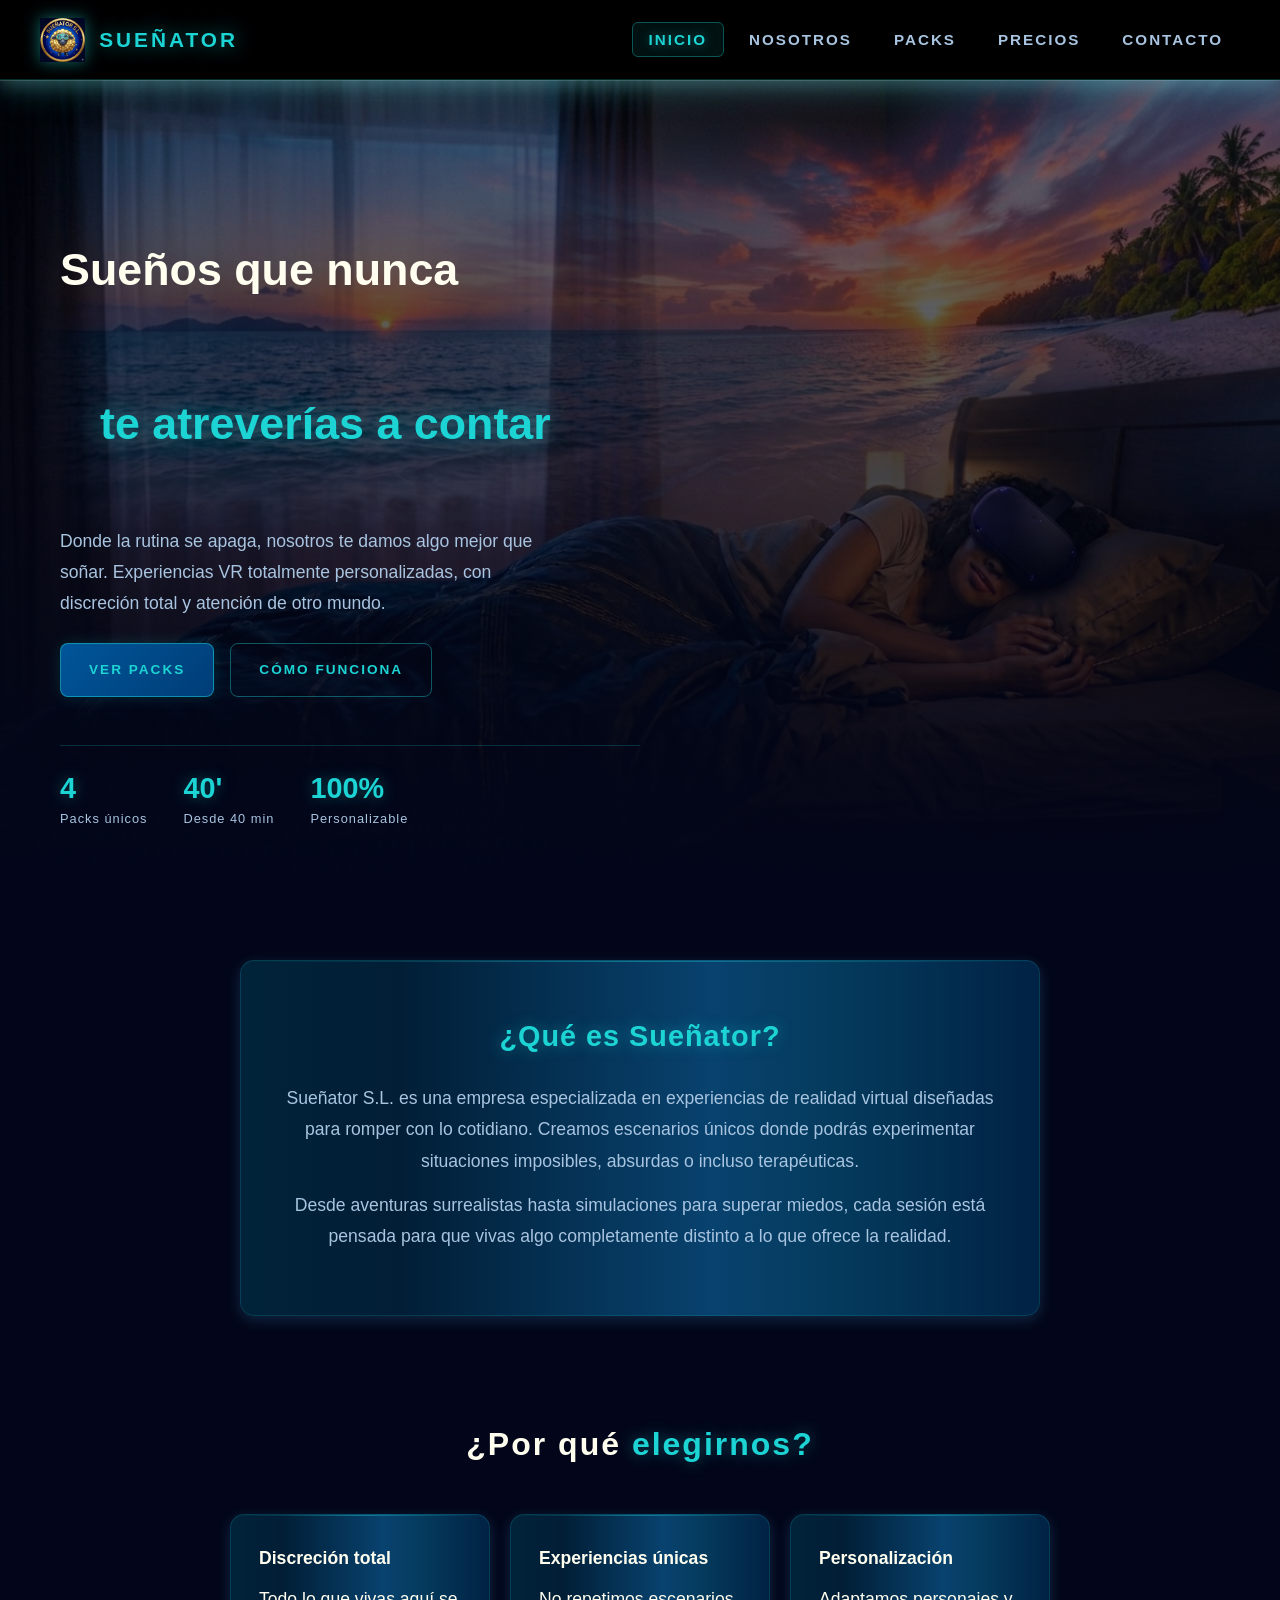
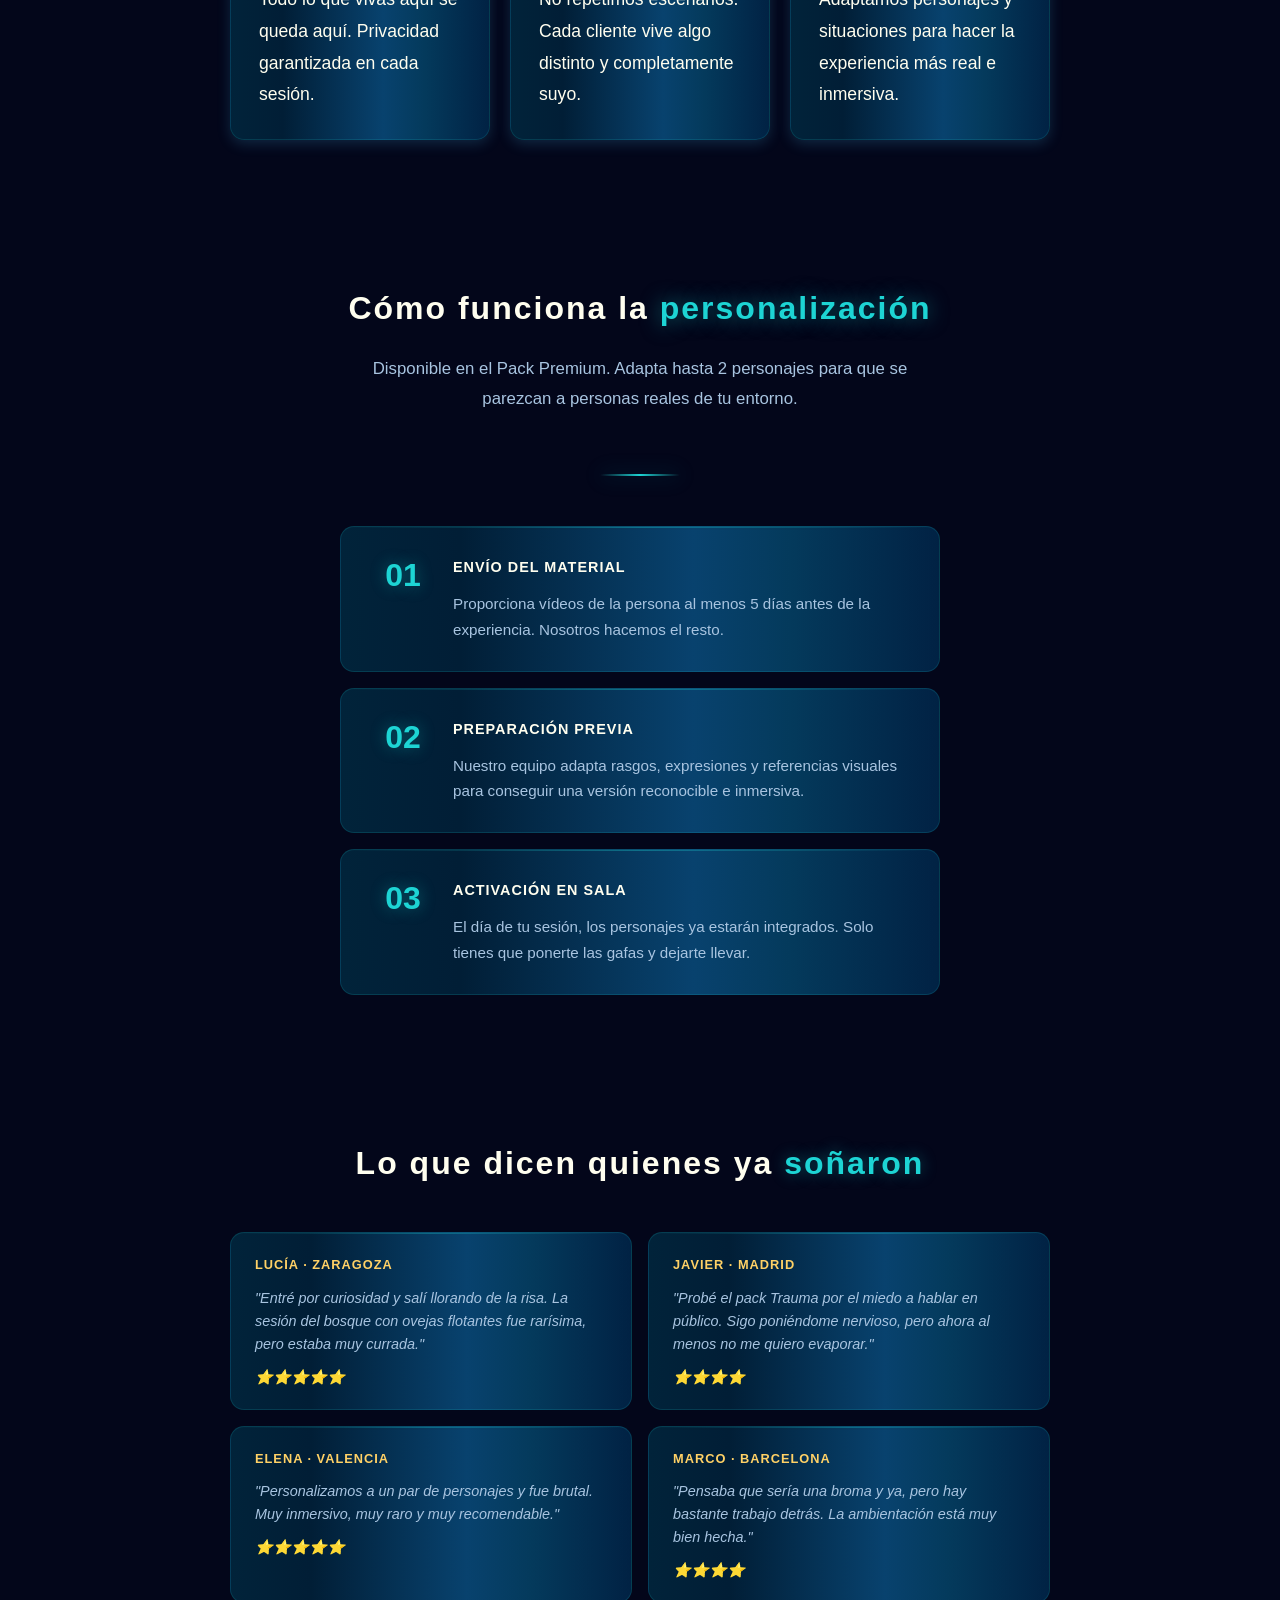
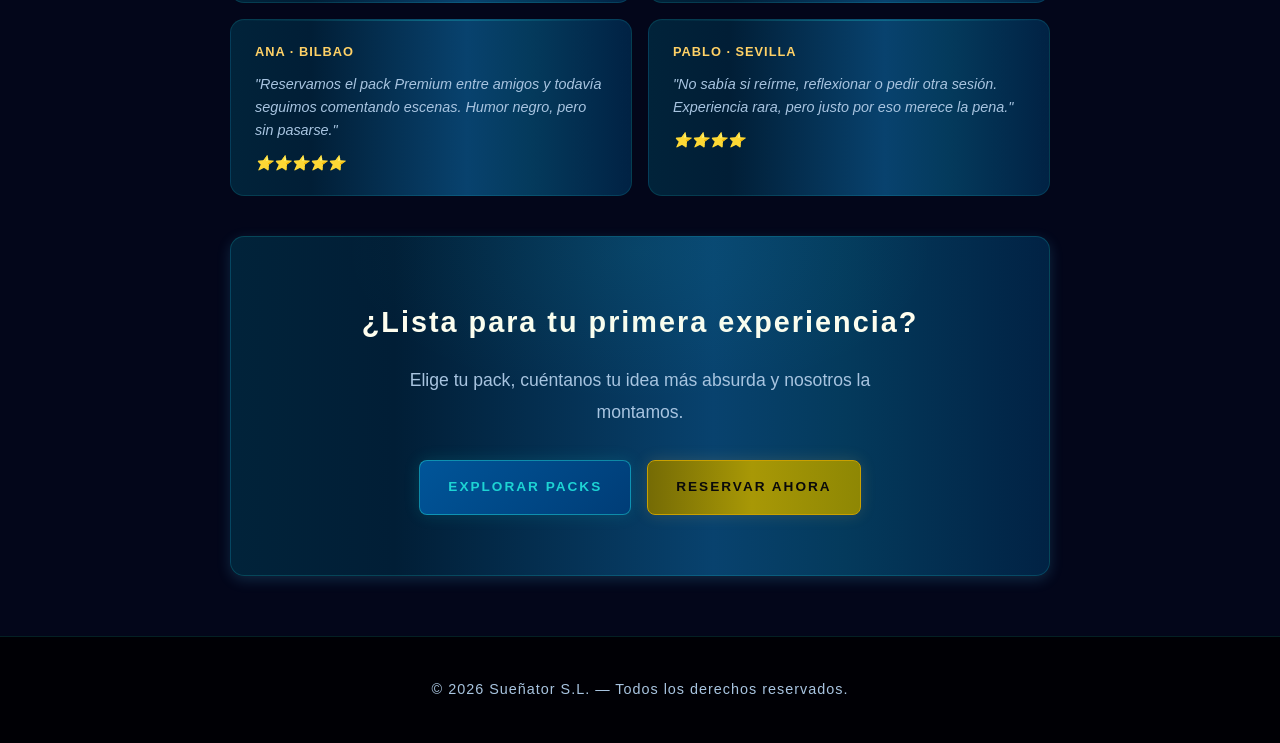
==== commit 97773675: "header shadow applied" ====
--- a/index.html
+++ b/index.html
@@ -226,7 +226,7 @@
     </main>
 
     <footer>
-      <p>&copy; 2026 Sueñator S.L. — Todos los derechos reservados.</p>
+      <p>&copy 2026 Sueñator S.L. — Todos los derechos reservados.</p>
     </footer>
   </body>
 </html>
--- a/suenhator.css
+++ b/suenhator.css
@@ -30,14 +30,7 @@
     rgb(168, 152, 6) 49%,
     rgb(142, 135, 4) 100%
   );
-  --gradiente-hero: linear-gradient(
-    135deg,
-    rgb(1, 35, 58) 0%,
-    rgb(8, 66, 110) 60%,
-    rgb(1, 34, 68) 100%
-  );
-
-  --sombra: 0 8px 22px rgba(246, 229, 239, 0.25);
+
   --sombra-base: 0 4px 14px rgba(79, 195, 247, 0.18);
   --brillo-cian:
     0 0 20px rgba(29, 212, 212, 0.35), 0 0 50px rgba(29, 212, 212, 0.1);
@@ -68,13 +61,16 @@
   height: var(--alto-cabecera);
   background: rgba(0, 0, 0, 0.96);
   border-bottom: 1px solid rgba(29, 212, 212, 0.2);
-  backdrop-filter: blur(12px); /*para dar un efecto tipo cristal o desenfoque*/
+  backdrop-filter: blur(12px);
   display: flex;
   align-items: center;
   justify-content: space-between;
   padding: 0 40px;
   z-index: 1000;
-  box-shadow: 0 0 30px rgba(29, 212, 212, 0.1);
+  box-shadow:
+    0 1px 0 rgba(210, 250, 255, 0.144),
+    0 6px 16px rgba(170, 244, 255, 0.22),
+    0 12px 32px rgba(29, 212, 212, 0.18);
 }
 
 .logo-cabecera {
@@ -227,7 +223,7 @@
   box-shadow: var(--brillo-cian);
 }
 
-/*Packs*/
+/* Tarjeta genérica */
 .tarjeta {
   background: var(--gradiente);
   border: 1px solid rgba(29, 212, 212, 0.15);
@@ -243,7 +239,7 @@
 }
 
 .tarjeta::before {
-  content: ""; /*Esto es para la linea de separaciÃ³n*/
+  content: "";
   position: absolute;
   top: 0;
   left: 0;
@@ -260,7 +256,7 @@
 .tarjeta:hover {
   transform: translateY(-4px);
   border-color: rgba(29, 212, 212, 0.4);
-  box-shadow: var(--sombra), var(--brillo-cian);
+  box-shadow: var(--brillo-cian);
 }
 
 .tarjeta h3 {
@@ -388,7 +384,7 @@
   background: rgba(179, 136, 255, 0.12);
   color: var(--morado);
   border: 1px solid rgba(179, 136, 255, 0.3);
-} /*Colores para las tarjetas*/
+}
 
 /* Efecto brillo animado */
 .brillo {
@@ -441,10 +437,6 @@
   margin-top: 10px;
 }
 
-.desbordamiento-horizontal {
-  overflow-x: auto;
-}
-
 /*Hero*/
 .hero {
   position: relative;
@@ -466,7 +458,7 @@
   height: 100%;
   object-fit: cover;
   display: block;
-  filter: brightness(0.55) saturate(1.2); /*reducir el brillo de la imagen del hero*/
+  filter: brightness(0.55) saturate(1.2);
 }
 
 .media-hero::after {
@@ -672,11 +664,13 @@
   text-transform: uppercase;
   margin-bottom: 8px;
 }
+
 .contenido-paso {
   display: flex;
   flex-direction: column;
   justify-content: flex-start;
 }
+
 .tarjeta-paso p {
   color: var(--texto-tenue);
   font-size: 0.95rem;
@@ -757,7 +751,7 @@
   font-style: italic;
 }
 
-/*Inicio*/
+/*Inicio CTA*/
 .banner-cta {
   background: var(--gradiente);
   border: 1px solid rgba(29, 212, 212, 0.2);
@@ -1161,7 +1155,7 @@
 }
 
 .lista-pack li::before {
-  content: "â–¹";
+  content: "►";
   color: var(--cian);
   font-size: 0.8rem;
   flex-shrink: 0;
@@ -1723,14 +1717,6 @@
     padding: 24px 20px;
   }
 
-  .tabla-comparativa {
-    font-size: 0.8rem;
-  }
-  .tabla-comparativa th,
-  .tabla-comparativa td {
-    padding: 10px 12px;
-  }
-
   .intro,
   .destacado,
   .opiniones {
